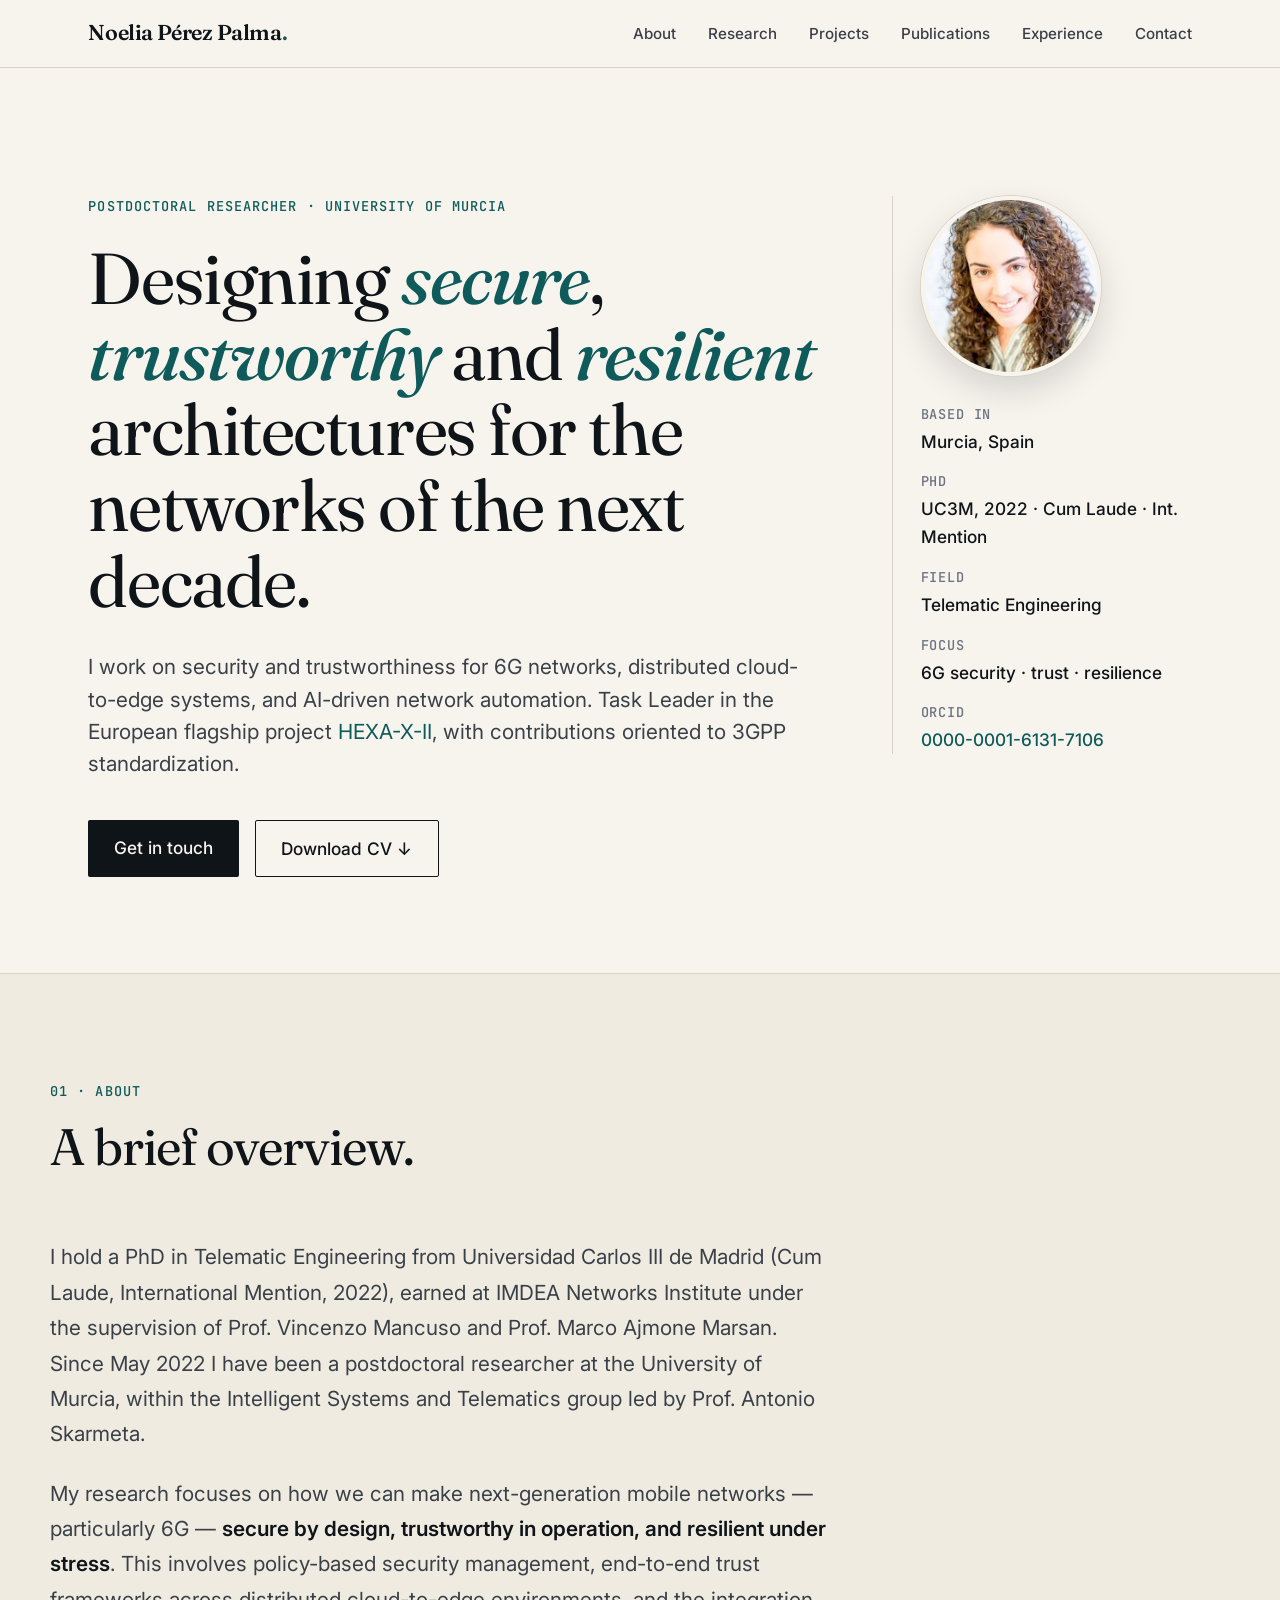
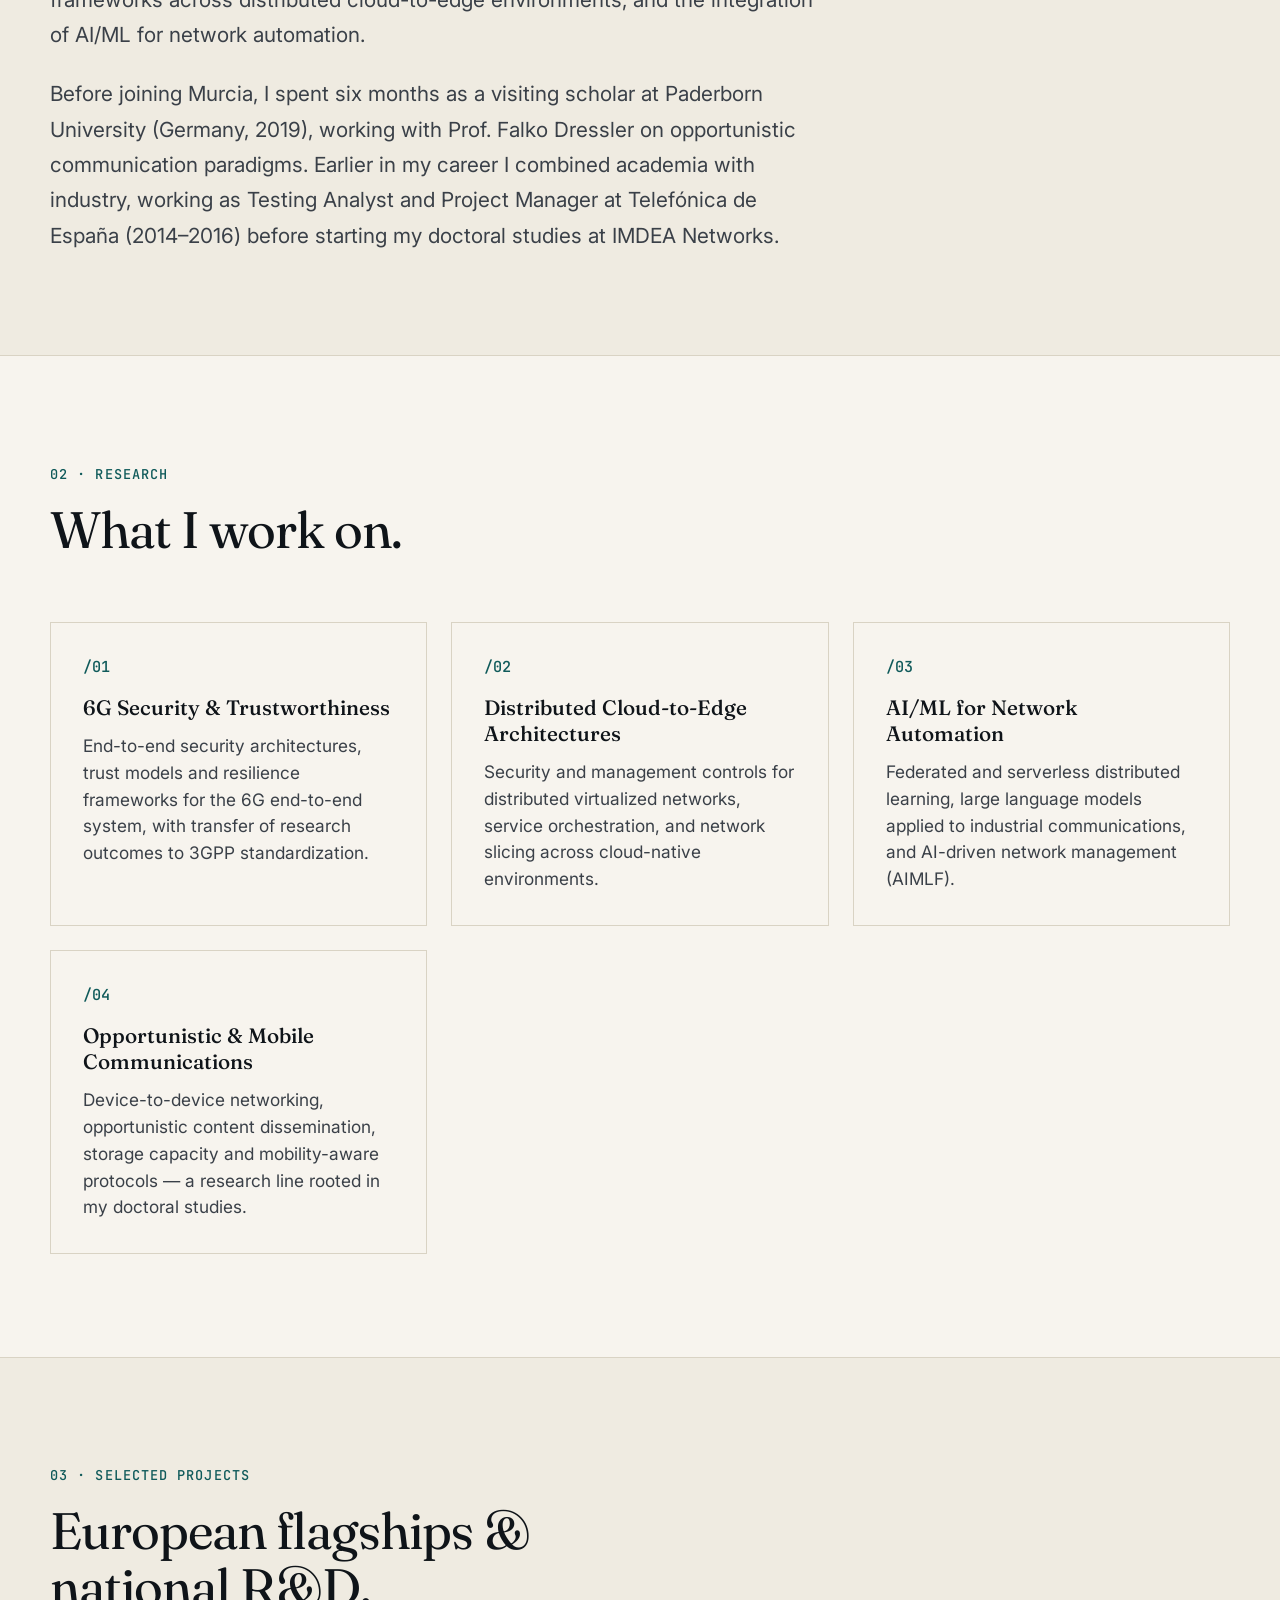
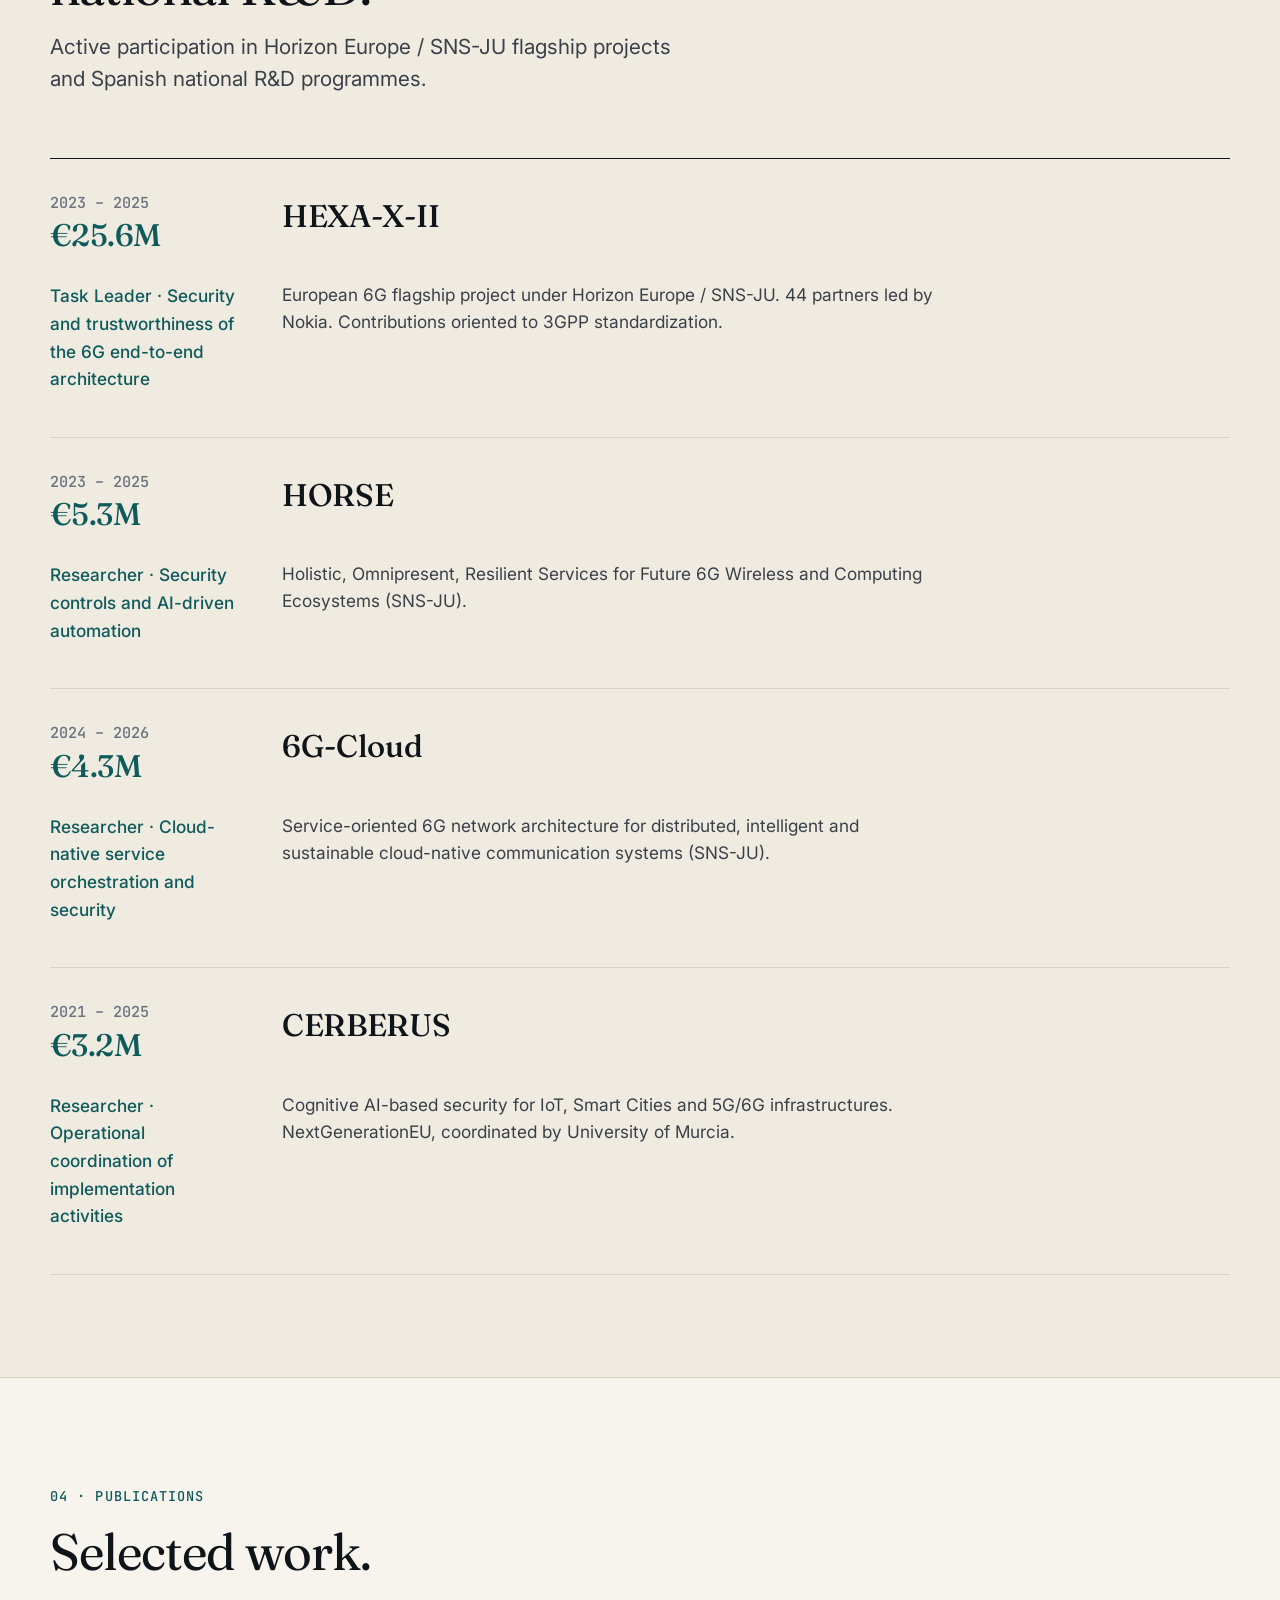
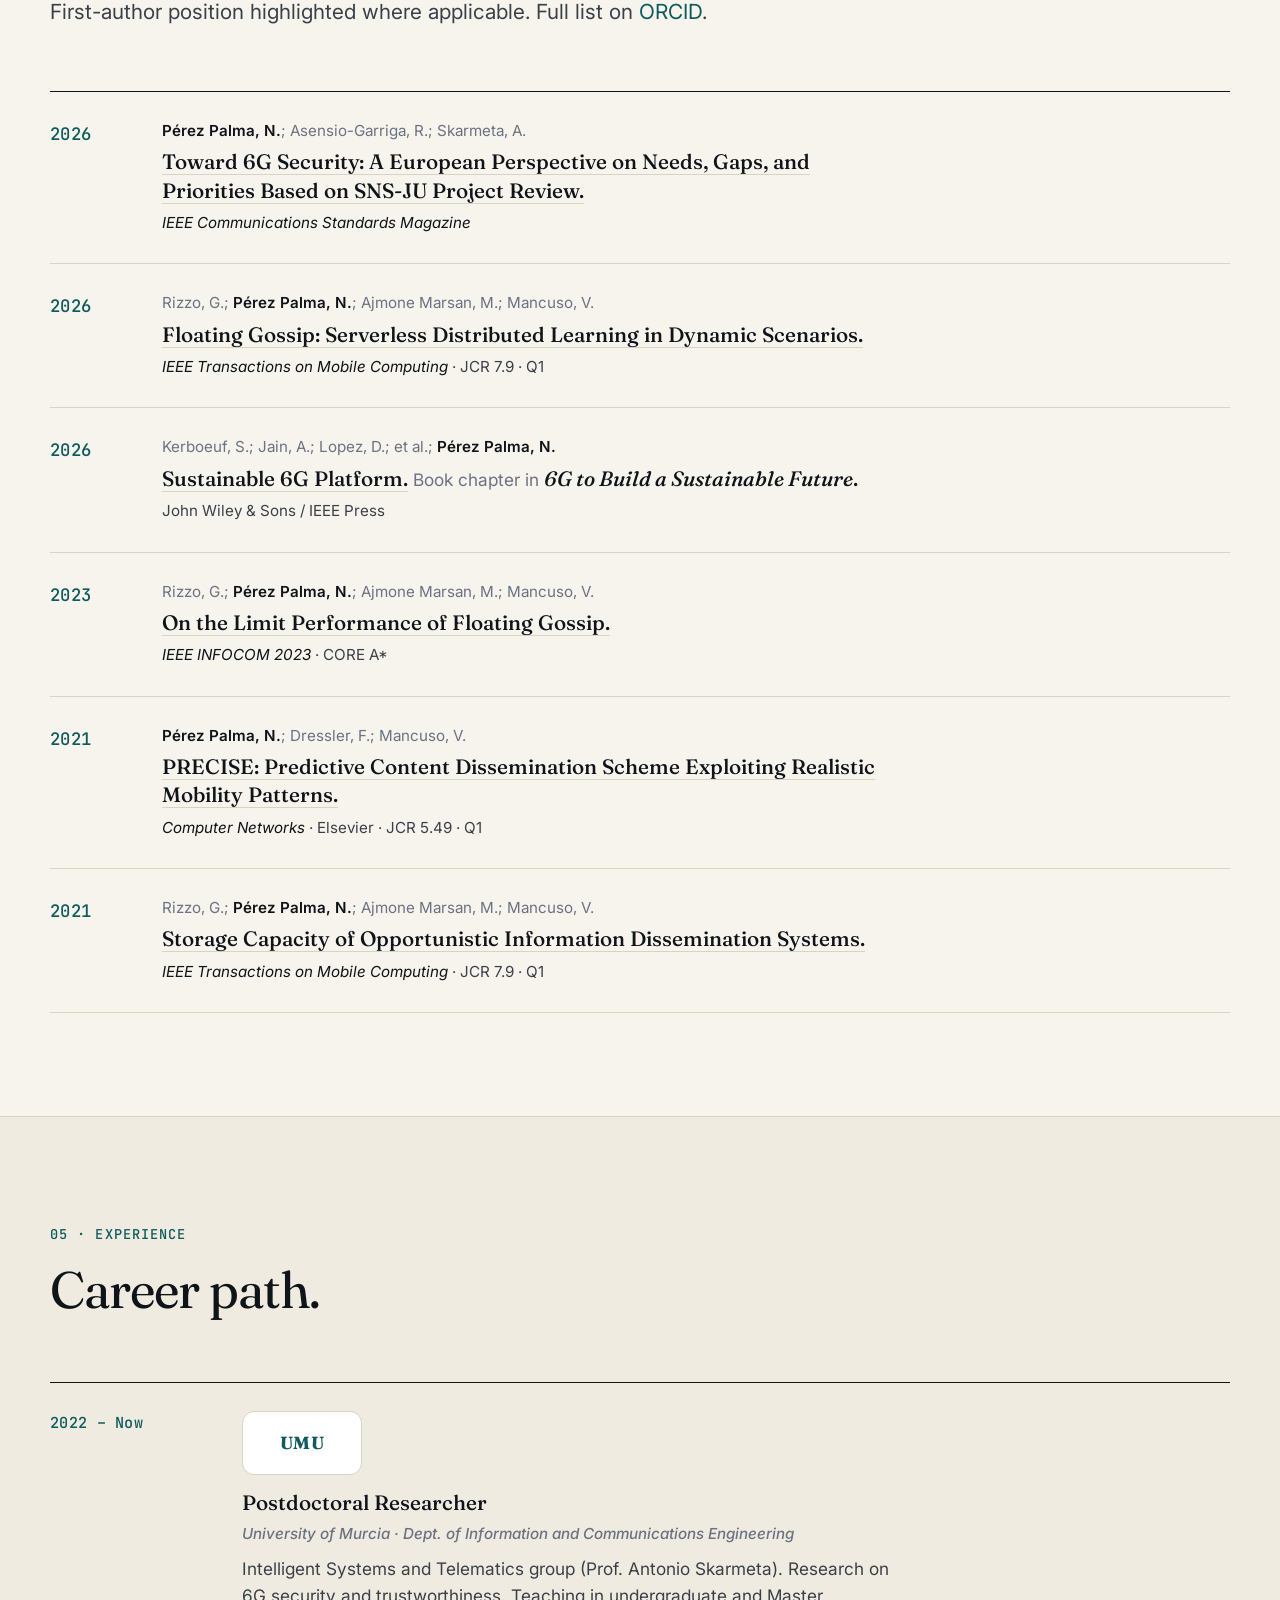
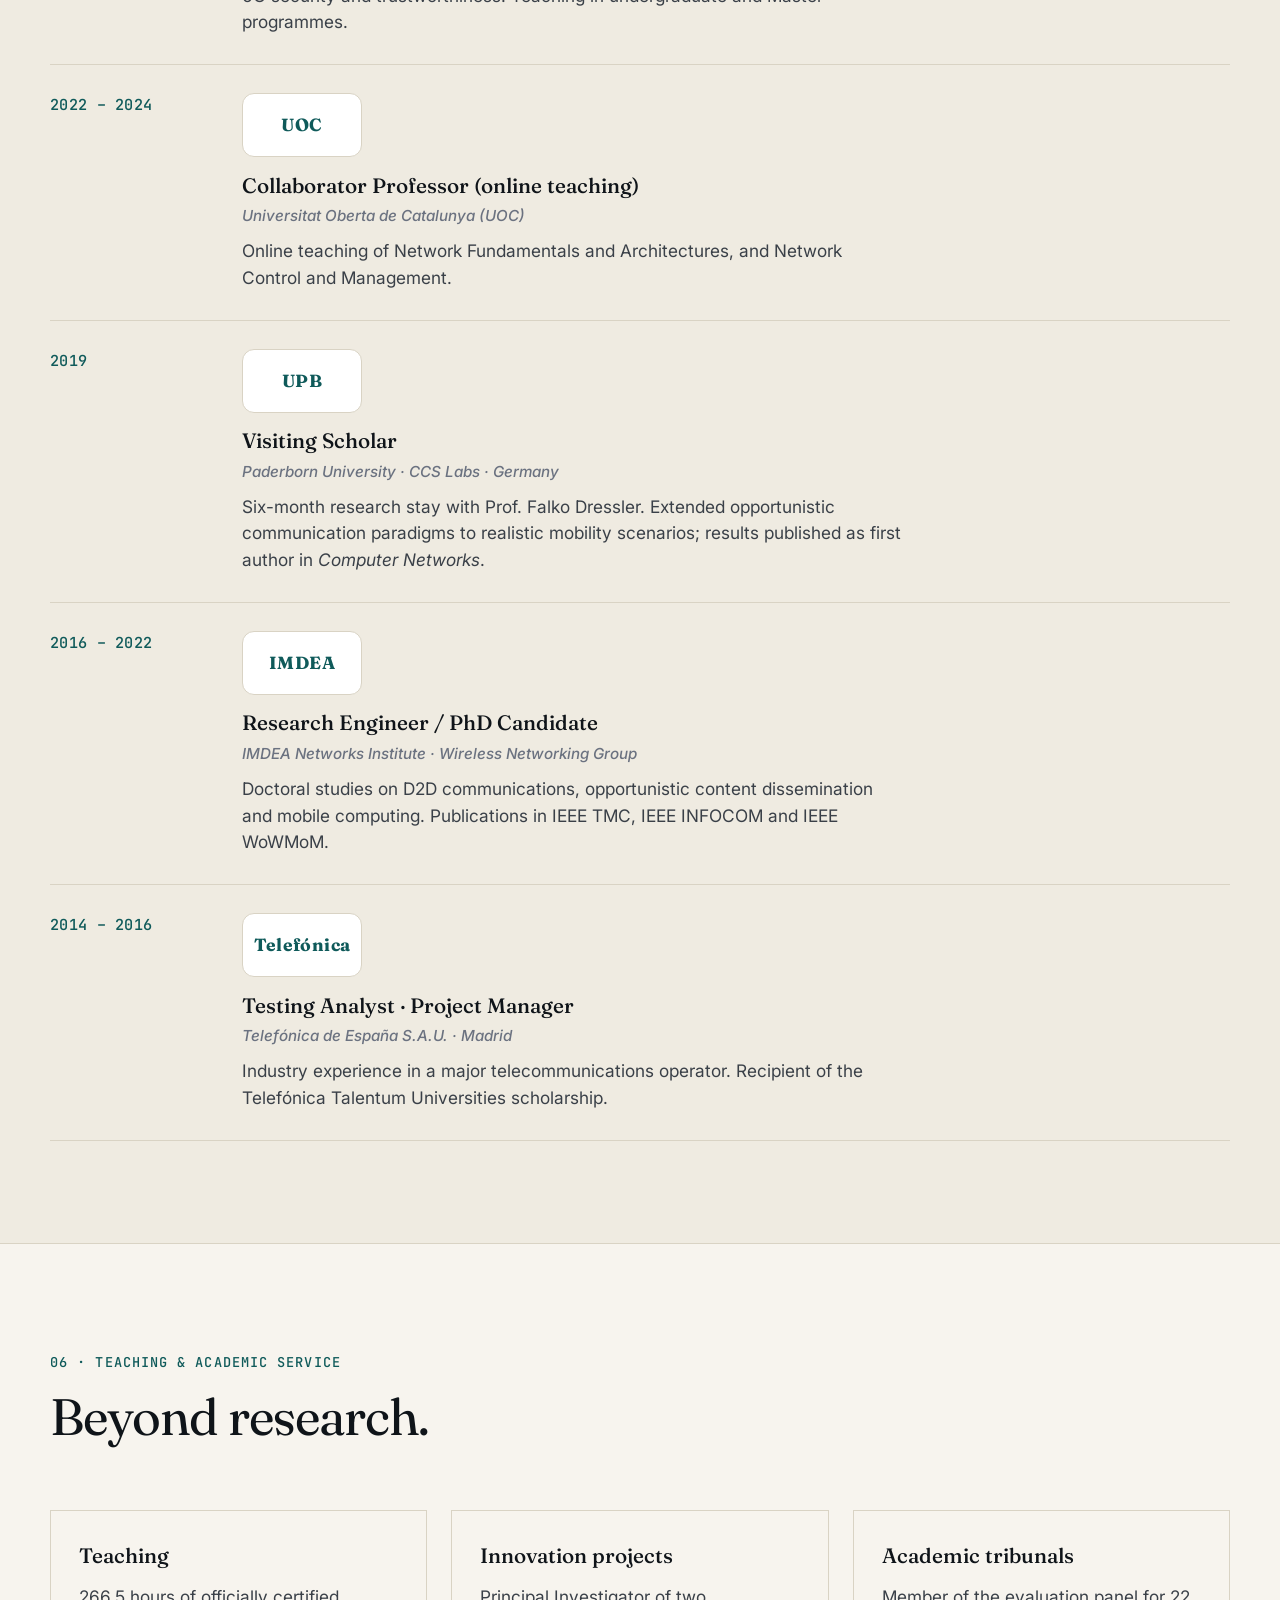
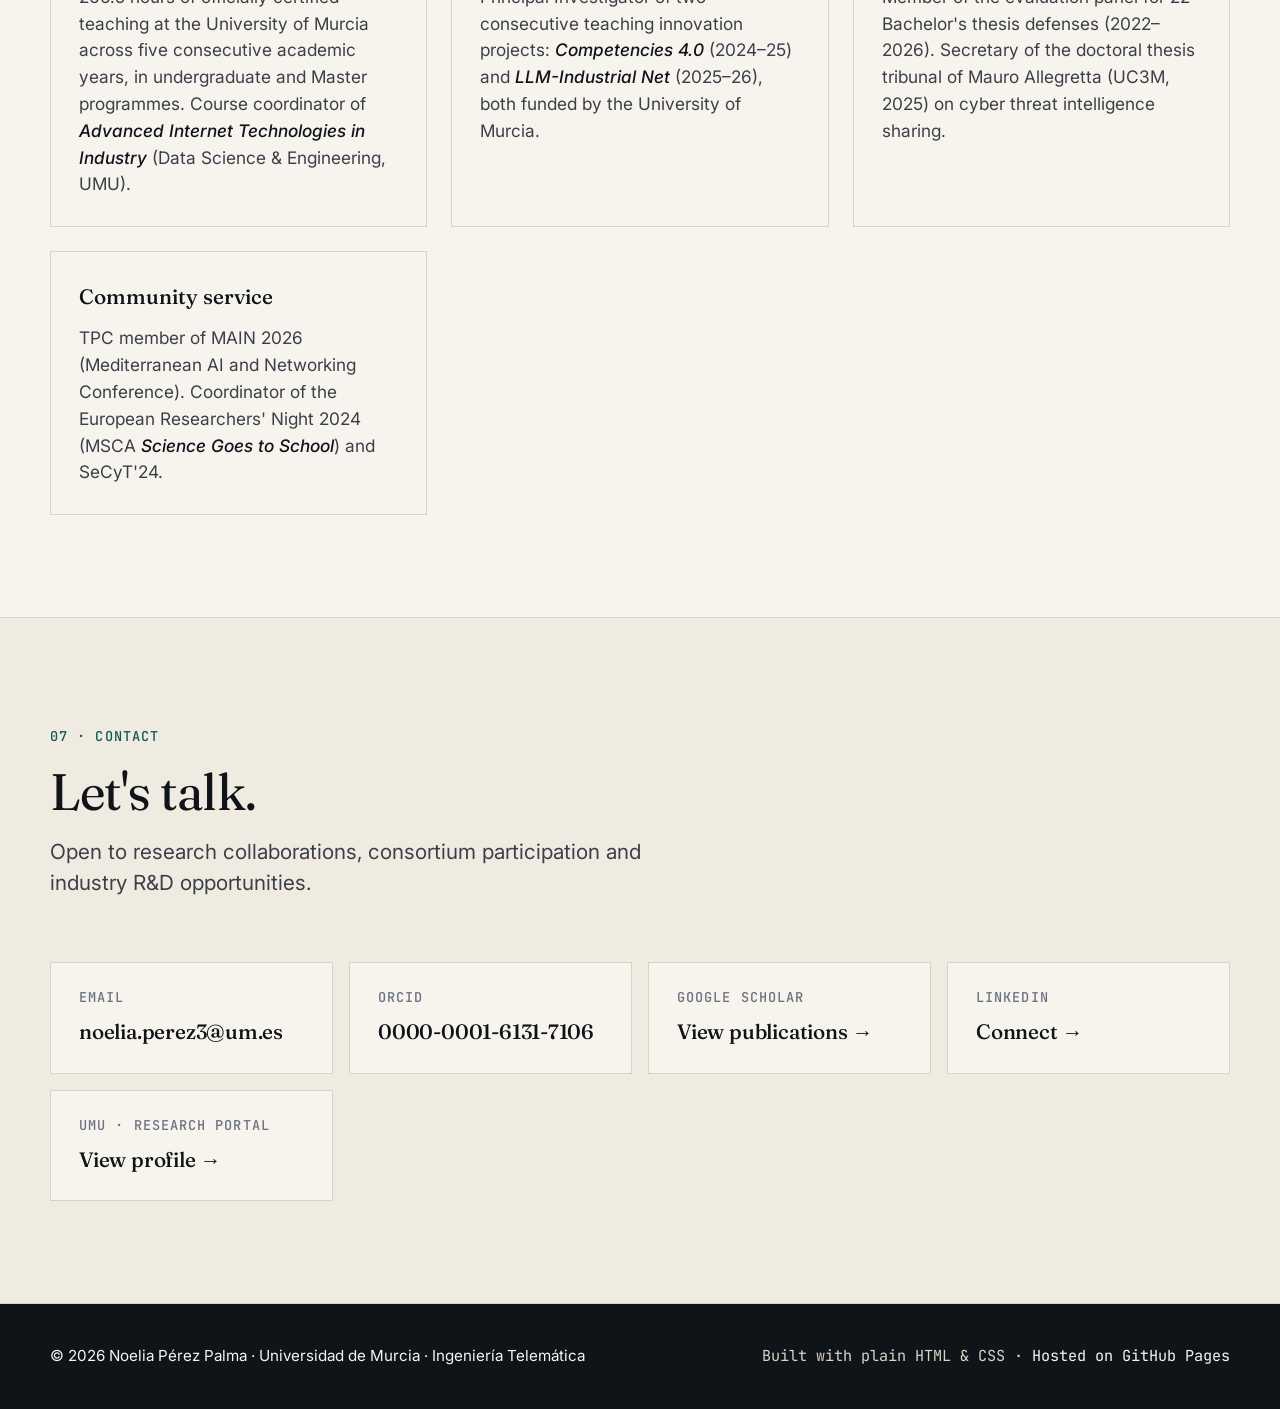
==== index.html @ eee04594 "Add files via upload" ====
<!DOCTYPE html>
<html lang="en">
<head>
<meta charset="UTF-8">
<meta name="viewport" content="width=device-width, initial-scale=1.0">
<title>Noelia Pérez Palma, PhD — 6G Security Researcher</title>
<meta name="description" content="Postdoctoral researcher in 6G security, trustworthiness and distributed architectures. Task Leader in HEXA-X-II. Publications in IEEE TMC, Computer Networks, IEEE Communications Standards Magazine.">
<meta name="author" content="Noelia Pérez Palma">
<link rel="preconnect" href="https://fonts.googleapis.com">
<link rel="preconnect" href="https://fonts.gstatic.com" crossorigin>
<link rel="stylesheet" href="https://fonts.googleapis.com/css2?family=Fraunces:opsz,wght@9..144,300;9..144,400;9..144,500;9..144,600;9..144,700&family=Inter:wght@300;400;500;600;700&family=JetBrains+Mono:wght@400;500&display=swap">
<link rel="stylesheet" href="styles.css">
<style>
  /* --- Foto de perfil en el hero --- */
  .hero-photo {
    width: 180px;
    height: 180px;
    border-radius: 50%;
    object-fit: cover;
    display: block;
    margin: 0 0 1.75rem;
    border: 4px solid var(--paper);
    box-shadow: 0 0 0 1px var(--line), 0 14px 34px rgba(0,0,0,0.14);
  }

  /* --- Logo de institución en la línea temporal (Career path) --- */
  .org-logo-wrap {
    display: flex;
    align-items: center;
    justify-content: center;
    width: 120px;
    height: 64px;
    padding: 8px 10px;
    border: 1px solid var(--line);
    border-radius: 12px;
    background: #fff;
    flex-shrink: 0;
    overflow: hidden;
  }
  .org-logo { max-width: 100%; max-height: 100%; object-fit: contain; display: block; }
  /* Distintivo con iniciales que se muestra si el logo no carga */
  .org-fallback {
    display: none;
    font-family: var(--font-display, inherit);
    font-weight: 700;
    font-size: 1.1rem;
    letter-spacing: 0.02em;
    color: var(--accent, #333);
    text-align: center;
    line-height: 1.05;
  }
  .org-logo-wrap { margin-bottom: 0.9rem; }

  /* --- Enlace en el título de cada publicación --- */
  .pub-title a {
    color: inherit;
    text-decoration: none;
    border-bottom: 1px solid var(--line);
    transition: color 0.2s ease, border-color 0.2s ease;
  }
  .pub-title a:hover {
    color: var(--accent);
    border-color: var(--accent);
  }
  .pub-link {
    display: inline-block;
    margin-top: 0.35rem;
    font-family: var(--font-mono);
    font-size: 0.72rem;
    letter-spacing: 0.06em;
    text-transform: uppercase;
    color: var(--ink-mute);
    text-decoration: none;
    border-bottom: 1px solid transparent;
  }
  .pub-link:hover { color: var(--accent); border-color: var(--accent); }

  @media (max-width: 640px) {
    .hero-photo { width: 140px; height: 140px; margin: 0 auto 1.5rem; }
    .org-logo-wrap { width: 104px; height: 56px; }
  }
</style>
</head>
<body>

<nav class="topnav">
  <div class="topnav-inner">
    <a href="#top" class="brand">Noelia Pérez Palma<span class="brand-dot">.</span></a>
    <ul class="topnav-links">
      <li><a href="#about">About</a></li>
      <li><a href="#research">Research</a></li>
      <li><a href="#projects">Projects</a></li>
      <li><a href="#publications">Publications</a></li>
      <li><a href="#experience">Experience</a></li>
      <li><a href="#contact">Contact</a></li>
    </ul>
  </div>
</nav>

<main>

<!-- ==================== HERO ==================== -->
<section class="hero" id="top">
  <div class="hero-grid">
    <div class="hero-content">
      <p class="eyebrow">Postdoctoral researcher · University of Murcia</p>
      <h1 class="hero-title">
        Designing <em>secure</em>, <em>trustworthy</em> and <em>resilient</em> architectures for the networks of the next decade.
      </h1>
      <p class="hero-sub">
        I work on security and trustworthiness for 6G networks, distributed cloud-to-edge systems, and AI-driven network automation. Task Leader in the European flagship project <a class="inline-link" href="https://hexa-x-ii.eu" target="_blank" rel="noopener">HEXA-X-II</a>, with contributions oriented to 3GPP standardization.
      </p>
      <div class="hero-cta">
        <a class="cta-primary" href="#contact">Get in touch</a>
        <a class="cta-secondary" href="cv.pdf" target="_blank" rel="noopener">Download CV ↓</a>
      </div>
    </div>

    <aside class="hero-meta">
      <img class="hero-photo" src="noelia.jpg" alt="Noelia Pérez Palma" width="180" height="180">
      <dl class="meta-list">
        <div><dt>Based in</dt><dd>Murcia, Spain</dd></div>
        <div><dt>PhD</dt><dd>UC3M, 2022 · Cum Laude · Int. Mention</dd></div>
        <div><dt>Field</dt><dd>Telematic Engineering</dd></div>
        <div><dt>Focus</dt><dd>6G security · trust · resilience</dd></div>
        <div><dt>ORCID</dt><dd><a class="inline-link" href="https://orcid.org/0000-0001-6131-7106" target="_blank" rel="noopener">0000-0001-6131-7106</a></dd></div>
      </dl>
    </aside>
  </div>
</section>

<!-- ==================== ABOUT ==================== -->
<section class="section about" id="about">
  <div class="section-inner">
    <div class="section-head">
      <span class="section-tag">01 · About</span>
      <h2 class="section-title">A brief overview.</h2>
    </div>

    <div class="about-body">
      <p>
        I hold a PhD in Telematic Engineering from Universidad Carlos III de Madrid (Cum Laude, International Mention, 2022), earned at IMDEA Networks Institute under the supervision of Prof. Vincenzo Mancuso and Prof. Marco Ajmone Marsan. Since May 2022 I have been a postdoctoral researcher at the University of Murcia, within the Intelligent Systems and Telematics group led by Prof. Antonio Skarmeta.
      </p>

      <p>
        My research focuses on how we can make next-generation mobile networks — particularly 6G — <strong>secure by design, trustworthy in operation, and resilient under stress</strong>. This involves policy-based security management, end-to-end trust frameworks across distributed cloud-to-edge environments, and the integration of AI/ML for network automation.
      </p>

      <p>
        Before joining Murcia, I spent six months as a visiting scholar at Paderborn University (Germany, 2019), working with Prof. Falko Dressler on opportunistic communication paradigms. Earlier in my career I combined academia with industry, working as Testing Analyst and Project Manager at Telefónica de España (2014–2016) before starting my doctoral studies at IMDEA Networks.
      </p>
    </div>
  </div>
</section>

<!-- ==================== RESEARCH ==================== -->
<section class="section research" id="research">
  <div class="section-inner">
    <div class="section-head">
      <span class="section-tag">02 · Research</span>
      <h2 class="section-title">What I work on.</h2>
    </div>

    <div class="research-grid">
      <article class="research-card">
        <div class="card-marker">/01</div>
        <h3>6G Security & Trustworthiness</h3>
        <p>End-to-end security architectures, trust models and resilience frameworks for the 6G end-to-end system, with transfer of research outcomes to 3GPP standardization.</p>
      </article>

      <article class="research-card">
        <div class="card-marker">/02</div>
        <h3>Distributed Cloud-to-Edge Architectures</h3>
        <p>Security and management controls for distributed virtualized networks, service orchestration, and network slicing across cloud-native environments.</p>
      </article>

      <article class="research-card">
        <div class="card-marker">/03</div>
        <h3>AI/ML for Network Automation</h3>
        <p>Federated and serverless distributed learning, large language models applied to industrial communications, and AI-driven network management (AIMLF).</p>
      </article>

      <article class="research-card">
        <div class="card-marker">/04</div>
        <h3>Opportunistic & Mobile Communications</h3>
        <p>Device-to-device networking, opportunistic content dissemination, storage capacity and mobility-aware protocols — a research line rooted in my doctoral studies.</p>
      </article>
    </div>
  </div>
</section>

<!-- ==================== PROJECTS ==================== -->
<section class="section projects" id="projects">
  <div class="section-inner">
    <div class="section-head">
      <span class="section-tag">03 · Selected projects</span>
      <h2 class="section-title">European flagships & national R&amp;D.</h2>
      <p class="section-lede">Active participation in Horizon Europe / SNS-JU flagship projects and Spanish national R&amp;D programmes.</p>
    </div>

    <ul class="projects-list">
      <li class="project-item">
        <div class="project-meta">
          <span class="project-years">2023 – 2025</span>
          <span class="project-budget">€25.6M</span>
        </div>
        <h3 class="project-title">HEXA-X-II</h3>
        <p class="project-role">Task Leader · Security and trustworthiness of the 6G end-to-end architecture</p>
        <p class="project-desc">European 6G flagship project under Horizon Europe / SNS-JU. 44 partners led by Nokia. Contributions oriented to 3GPP standardization.</p>
      </li>

      <li class="project-item">
        <div class="project-meta">
          <span class="project-years">2023 – 2025</span>
          <span class="project-budget">€5.3M</span>
        </div>
        <h3 class="project-title">HORSE</h3>
        <p class="project-role">Researcher · Security controls and AI-driven automation</p>
        <p class="project-desc">Holistic, Omnipresent, Resilient Services for Future 6G Wireless and Computing Ecosystems (SNS-JU).</p>
      </li>

      <li class="project-item">
        <div class="project-meta">
          <span class="project-years">2024 – 2026</span>
          <span class="project-budget">€4.3M</span>
        </div>
        <h3 class="project-title">6G-Cloud</h3>
        <p class="project-role">Researcher · Cloud-native service orchestration and security</p>
        <p class="project-desc">Service-oriented 6G network architecture for distributed, intelligent and sustainable cloud-native communication systems (SNS-JU).</p>
      </li>

      <li class="project-item">
        <div class="project-meta">
          <span class="project-years">2021 – 2025</span>
          <span class="project-budget">€3.2M</span>
        </div>
        <h3 class="project-title">CERBERUS</h3>
        <p class="project-role">Researcher · Operational coordination of implementation activities</p>
        <p class="project-desc">Cognitive AI-based security for IoT, Smart Cities and 5G/6G infrastructures. NextGenerationEU, coordinated by University of Murcia.</p>
      </li>
    </ul>
  </div>
</section>

<!-- ==================== PUBLICATIONS ==================== -->
<section class="section publications" id="publications">
  <div class="section-inner">
    <div class="section-head">
      <span class="section-tag">04 · Publications</span>
      <h2 class="section-title">Selected work.</h2>
      <p class="section-lede">First-author position highlighted where applicable. Full list on <a class="inline-link" href="https://orcid.org/0000-0001-6131-7106" target="_blank" rel="noopener">ORCID</a>.</p>
    </div>

    <ol class="pubs-list">
      <li class="pub-item">
        <div class="pub-year">2026</div>
        <div class="pub-body">
          <p class="pub-authors"><strong>Pérez Palma, N.</strong>; Asensio-Garriga, R.; Skarmeta, A.</p>
          <p class="pub-title"><a href="https://doi.org/10.1109/MCOMSTD.2026.3671362" target="_blank" rel="noopener">Toward 6G Security: A European Perspective on Needs, Gaps, and Priorities Based on SNS-JU Project Review.</a></p>
          <p class="pub-venue"><em>IEEE Communications Standards Magazine</em></p>
        </div>
      </li>

      <li class="pub-item">
        <div class="pub-year">2026</div>
        <div class="pub-body">
          <p class="pub-authors">Rizzo, G.; <strong>Pérez Palma, N.</strong>; Ajmone Marsan, M.; Mancuso, V.</p>
          <p class="pub-title"><a href="https://scholar.google.com/citations?user=sKx3AEAAAAAJ&amp;hl=es" target="_blank" rel="noopener">Floating Gossip: Serverless Distributed Learning in Dynamic Scenarios.</a></p>
          <p class="pub-venue"><em>IEEE Transactions on Mobile Computing</em> · JCR 7.9 · Q1</p>
        </div>
      </li>

      <li class="pub-item">
        <div class="pub-year">2026</div>
        <div class="pub-body">
          <p class="pub-authors">Kerboeuf, S.; Jain, A.; Lopez, D.; et al.; <strong>Pérez Palma, N.</strong></p>
          <p class="pub-title"><a href="https://doi.org/10.1002/9781394363605.ch3" target="_blank" rel="noopener">Sustainable 6G Platform.</a> <span class="pub-context">Book chapter in</span> <em>6G to Build a Sustainable Future</em>.</p>
          <p class="pub-venue">John Wiley &amp; Sons / IEEE Press</p>
        </div>
      </li>

      <li class="pub-item">
        <div class="pub-year">2023</div>
        <div class="pub-body">
          <p class="pub-authors">Rizzo, G.; <strong>Pérez Palma, N.</strong>; Ajmone Marsan, M.; Mancuso, V.</p>
          <p class="pub-title"><a href="https://arxiv.org/abs/2302.08413" target="_blank" rel="noopener">On the Limit Performance of Floating Gossip.</a></p>
          <p class="pub-venue"><em>IEEE INFOCOM 2023</em> · CORE A*</p>
        </div>
      </li>

      <li class="pub-item">
        <div class="pub-year">2021</div>
        <div class="pub-body">
          <p class="pub-authors"><strong>Pérez Palma, N.</strong>; Dressler, F.; Mancuso, V.</p>
          <p class="pub-title"><a href="https://dspace.networks.imdea.org/bitstream/handle/20.500.12761/1519/Predictive%20content%20dissemination%20scheme%20exploiting%20realistic%20mobility%20patterns.pdf?sequence=3" target="_blank" rel="noopener">PRECISE: Predictive Content Dissemination Scheme Exploiting Realistic Mobility Patterns.</a></p>
          <p class="pub-venue"><em>Computer Networks</em> · Elsevier · JCR 5.49 · Q1</p>
        </div>
      </li>

      <li class="pub-item">
        <div class="pub-year">2021</div>
        <div class="pub-body">
          <p class="pub-authors">Rizzo, G.; <strong>Pérez Palma, N.</strong>; Ajmone Marsan, M.; Mancuso, V.</p>
          <p class="pub-title"><a href="https://dspace.networks.imdea.org/bitstream/handle/20.500.12761/930/TMC_REVISION.pdf" target="_blank" rel="noopener">Storage Capacity of Opportunistic Information Dissemination Systems.</a></p>
          <p class="pub-venue"><em>IEEE Transactions on Mobile Computing</em> · JCR 7.9 · Q1</p>
        </div>
      </li>
    </ol>
  </div>
</section>

<!-- ==================== EXPERIENCE ==================== -->
<section class="section experience" id="experience">
  <div class="section-inner">
    <div class="section-head">
      <span class="section-tag">05 · Experience</span>
      <h2 class="section-title">Career path.</h2>
    </div>

    <ol class="timeline">
      <li class="timeline-item">
        <div class="timeline-dates">2022 – Now</div>
        <div class="timeline-content">
          <div class="org-logo-wrap">
            <img class="org-logo" src="https://commons.wikimedia.org/wiki/Special:FilePath/Logo_UMU.jpg?width=300" alt="University of Murcia logo" onerror="this.style.display='none';this.nextElementSibling.style.display='block'">
            <span class="org-fallback">UMU</span>
          </div>
          <h3>Postdoctoral Researcher</h3>
          <p class="timeline-org">University of Murcia · Dept. of Information and Communications Engineering</p>
          <p class="timeline-desc">Intelligent Systems and Telematics group (Prof. Antonio Skarmeta). Research on 6G security and trustworthiness. Teaching in undergraduate and Master programmes.</p>
        </div>
      </li>

      <li class="timeline-item">
        <div class="timeline-dates">2022 – 2024</div>
        <div class="timeline-content">
          <div class="org-logo-wrap">
            <img class="org-logo" src="https://commons.wikimedia.org/wiki/Special:FilePath/Logotipo_UOC.svg?width=300" alt="Universitat Oberta de Catalunya logo" onerror="this.style.display='none';this.nextElementSibling.style.display='block'">
            <span class="org-fallback">UOC</span>
          </div>
          <h3>Collaborator Professor (online teaching)</h3>
          <p class="timeline-org">Universitat Oberta de Catalunya (UOC)</p>
          <p class="timeline-desc">Online teaching of Network Fundamentals and Architectures, and Network Control and Management.</p>
        </div>
      </li>

      <li class="timeline-item">
        <div class="timeline-dates">2019</div>
        <div class="timeline-content">
          <div class="org-logo-wrap">
            <img class="org-logo" src="https://commons.wikimedia.org/wiki/Special:FilePath/University_of_Paderborn_Logo.jpg?width=300" alt="Paderborn University logo" onerror="this.style.display='none';this.nextElementSibling.style.display='block'">
            <span class="org-fallback">UPB</span>
          </div>
          <h3>Visiting Scholar</h3>
          <p class="timeline-org">Paderborn University · CCS Labs · Germany</p>
          <p class="timeline-desc">Six-month research stay with Prof. Falko Dressler. Extended opportunistic communication paradigms to realistic mobility scenarios; results published as first author in <em>Computer Networks</em>.</p>
        </div>
      </li>

      <li class="timeline-item">
        <div class="timeline-dates">2016 – 2022</div>
        <div class="timeline-content">
          <div class="org-logo-wrap">
            <span class="org-fallback" style="display:block">IMDEA</span>
          </div>
          <h3>Research Engineer / PhD Candidate</h3>
          <p class="timeline-org">IMDEA Networks Institute · Wireless Networking Group</p>
          <p class="timeline-desc">Doctoral studies on D2D communications, opportunistic content dissemination and mobile computing. Publications in IEEE TMC, IEEE INFOCOM and IEEE WoWMoM.</p>
        </div>
      </li>

      <li class="timeline-item">
        <div class="timeline-dates">2014 – 2016</div>
        <div class="timeline-content">
          <div class="org-logo-wrap">
            <img class="org-logo" src="https://commons.wikimedia.org/wiki/Special:FilePath/Telef%C3%B3nica_2021_logo.svg?width=300" alt="Telefónica logo" onerror="this.style.display='none';this.nextElementSibling.style.display='block'">
            <span class="org-fallback">Telefónica</span>
          </div>
          <h3>Testing Analyst · Project Manager</h3>
          <p class="timeline-org">Telefónica de España S.A.U. · Madrid</p>
          <p class="timeline-desc">Industry experience in a major telecommunications operator. Recipient of the Telefónica Talentum Universities scholarship.</p>
        </div>
      </li>
    </ol>
  </div>
</section>

<!-- ==================== TEACHING & SERVICE ==================== -->
<section class="section service" id="service">
  <div class="section-inner">
    <div class="section-head">
      <span class="section-tag">06 · Teaching &amp; academic service</span>
      <h2 class="section-title">Beyond research.</h2>
    </div>

    <div class="service-grid">
      <div class="service-card">
        <h3>Teaching</h3>
        <p>266.5 hours of officially certified teaching at the University of Murcia across five consecutive academic years, in undergraduate and Master programmes. Course coordinator of <em>Advanced Internet Technologies in Industry</em> (Data Science &amp; Engineering, UMU).</p>
      </div>

      <div class="service-card">
        <h3>Innovation projects</h3>
        <p>Principal Investigator of two consecutive teaching innovation projects: <em>Competencies 4.0</em> (2024–25) and <em>LLM-Industrial Net</em> (2025–26), both funded by the University of Murcia.</p>
      </div>

      <div class="service-card">
        <h3>Academic tribunals</h3>
        <p>Member of the evaluation panel for 22 Bachelor's thesis defenses (2022–2026). Secretary of the doctoral thesis tribunal of Mauro Allegretta (UC3M, 2025) on cyber threat intelligence sharing.</p>
      </div>

      <div class="service-card">
        <h3>Community service</h3>
        <p>TPC member of MAIN 2026 (Mediterranean AI and Networking Conference). Coordinator of the European Researchers' Night 2024 (MSCA <em>Science Goes to School</em>) and SeCyT'24.</p>
      </div>
    </div>
  </div>
</section>

<!-- ==================== CONTACT ==================== -->
<section class="section contact" id="contact">
  <div class="section-inner">
    <div class="section-head">
      <span class="section-tag">07 · Contact</span>
      <h2 class="section-title">Let's talk.</h2>
      <p class="section-lede">Open to research collaborations, consortium participation and industry R&amp;D opportunities.</p>
    </div>

    <div class="contact-grid">
      <a class="contact-card" href="mailto:noelia.perez3@um.es">
        <span class="contact-label">Email</span>
        <span class="contact-value">noelia.perez3@um.es</span>
      </a>

      <a class="contact-card" href="https://orcid.org/0000-0001-6131-7106" target="_blank" rel="noopener">
        <span class="contact-label">ORCID</span>
        <span class="contact-value">0000-0001-6131-7106</span>
      </a>

      <a class="contact-card" href="https://scholar.google.com/citations?user=sKx3AEAAAAAJ&amp;hl=es" target="_blank" rel="noopener">
        <span class="contact-label">Google Scholar</span>
        <span class="contact-value">View publications →</span>
      </a>

      <a class="contact-card" href="https://www.linkedin.com/in/noelia-perez-palma/" target="_blank" rel="noopener">
        <span class="contact-label">LinkedIn</span>
        <span class="contact-value">Connect →</span>
      </a>

      <a class="contact-card" href="https://portalinvestigacion.um.es/investigadores/378258/detalle" target="_blank" rel="noopener">
        <span class="contact-label">UMU · Research Portal</span>
        <span class="contact-value">View profile →</span>
      </a>
    </div>
  </div>
</section>

</main>

<footer class="footer">
  <div class="footer-inner">
    <p>© 2026 Noelia Pérez Palma · Universidad de Murcia · Ingeniería Telemática</p>
    <p class="footer-tech">Built with plain HTML &amp; CSS · <a class="inline-link" href="https://pages.github.com" target="_blank" rel="noopener">Hosted on GitHub Pages</a></p>
  </div>
</footer>

</body>
</html>
---- styles.css ----
/* ============================================
   NOELIA MARÍA PÉREZ PALMA — PERSONAL WEBSITE
   Design tokens & reset
   ============================================ */

:root {
  /* Palette — inspired by fiber-optic wavelengths & academic paper */
  --ink: #0f1419;              /* near-black for text */
  --ink-soft: #3a4048;         /* softer body text */
  --ink-mute: #6b7280;         /* captions, meta */
  --paper: #f7f4ee;            /* warm paper background */
  --paper-alt: #efebe1;        /* alt section background */
  --line: #d9d3c4;             /* dividers */
  --accent: #0f5a5a;           /* deep teal — signal fiber accent */
  --accent-soft: #2a8a80;      /* hover state */
  --highlight: #f4e4bc;        /* subtle highlight (used sparingly) */

  /* Typography */
  --font-display: 'Fraunces', 'Times New Roman', serif;
  --font-body: 'Inter', system-ui, -apple-system, sans-serif;
  --font-mono: 'JetBrains Mono', 'Menlo', monospace;

  /* Scale */
  --step--2: clamp(0.78rem, 0.75rem + 0.15vw, 0.85rem);
  --step--1: clamp(0.88rem, 0.85rem + 0.2vw, 0.95rem);
  --step-0: clamp(1rem, 0.95rem + 0.25vw, 1.08rem);
  --step-1: clamp(1.15rem, 1.08rem + 0.35vw, 1.3rem);
  --step-2: clamp(1.5rem, 1.35rem + 0.75vw, 2rem);
  --step-3: clamp(2rem, 1.6rem + 2vw, 3.25rem);
  --step-4: clamp(2.5rem, 1.8rem + 3.5vw, 4.5rem);
  --step-5: clamp(3rem, 2rem + 5vw, 6rem);

  /* Layout */
  --max-w: 1180px;
  --content-w: 780px;
  --gutter: clamp(1.25rem, 3vw, 2.5rem);
}

* { box-sizing: border-box; margin: 0; padding: 0; }

html { scroll-behavior: smooth; }

body {
  background: var(--paper);
  color: var(--ink);
  font-family: var(--font-body);
  font-size: var(--step-0);
  line-height: 1.6;
  font-weight: 400;
  -webkit-font-smoothing: antialiased;
  -moz-osx-font-smoothing: grayscale;
}

@media (prefers-reduced-motion: reduce) {
  html { scroll-behavior: auto; }
  *, *::before, *::after {
    animation-duration: 0.01ms !important;
    transition-duration: 0.01ms !important;
  }
}

a { color: inherit; text-decoration: none; }

.inline-link {
  color: var(--accent);
  border-bottom: 1px solid transparent;
  transition: border-color 0.2s ease, color 0.2s ease;
}
.inline-link:hover {
  color: var(--accent-soft);
  border-bottom-color: currentColor;
}

/* ============================================
   NAVIGATION
   ============================================ */

.topnav {
  position: sticky;
  top: 0;
  z-index: 100;
  background: rgba(247, 244, 238, 0.85);
  backdrop-filter: blur(10px);
  -webkit-backdrop-filter: blur(10px);
  border-bottom: 1px solid var(--line);
}

.topnav-inner {
  max-width: var(--max-w);
  margin: 0 auto;
  padding: 1rem var(--gutter);
  display: flex;
  justify-content: space-between;
  align-items: center;
}

.brand {
  font-family: var(--font-display);
  font-size: 1.35rem;
  font-weight: 600;
  letter-spacing: -0.02em;
  color: var(--ink);
}
.brand-dot { color: var(--accent); }

.topnav-links {
  list-style: none;
  display: flex;
  gap: clamp(1rem, 2.5vw, 2rem);
}
.topnav-links a {
  font-size: var(--step--1);
  font-weight: 500;
  color: var(--ink-soft);
  transition: color 0.2s ease;
}
.topnav-links a:hover { color: var(--accent); }

@media (max-width: 640px) {
  .topnav-links { display: none; }
}

/* ============================================
   HERO
   ============================================ */

.hero {
  padding: clamp(4rem, 10vw, 8rem) var(--gutter) clamp(3rem, 8vw, 6rem);
  max-width: var(--max-w);
  margin: 0 auto;
}

.hero-grid {
  display: grid;
  grid-template-columns: 1fr 300px;
  gap: clamp(2rem, 5vw, 5rem);
  align-items: start;
}

@media (max-width: 900px) {
  .hero-grid {
    grid-template-columns: 1fr;
    gap: 3rem;
  }
}

.eyebrow {
  font-family: var(--font-mono);
  font-size: var(--step--2);
  font-weight: 500;
  letter-spacing: 0.08em;
  text-transform: uppercase;
  color: var(--accent);
  margin-bottom: 1.5rem;
}

.hero-title {
  font-family: var(--font-display);
  font-size: var(--step-4);
  font-weight: 400;
  line-height: 1.05;
  letter-spacing: -0.02em;
  color: var(--ink);
  margin-bottom: 2rem;
  max-width: 22ch;
}
.hero-title em {
  font-style: italic;
  color: var(--accent);
  font-weight: 500;
}

.hero-sub {
  font-size: var(--step-1);
  line-height: 1.55;
  color: var(--ink-soft);
  max-width: 55ch;
  margin-bottom: 2.5rem;
}

.hero-cta {
  display: flex;
  gap: 1rem;
  flex-wrap: wrap;
}

.cta-primary, .cta-secondary {
  display: inline-block;
  padding: 0.85rem 1.6rem;
  font-size: var(--step-0);
  font-weight: 500;
  border-radius: 2px;
  transition: transform 0.2s ease, background 0.2s ease, color 0.2s ease;
}
.cta-primary {
  background: var(--ink);
  color: var(--paper);
}
.cta-primary:hover {
  background: var(--accent);
  transform: translateY(-1px);
}
.cta-secondary {
  border: 1px solid var(--ink);
  color: var(--ink);
}
.cta-secondary:hover {
  background: var(--ink);
  color: var(--paper);
  transform: translateY(-1px);
}

.hero-meta {
  border-left: 1px solid var(--line);
  padding-left: 1.75rem;
}

@media (max-width: 900px) {
  .hero-meta {
    border-left: none;
    border-top: 1px solid var(--line);
    padding-left: 0;
    padding-top: 2rem;
  }
}

.meta-list {
  display: flex;
  flex-direction: column;
  gap: 1rem;
}
.meta-list div {
  display: flex;
  flex-direction: column;
  gap: 0.15rem;
}
.meta-list dt {
  font-family: var(--font-mono);
  font-size: var(--step--2);
  font-weight: 500;
  text-transform: uppercase;
  letter-spacing: 0.06em;
  color: var(--ink-mute);
}
.meta-list dd {
  font-size: var(--step-0);
  color: var(--ink);
  font-weight: 500;
}

/* ============================================
   SECTION BASE
   ============================================ */

.section {
  padding: clamp(4rem, 8vw, 7rem) var(--gutter);
  border-top: 1px solid var(--line);
}
.section:nth-child(even) {
  background: var(--paper-alt);
}

.section-inner {
  max-width: var(--max-w);
  margin: 0 auto;
}

.section-head {
  margin-bottom: clamp(2.5rem, 5vw, 4rem);
  max-width: 60ch;
}

.section-tag {
  display: inline-block;
  font-family: var(--font-mono);
  font-size: var(--step--2);
  font-weight: 500;
  letter-spacing: 0.08em;
  text-transform: uppercase;
  color: var(--accent);
  margin-bottom: 1rem;
}

.section-title {
  font-family: var(--font-display);
  font-size: var(--step-3);
  font-weight: 400;
  line-height: 1.1;
  letter-spacing: -0.02em;
  color: var(--ink);
}

.section-lede {
  margin-top: 1rem;
  font-size: var(--step-1);
  color: var(--ink-soft);
  line-height: 1.5;
}

/* ============================================
   ABOUT
   ============================================ */

.about-body {
  max-width: var(--content-w);
  font-size: var(--step-1);
  line-height: 1.7;
  color: var(--ink-soft);
}
.about-body p + p { margin-top: 1.5rem; }
.about-body strong { color: var(--ink); font-weight: 600; }

/* ============================================
   RESEARCH
   ============================================ */

.research-grid {
  display: grid;
  grid-template-columns: repeat(auto-fit, minmax(280px, 1fr));
  gap: 1.5rem;
}

.research-card {
  background: var(--paper);
  border: 1px solid var(--line);
  padding: 2rem;
  transition: transform 0.3s ease, border-color 0.3s ease;
  position: relative;
}
.research-card:hover {
  transform: translateY(-3px);
  border-color: var(--accent);
}

.card-marker {
  font-family: var(--font-mono);
  font-size: var(--step--1);
  color: var(--accent);
  margin-bottom: 1rem;
  font-weight: 500;
}

.research-card h3 {
  font-family: var(--font-display);
  font-size: var(--step-1);
  font-weight: 500;
  line-height: 1.25;
  color: var(--ink);
  margin-bottom: 0.75rem;
}
.research-card p {
  font-size: var(--step-0);
  color: var(--ink-soft);
  line-height: 1.55;
}

/* ============================================
   PROJECTS
   ============================================ */

.projects-list {
  list-style: none;
  display: flex;
  flex-direction: column;
}

.project-item {
  padding: 2rem 0;
  border-top: 1px solid var(--line);
  display: grid;
  grid-template-columns: 200px 1fr;
  gap: 2rem;
  align-items: start;
}
.project-item:first-child { border-top: 1px solid var(--ink); }
.project-item:last-child { border-bottom: 1px solid var(--line); }

@media (max-width: 700px) {
  .project-item {
    grid-template-columns: 1fr;
    gap: 0.75rem;
  }
}

.project-meta {
  display: flex;
  flex-direction: column;
  gap: 0.25rem;
}
.project-years {
  font-family: var(--font-mono);
  font-size: var(--step--1);
  color: var(--ink-mute);
  font-weight: 500;
}
.project-budget {
  font-family: var(--font-display);
  font-size: var(--step-2);
  font-weight: 500;
  color: var(--accent);
  letter-spacing: -0.02em;
  line-height: 1;
}

.project-title {
  font-family: var(--font-display);
  font-size: var(--step-2);
  font-weight: 500;
  color: var(--ink);
  letter-spacing: -0.01em;
  margin-bottom: 0.5rem;
}
.project-role {
  font-size: var(--step-0);
  color: var(--accent);
  font-weight: 500;
  margin-bottom: 0.75rem;
}
.project-desc {
  font-size: var(--step-0);
  color: var(--ink-soft);
  line-height: 1.55;
  max-width: 60ch;
}

/* ============================================
   PUBLICATIONS
   ============================================ */

.pubs-list {
  list-style: none;
  counter-reset: pub;
}

.pub-item {
  padding: 1.75rem 0;
  border-top: 1px solid var(--line);
  display: grid;
  grid-template-columns: 80px 1fr;
  gap: 2rem;
}
.pub-item:first-child { border-top: 1px solid var(--ink); }
.pub-item:last-child { border-bottom: 1px solid var(--line); }

@media (max-width: 700px) {
  .pub-item {
    grid-template-columns: 1fr;
    gap: 0.5rem;
  }
}

.pub-year {
  font-family: var(--font-mono);
  font-size: var(--step-0);
  color: var(--accent);
  font-weight: 500;
  letter-spacing: 0.02em;
}

.pub-body {
  max-width: 65ch;
}
.pub-authors {
  font-size: var(--step--1);
  color: var(--ink-mute);
  margin-bottom: 0.35rem;
  line-height: 1.5;
}
.pub-authors strong { color: var(--ink); font-weight: 600; }

.pub-title {
  font-family: var(--font-display);
  font-size: var(--step-1);
  font-weight: 500;
  color: var(--ink);
  line-height: 1.35;
  margin-bottom: 0.4rem;
}
.pub-context {
  font-family: var(--font-body);
  font-weight: 400;
  color: var(--ink-mute);
  font-size: var(--step-0);
}

.pub-venue {
  font-size: var(--step--1);
  color: var(--ink-soft);
  font-style: normal;
}
.pub-venue em { color: var(--ink); }

/* ============================================
   EXPERIENCE / TIMELINE
   ============================================ */

.timeline {
  list-style: none;
  position: relative;
  padding-left: 0;
}

.timeline-item {
  display: grid;
  grid-template-columns: 160px 1fr;
  gap: 2rem;
  padding: 1.75rem 0;
  border-top: 1px solid var(--line);
  align-items: start;
}
.timeline-item:first-child { border-top: 1px solid var(--ink); }
.timeline-item:last-child { border-bottom: 1px solid var(--line); }

@media (max-width: 700px) {
  .timeline-item {
    grid-template-columns: 1fr;
    gap: 0.5rem;
  }
}

.timeline-dates {
  font-family: var(--font-mono);
  font-size: var(--step--1);
  color: var(--accent);
  font-weight: 500;
  letter-spacing: 0.02em;
}

.timeline-content { max-width: 60ch; }
.timeline-content h3 {
  font-family: var(--font-display);
  font-size: var(--step-1);
  font-weight: 500;
  color: var(--ink);
  line-height: 1.3;
  margin-bottom: 0.35rem;
}
.timeline-org {
  font-size: var(--step--1);
  color: var(--ink-mute);
  font-weight: 500;
  margin-bottom: 0.6rem;
  font-style: italic;
}
.timeline-desc {
  font-size: var(--step-0);
  color: var(--ink-soft);
  line-height: 1.55;
}

/* ============================================
   SERVICE
   ============================================ */

.service-grid {
  display: grid;
  grid-template-columns: repeat(auto-fit, minmax(280px, 1fr));
  gap: 1.5rem;
}

.service-card {
  background: var(--paper);
  border: 1px solid var(--line);
  padding: 1.75rem;
}
.service-card h3 {
  font-family: var(--font-display);
  font-size: var(--step-1);
  font-weight: 500;
  color: var(--ink);
  margin-bottom: 0.75rem;
}
.service-card p {
  font-size: var(--step-0);
  color: var(--ink-soft);
  line-height: 1.55;
}
.service-card em { color: var(--ink); font-style: italic; font-weight: 500; }

/* ============================================
   CONTACT
   ============================================ */

.contact-grid {
  display: grid;
  grid-template-columns: repeat(auto-fit, minmax(240px, 1fr));
  gap: 1rem;
}

.contact-card {
  display: flex;
  flex-direction: column;
  gap: 0.4rem;
  padding: 1.5rem 1.75rem;
  background: var(--paper);
  border: 1px solid var(--line);
  transition: all 0.2s ease;
}
.contact-card:hover {
  border-color: var(--accent);
  background: var(--paper);
  transform: translateY(-2px);
}

.contact-label {
  font-family: var(--font-mono);
  font-size: var(--step--2);
  font-weight: 500;
  letter-spacing: 0.08em;
  text-transform: uppercase;
  color: var(--ink-mute);
}
.contact-value {
  font-family: var(--font-display);
  font-size: var(--step-1);
  color: var(--ink);
  font-weight: 500;
  letter-spacing: -0.01em;
  word-break: break-word;
}
.contact-card:hover .contact-value { color: var(--accent); }

/* ============================================
   FOOTER
   ============================================ */

.footer {
  padding: 2.5rem var(--gutter);
  background: var(--ink);
  color: var(--paper);
  border-top: 1px solid var(--line);
}

.footer-inner {
  max-width: var(--max-w);
  margin: 0 auto;
  display: flex;
  justify-content: space-between;
  align-items: center;
  gap: 1rem;
  flex-wrap: wrap;
  font-size: var(--step--1);
}

.footer-tech {
  font-family: var(--font-mono);
  color: var(--line);
}
.footer-tech .inline-link { color: var(--paper); }
.footer-tech .inline-link:hover { color: var(--accent-soft); border-bottom-color: currentColor; }

/* ============================================
   FOCUS STATES (accessibility)
   ============================================ */

a:focus-visible,
button:focus-visible {
  outline: 2px solid var(--accent);
  outline-offset: 3px;
  border-radius: 2px;
}
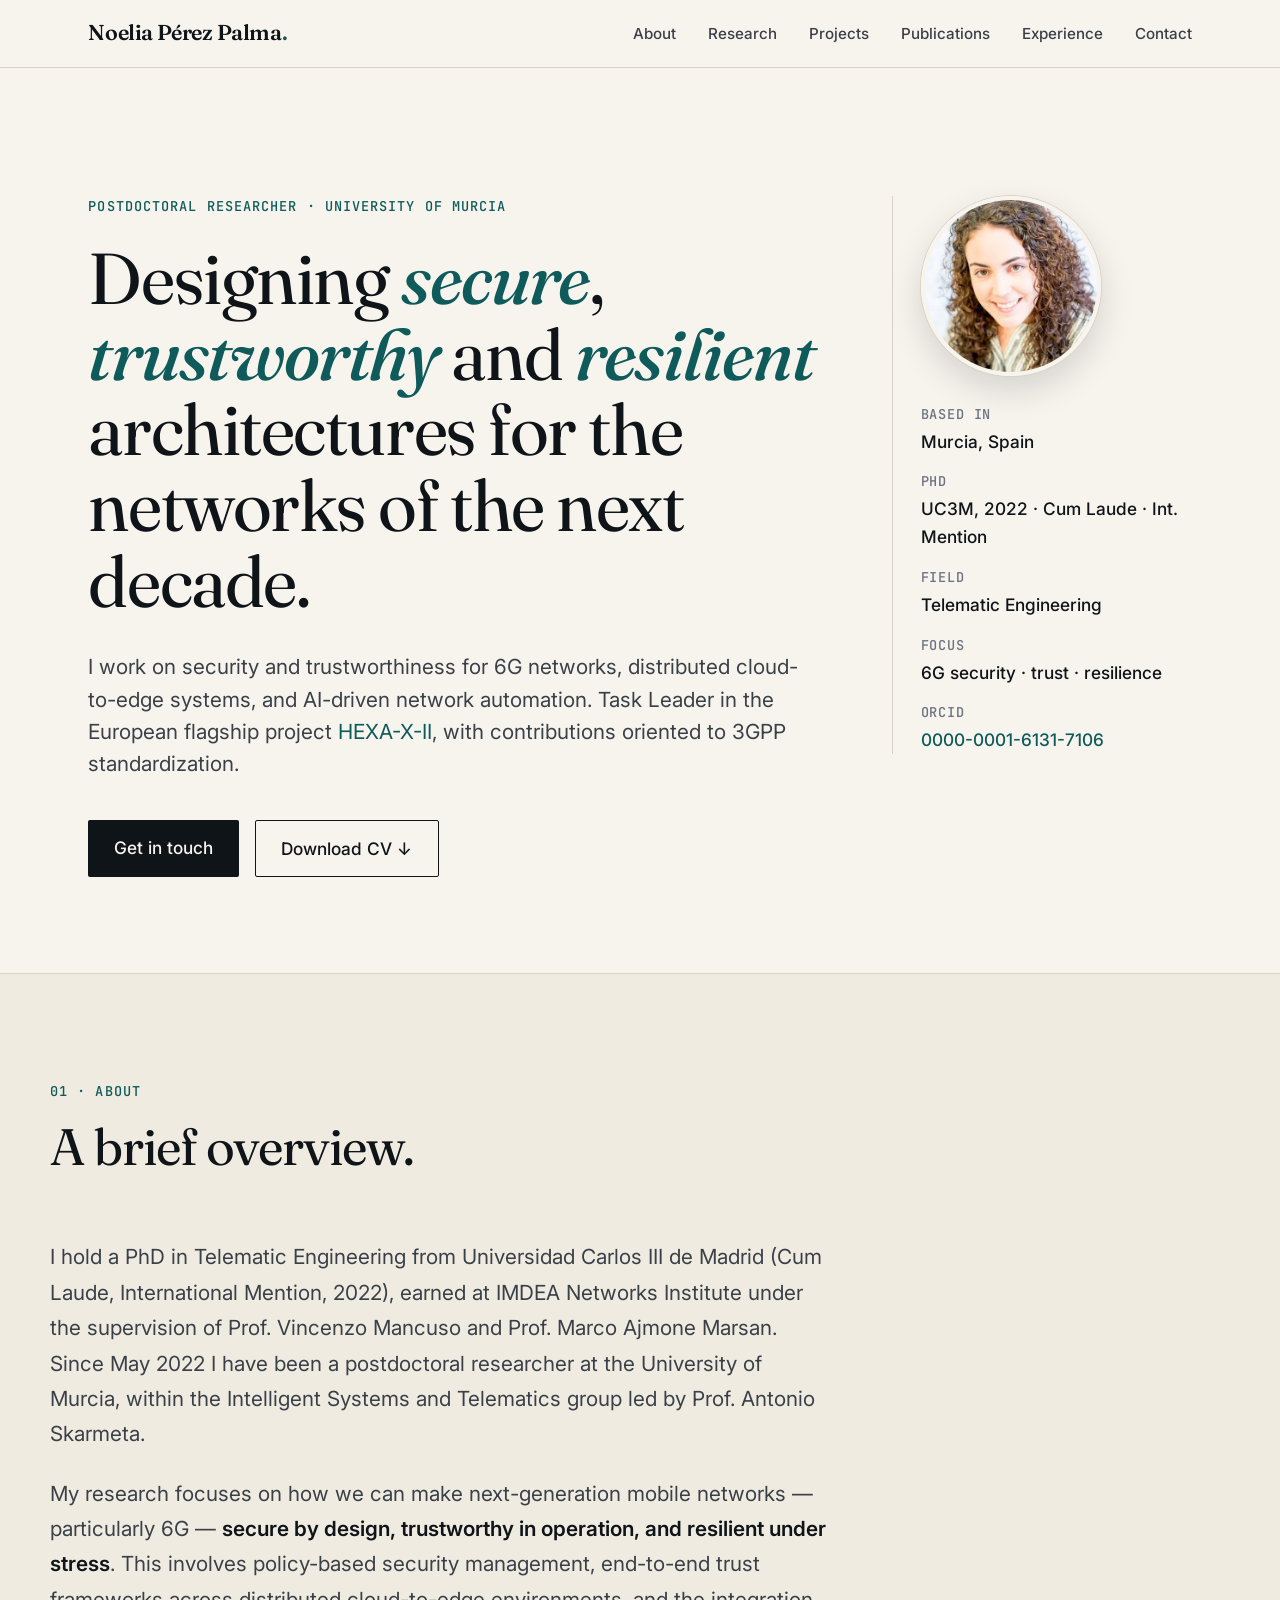
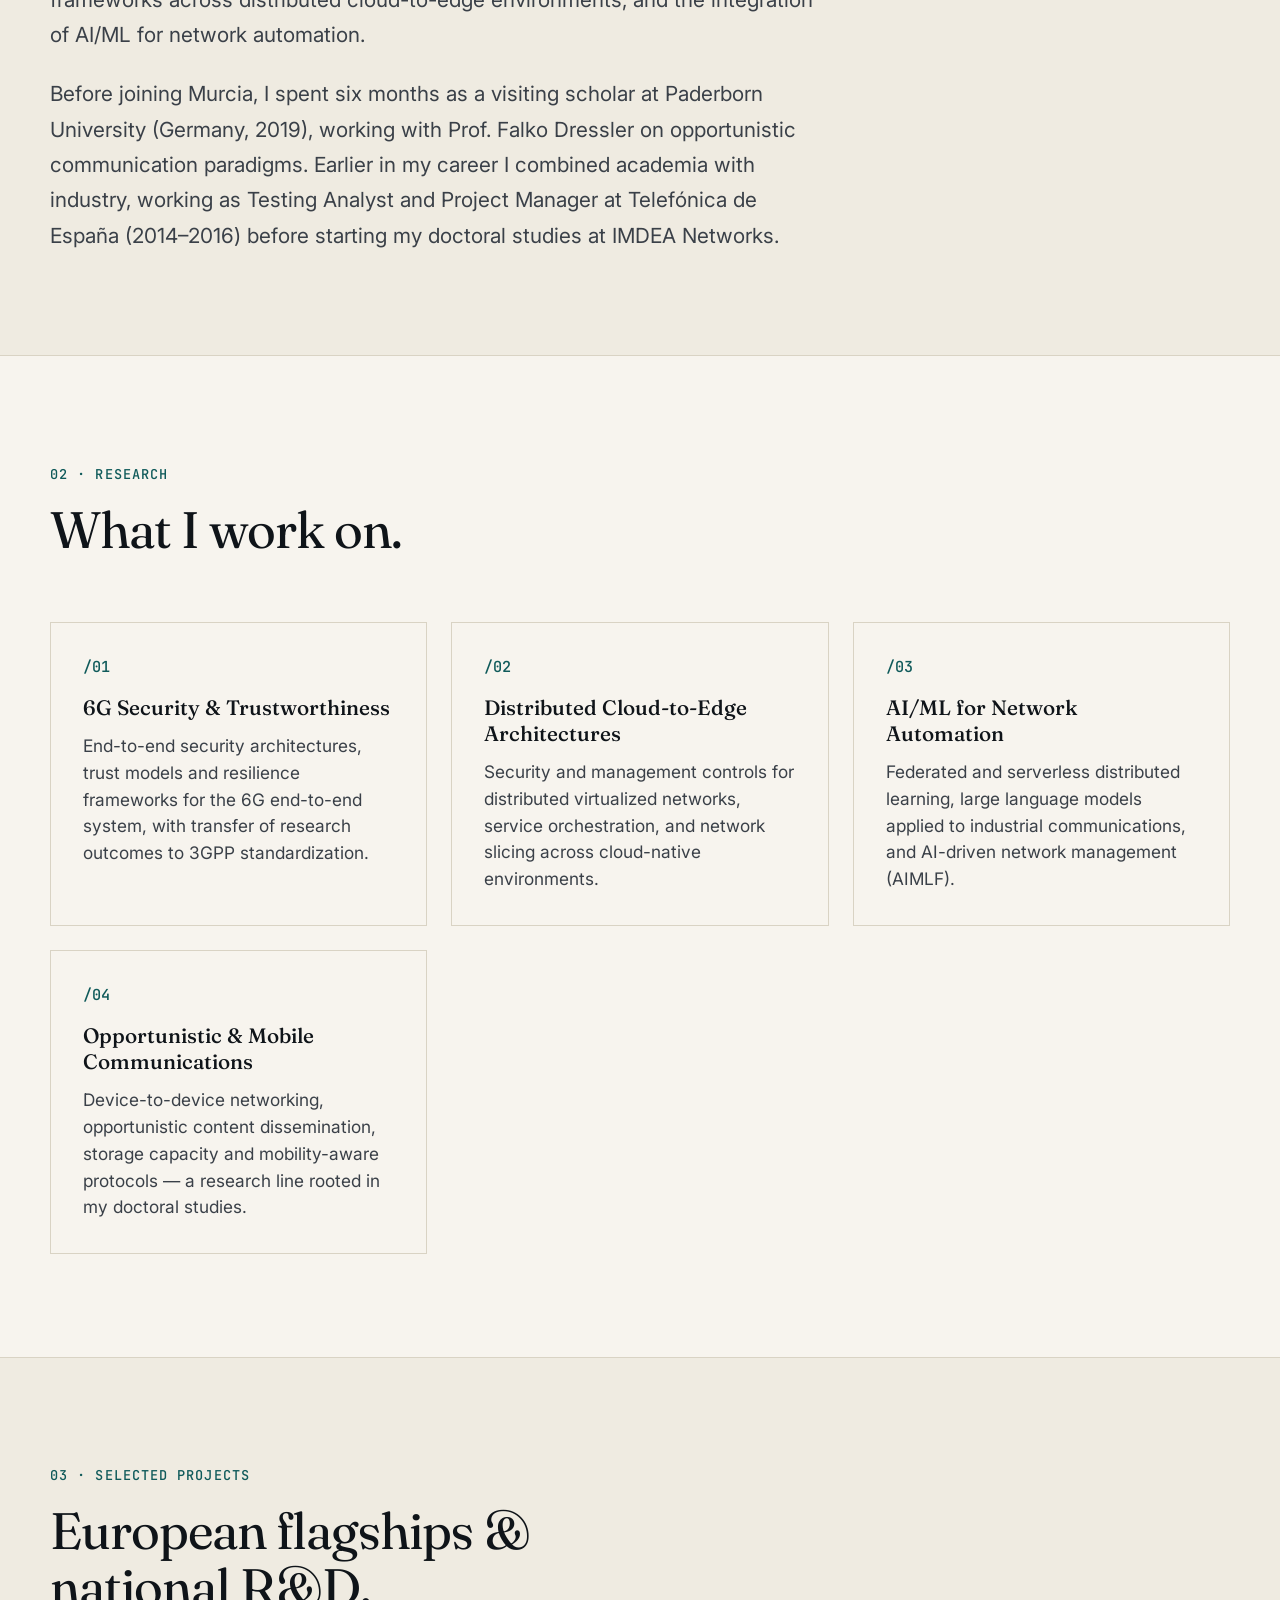
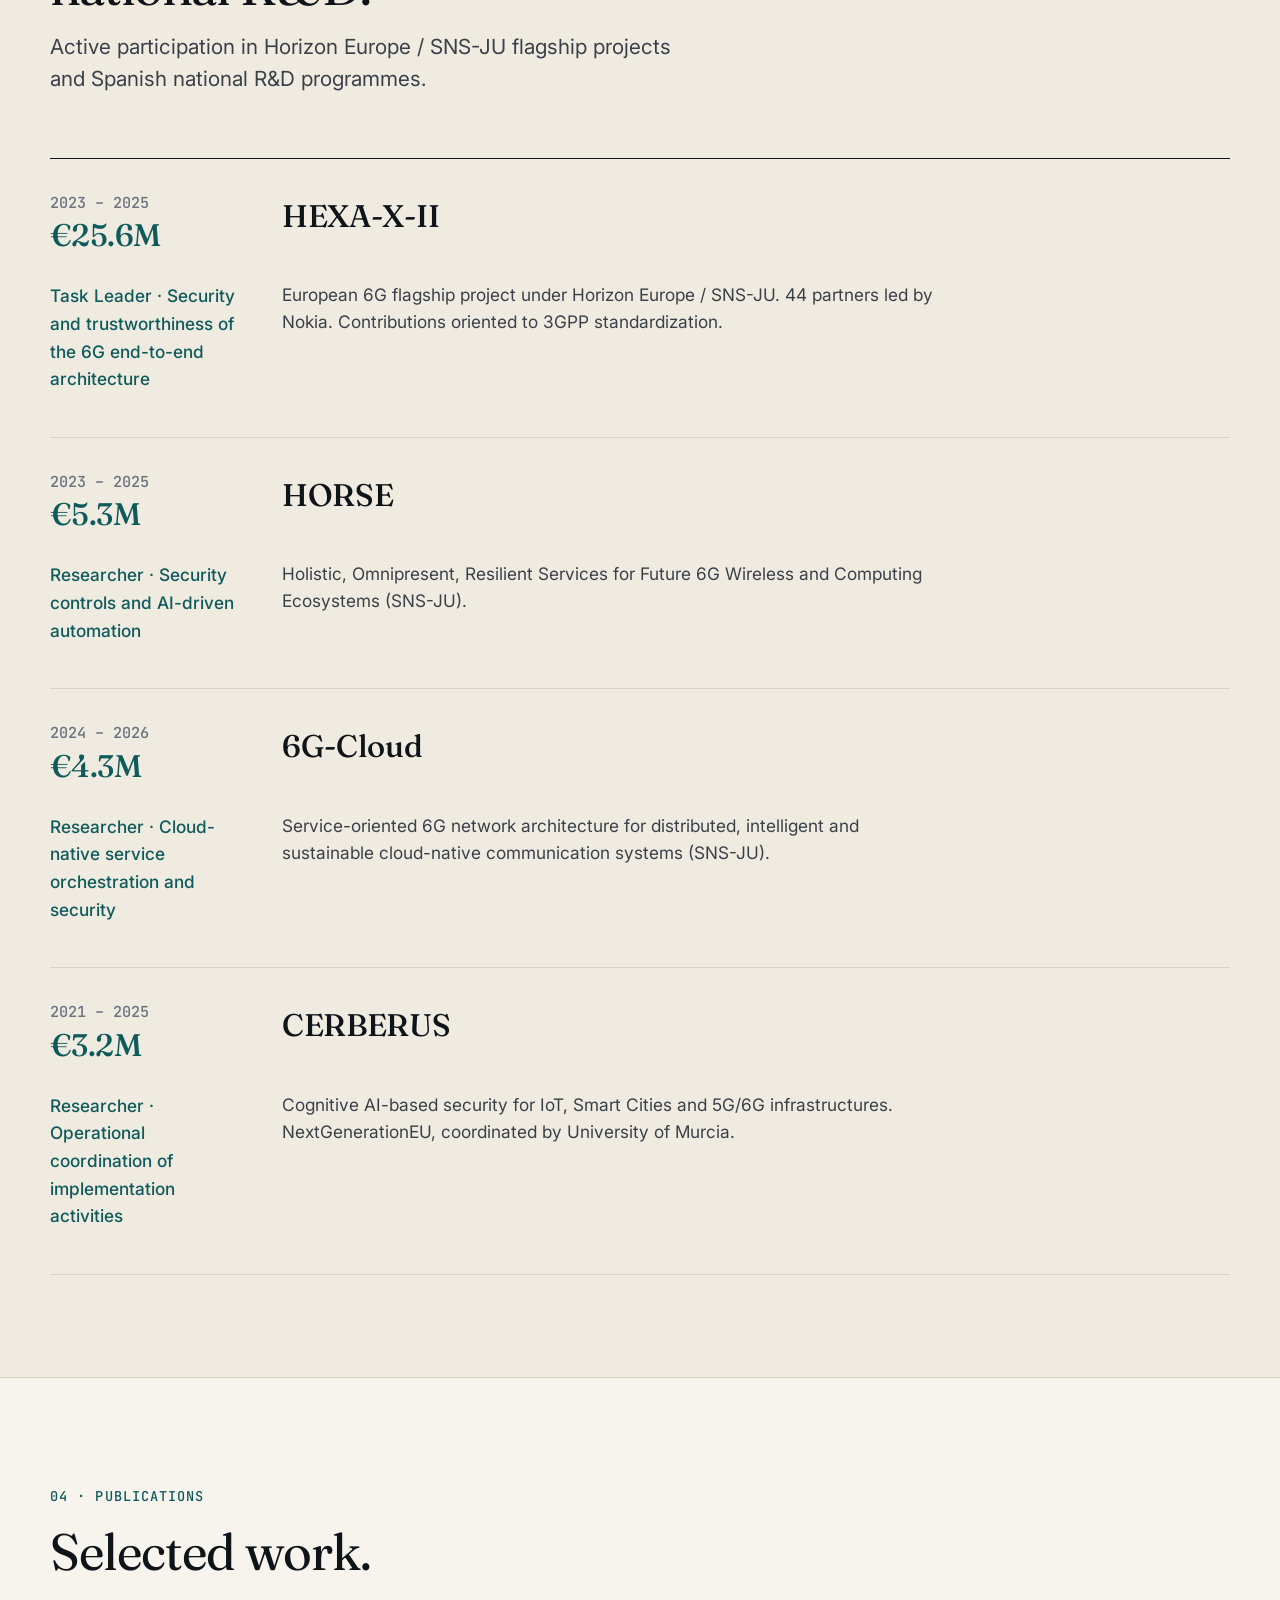
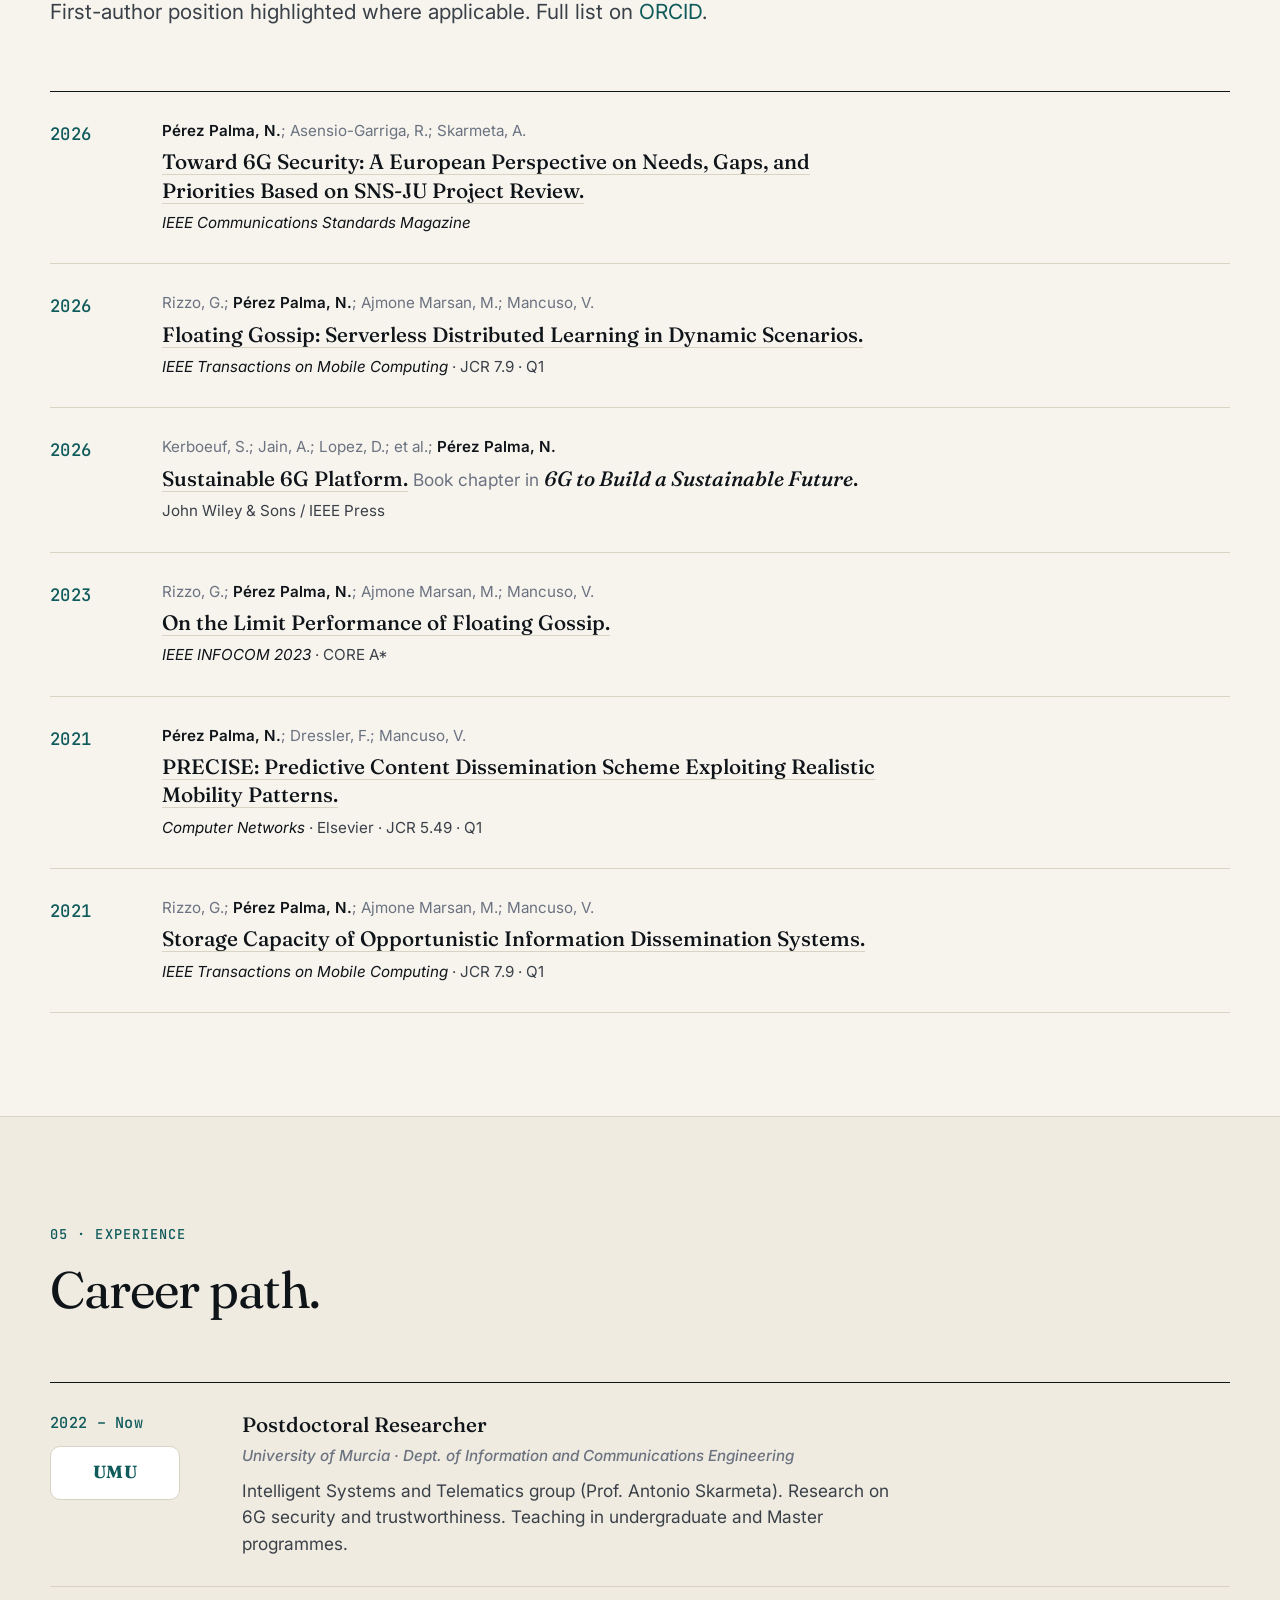
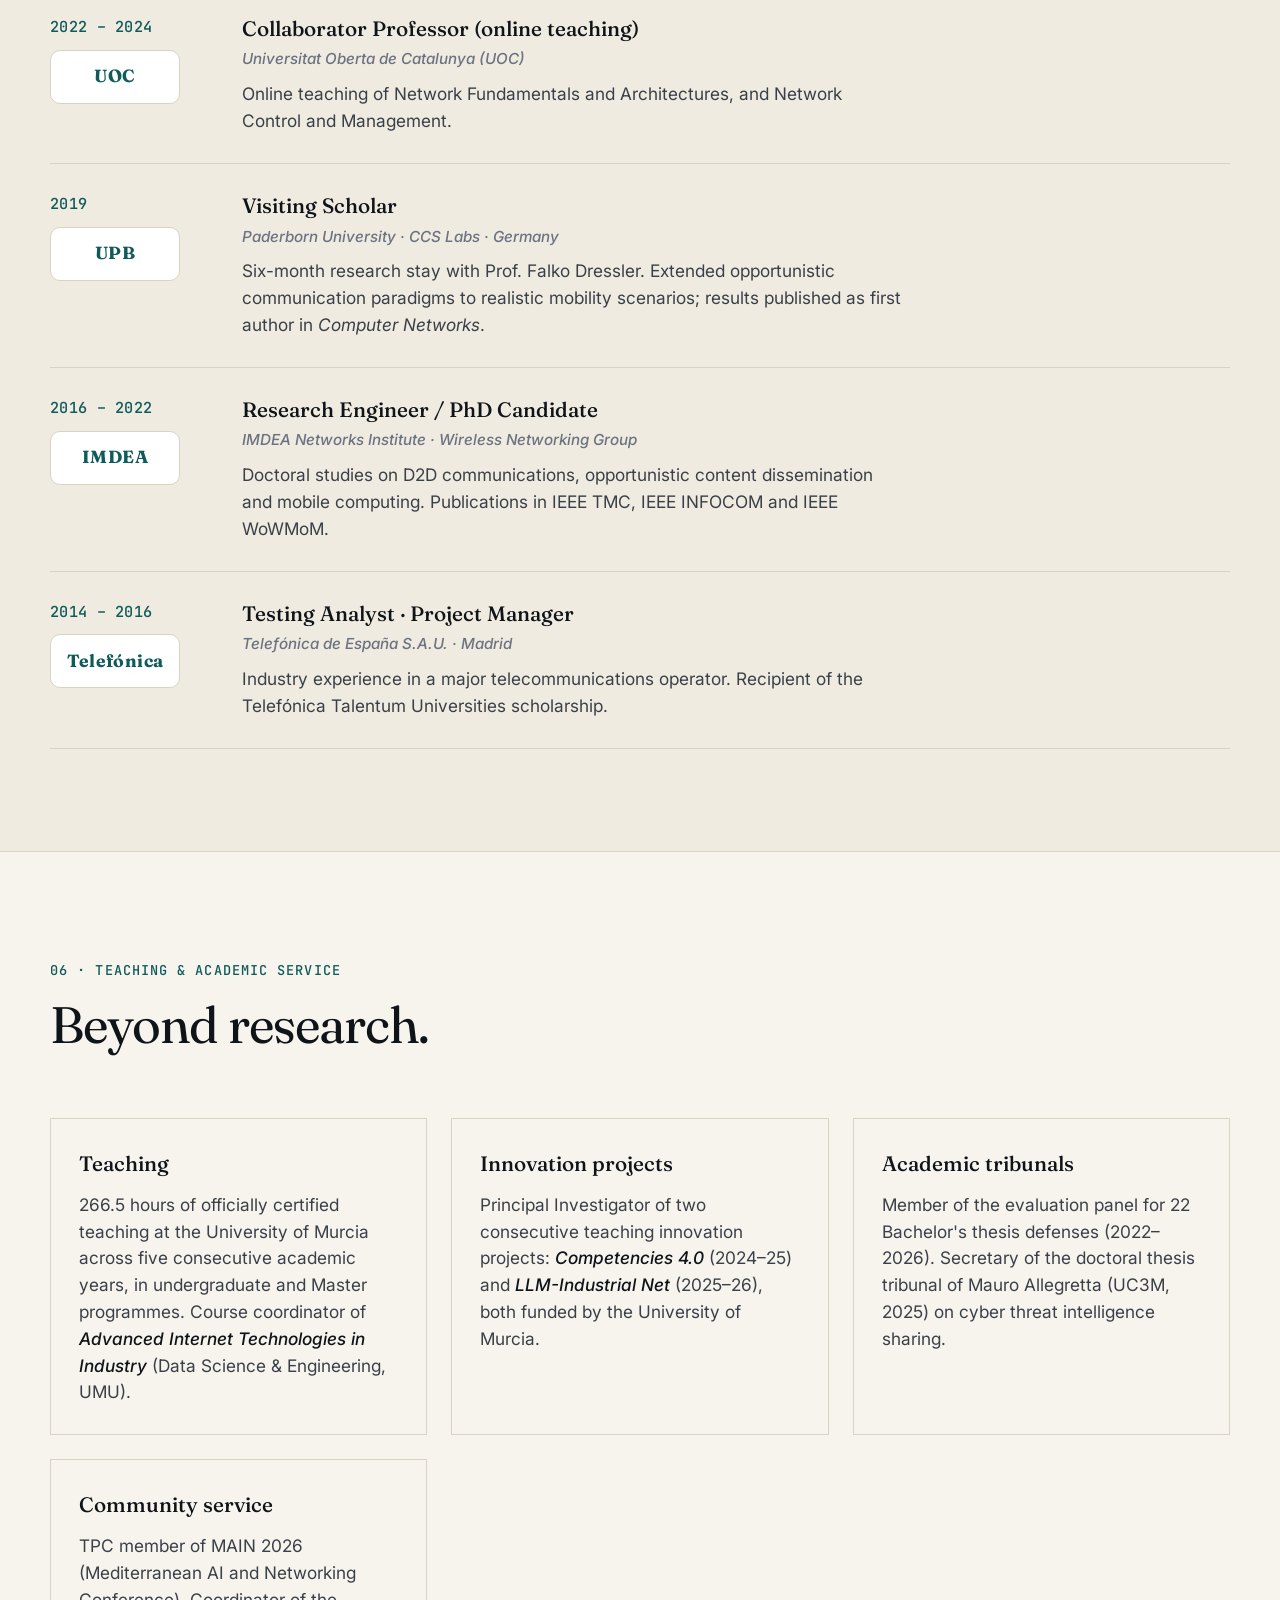
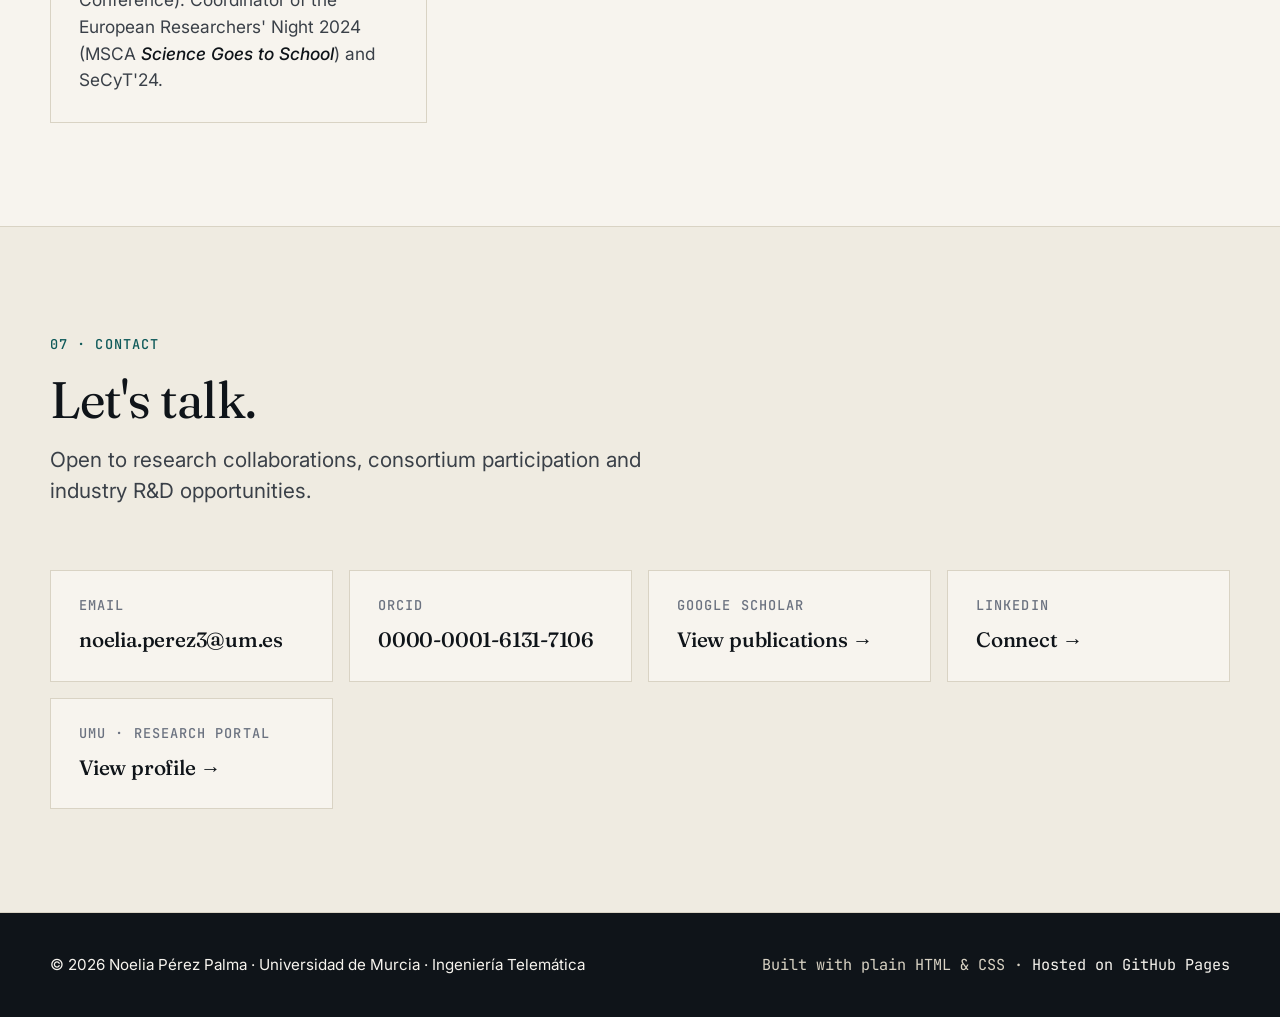
==== commit cd20d8dc: "Add files via upload" ====
--- a/index.html
+++ b/index.html
@@ -28,17 +28,17 @@
     display: flex;
     align-items: center;
     justify-content: center;
-    width: 120px;
-    height: 64px;
-    padding: 8px 10px;
+    width: 100%;
+    max-width: 130px;
+    height: 54px;
+    padding: 7px 9px;
+    margin-top: 0.65rem;
     border: 1px solid var(--line);
-    border-radius: 12px;
+    border-radius: 10px;
     background: #fff;
-    flex-shrink: 0;
     overflow: hidden;
   }
   .org-logo { max-width: 100%; max-height: 100%; object-fit: contain; display: block; }
-  /* Distintivo con iniciales que se muestra si el logo no carga */
   .org-fallback {
     display: none;
     font-family: var(--font-display, inherit);
@@ -49,7 +49,6 @@
     text-align: center;
     line-height: 1.05;
   }
-  .org-logo-wrap { margin-bottom: 0.9rem; }
 
   /* --- Enlace en el título de cada publicación --- */
   .pub-title a {
@@ -77,7 +76,7 @@
 
   @media (max-width: 640px) {
     .hero-photo { width: 140px; height: 140px; margin: 0 auto 1.5rem; }
-    .org-logo-wrap { width: 104px; height: 56px; }
+    .org-logo-wrap { max-width: 110px; height: 48px; }
   }
 </style>
 </head>
@@ -265,7 +264,7 @@
         <div class="pub-year">2026</div>
         <div class="pub-body">
           <p class="pub-authors">Rizzo, G.; <strong>Pérez Palma, N.</strong>; Ajmone Marsan, M.; Mancuso, V.</p>
-          <p class="pub-title"><a href="https://scholar.google.com/citations?user=sKx3AEAAAAAJ&amp;hl=es" target="_blank" rel="noopener">Floating Gossip: Serverless Distributed Learning in Dynamic Scenarios.</a></p>
+          <p class="pub-title"><a href="https://ieeexplore.ieee.org/author/37088527083" target="_blank" rel="noopener">Floating Gossip: Serverless Distributed Learning in Dynamic Scenarios.</a></p>
           <p class="pub-venue"><em>IEEE Transactions on Mobile Computing</em> · JCR 7.9 · Q1</p>
         </div>
       </li>
@@ -283,7 +282,7 @@
         <div class="pub-year">2023</div>
         <div class="pub-body">
           <p class="pub-authors">Rizzo, G.; <strong>Pérez Palma, N.</strong>; Ajmone Marsan, M.; Mancuso, V.</p>
-          <p class="pub-title"><a href="https://arxiv.org/abs/2302.08413" target="_blank" rel="noopener">On the Limit Performance of Floating Gossip.</a></p>
+          <p class="pub-title"><a href="https://ieeexplore.ieee.org/author/37088527083" target="_blank" rel="noopener">On the Limit Performance of Floating Gossip.</a></p>
           <p class="pub-venue"><em>IEEE INFOCOM 2023</em> · CORE A*</p>
         </div>
       </li>
@@ -292,7 +291,7 @@
         <div class="pub-year">2021</div>
         <div class="pub-body">
           <p class="pub-authors"><strong>Pérez Palma, N.</strong>; Dressler, F.; Mancuso, V.</p>
-          <p class="pub-title"><a href="https://dspace.networks.imdea.org/bitstream/handle/20.500.12761/1519/Predictive%20content%20dissemination%20scheme%20exploiting%20realistic%20mobility%20patterns.pdf?sequence=3" target="_blank" rel="noopener">PRECISE: Predictive Content Dissemination Scheme Exploiting Realistic Mobility Patterns.</a></p>
+          <p class="pub-title"><a href="https://www.sciencedirect.com/science/article/abs/pii/S1389128621004746" target="_blank" rel="noopener">PRECISE: Predictive Content Dissemination Scheme Exploiting Realistic Mobility Patterns.</a></p>
           <p class="pub-venue"><em>Computer Networks</em> · Elsevier · JCR 5.49 · Q1</p>
         </div>
       </li>
@@ -301,7 +300,7 @@
         <div class="pub-year">2021</div>
         <div class="pub-body">
           <p class="pub-authors">Rizzo, G.; <strong>Pérez Palma, N.</strong>; Ajmone Marsan, M.; Mancuso, V.</p>
-          <p class="pub-title"><a href="https://dspace.networks.imdea.org/bitstream/handle/20.500.12761/930/TMC_REVISION.pdf" target="_blank" rel="noopener">Storage Capacity of Opportunistic Information Dissemination Systems.</a></p>
+          <p class="pub-title"><a href="https://ieeexplore.ieee.org/document/9347799/" target="_blank" rel="noopener">Storage Capacity of Opportunistic Information Dissemination Systems.</a></p>
           <p class="pub-venue"><em>IEEE Transactions on Mobile Computing</em> · JCR 7.9 · Q1</p>
         </div>
       </li>
@@ -319,12 +318,13 @@
 
     <ol class="timeline">
       <li class="timeline-item">
-        <div class="timeline-dates">2022 – Now</div>
-        <div class="timeline-content">
+        <div class="timeline-dates">2022 – Now
           <div class="org-logo-wrap">
             <img class="org-logo" src="https://commons.wikimedia.org/wiki/Special:FilePath/Logo_UMU.jpg?width=300" alt="University of Murcia logo" onerror="this.style.display='none';this.nextElementSibling.style.display='block'">
             <span class="org-fallback">UMU</span>
           </div>
+        </div>
+        <div class="timeline-content">
           <h3>Postdoctoral Researcher</h3>
           <p class="timeline-org">University of Murcia · Dept. of Information and Communications Engineering</p>
           <p class="timeline-desc">Intelligent Systems and Telematics group (Prof. Antonio Skarmeta). Research on 6G security and trustworthiness. Teaching in undergraduate and Master programmes.</p>
@@ -332,12 +332,13 @@
       </li>
 
       <li class="timeline-item">
-        <div class="timeline-dates">2022 – 2024</div>
-        <div class="timeline-content">
+        <div class="timeline-dates">2022 – 2024
           <div class="org-logo-wrap">
             <img class="org-logo" src="https://commons.wikimedia.org/wiki/Special:FilePath/Logotipo_UOC.svg?width=300" alt="Universitat Oberta de Catalunya logo" onerror="this.style.display='none';this.nextElementSibling.style.display='block'">
             <span class="org-fallback">UOC</span>
           </div>
+        </div>
+        <div class="timeline-content">
           <h3>Collaborator Professor (online teaching)</h3>
           <p class="timeline-org">Universitat Oberta de Catalunya (UOC)</p>
           <p class="timeline-desc">Online teaching of Network Fundamentals and Architectures, and Network Control and Management.</p>
@@ -345,12 +346,13 @@
       </li>
 
       <li class="timeline-item">
-        <div class="timeline-dates">2019</div>
-        <div class="timeline-content">
+        <div class="timeline-dates">2019
           <div class="org-logo-wrap">
             <img class="org-logo" src="https://commons.wikimedia.org/wiki/Special:FilePath/University_of_Paderborn_Logo.jpg?width=300" alt="Paderborn University logo" onerror="this.style.display='none';this.nextElementSibling.style.display='block'">
             <span class="org-fallback">UPB</span>
           </div>
+        </div>
+        <div class="timeline-content">
           <h3>Visiting Scholar</h3>
           <p class="timeline-org">Paderborn University · CCS Labs · Germany</p>
           <p class="timeline-desc">Six-month research stay with Prof. Falko Dressler. Extended opportunistic communication paradigms to realistic mobility scenarios; results published as first author in <em>Computer Networks</em>.</p>
@@ -358,11 +360,12 @@
       </li>
 
       <li class="timeline-item">
-        <div class="timeline-dates">2016 – 2022</div>
-        <div class="timeline-content">
+        <div class="timeline-dates">2016 – 2022
           <div class="org-logo-wrap">
             <span class="org-fallback" style="display:block">IMDEA</span>
           </div>
+        </div>
+        <div class="timeline-content">
           <h3>Research Engineer / PhD Candidate</h3>
           <p class="timeline-org">IMDEA Networks Institute · Wireless Networking Group</p>
           <p class="timeline-desc">Doctoral studies on D2D communications, opportunistic content dissemination and mobile computing. Publications in IEEE TMC, IEEE INFOCOM and IEEE WoWMoM.</p>
@@ -370,12 +373,13 @@
       </li>
 
       <li class="timeline-item">
-        <div class="timeline-dates">2014 – 2016</div>
-        <div class="timeline-content">
+        <div class="timeline-dates">2014 – 2016
           <div class="org-logo-wrap">
             <img class="org-logo" src="https://commons.wikimedia.org/wiki/Special:FilePath/Telef%C3%B3nica_2021_logo.svg?width=300" alt="Telefónica logo" onerror="this.style.display='none';this.nextElementSibling.style.display='block'">
             <span class="org-fallback">Telefónica</span>
           </div>
+        </div>
+        <div class="timeline-content">
           <h3>Testing Analyst · Project Manager</h3>
           <p class="timeline-org">Telefónica de España S.A.U. · Madrid</p>
           <p class="timeline-desc">Industry experience in a major telecommunications operator. Recipient of the Telefónica Talentum Universities scholarship.</p>
--- a/styles.css
+++ b/styles.css
@@ -1,5 +1,5 @@
 /* ============================================
-   NOELIA MARÍA PÉREZ PALMA — PERSONAL WEBSITE
+   NOELIA PÉREZ PALMA — PERSONAL WEBSITE
    Design tokens & reset
    ============================================ */
 
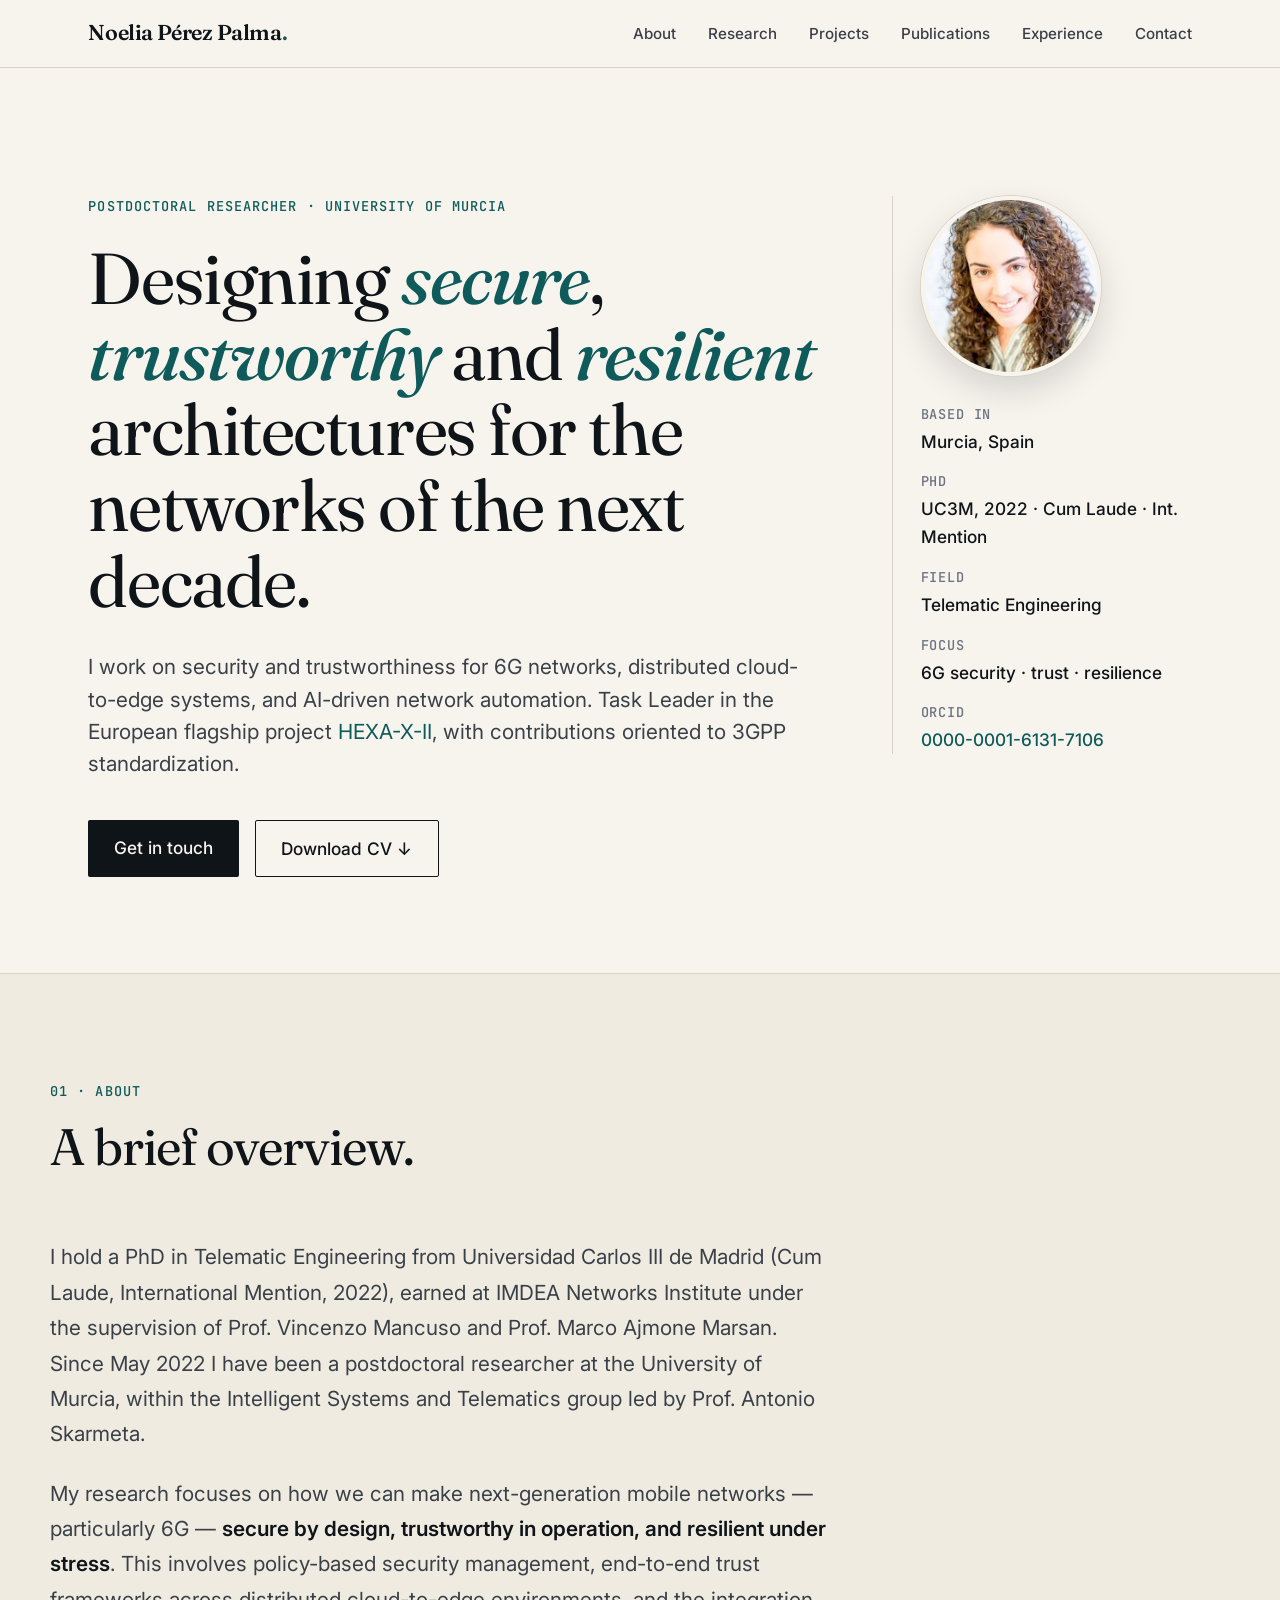
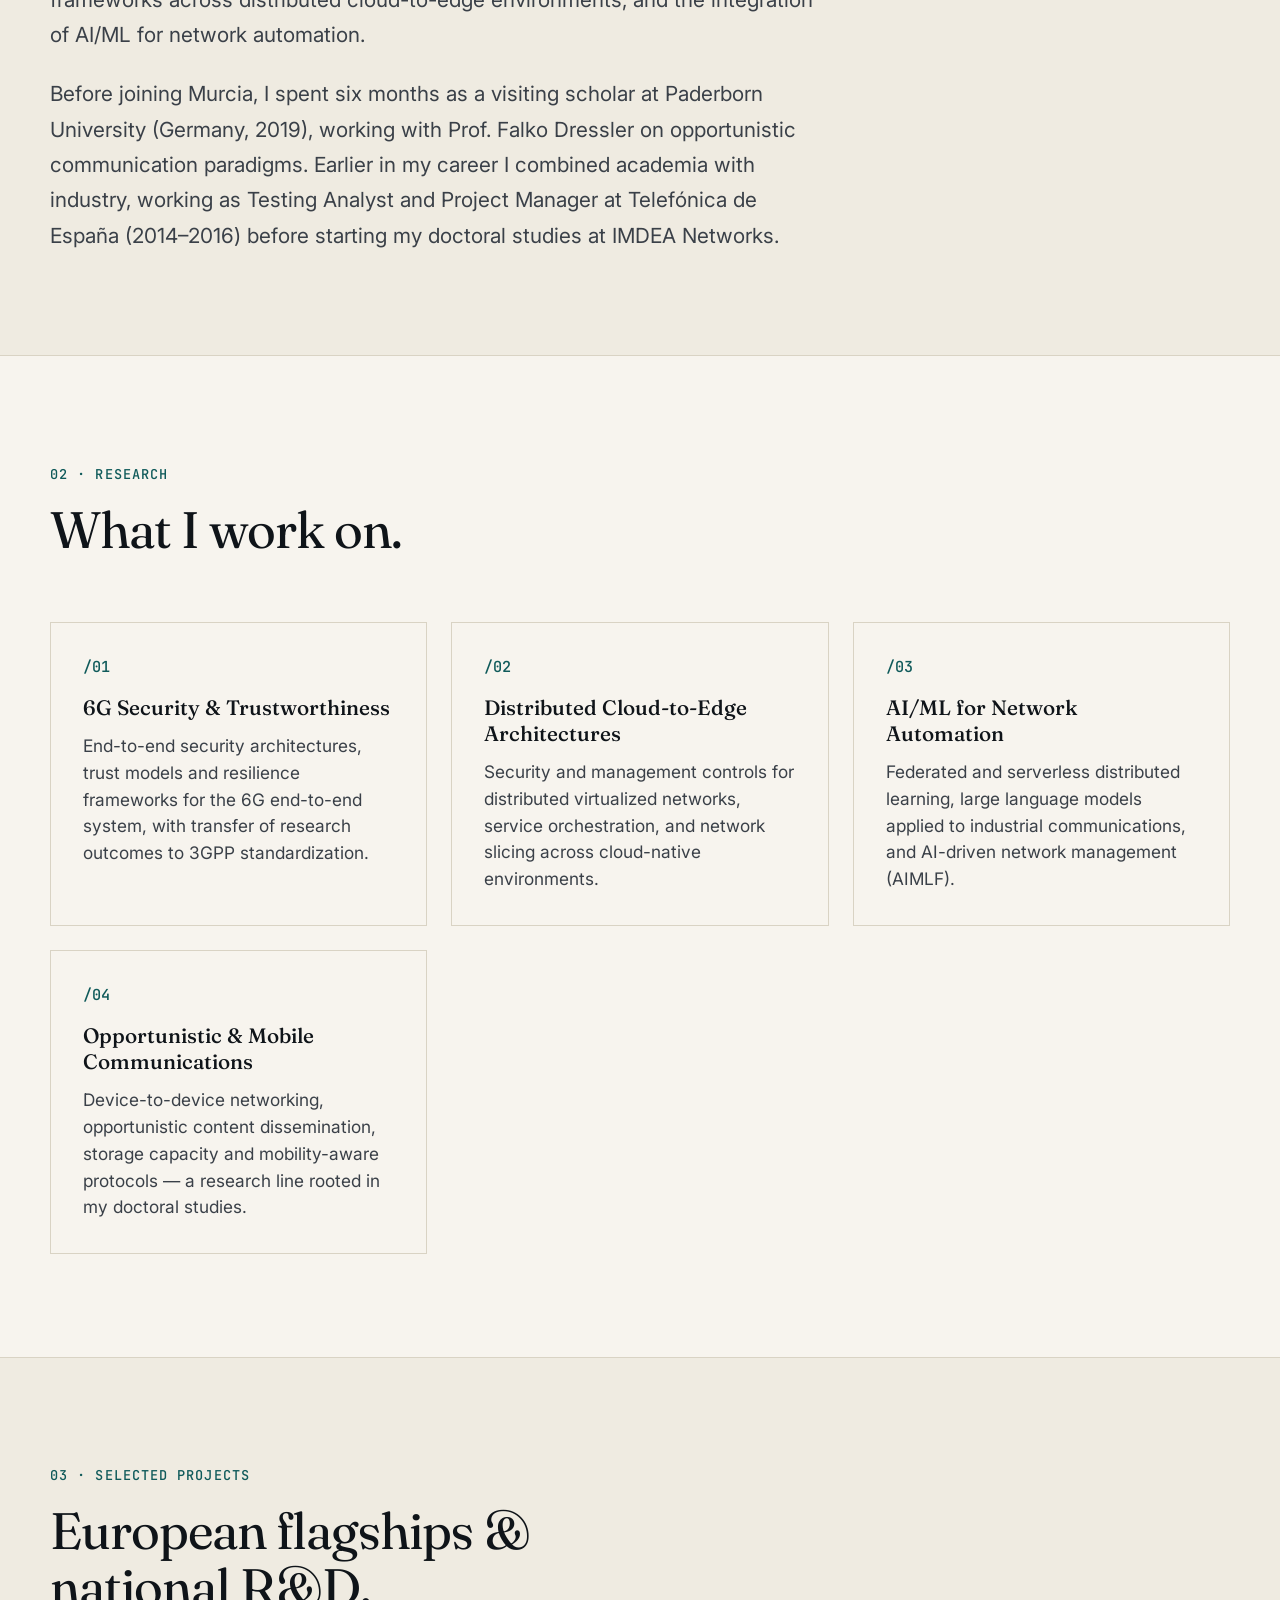
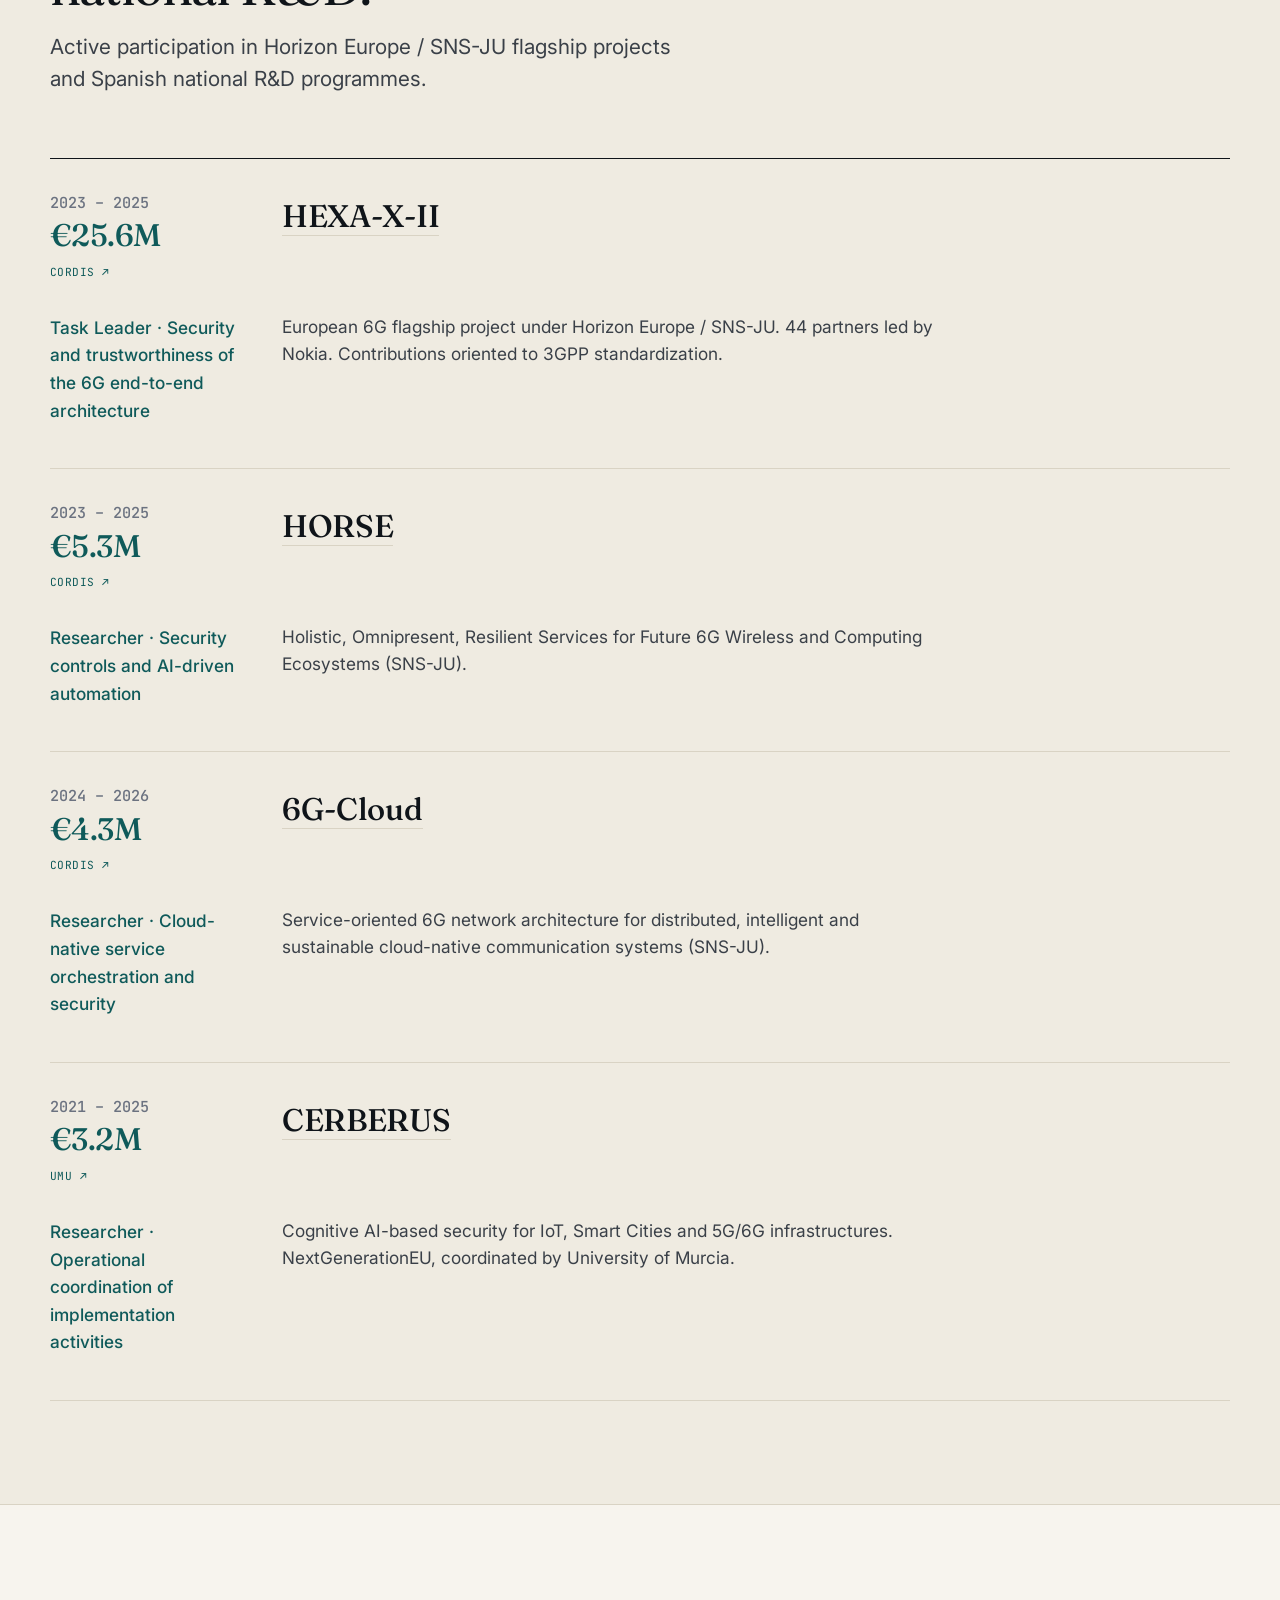
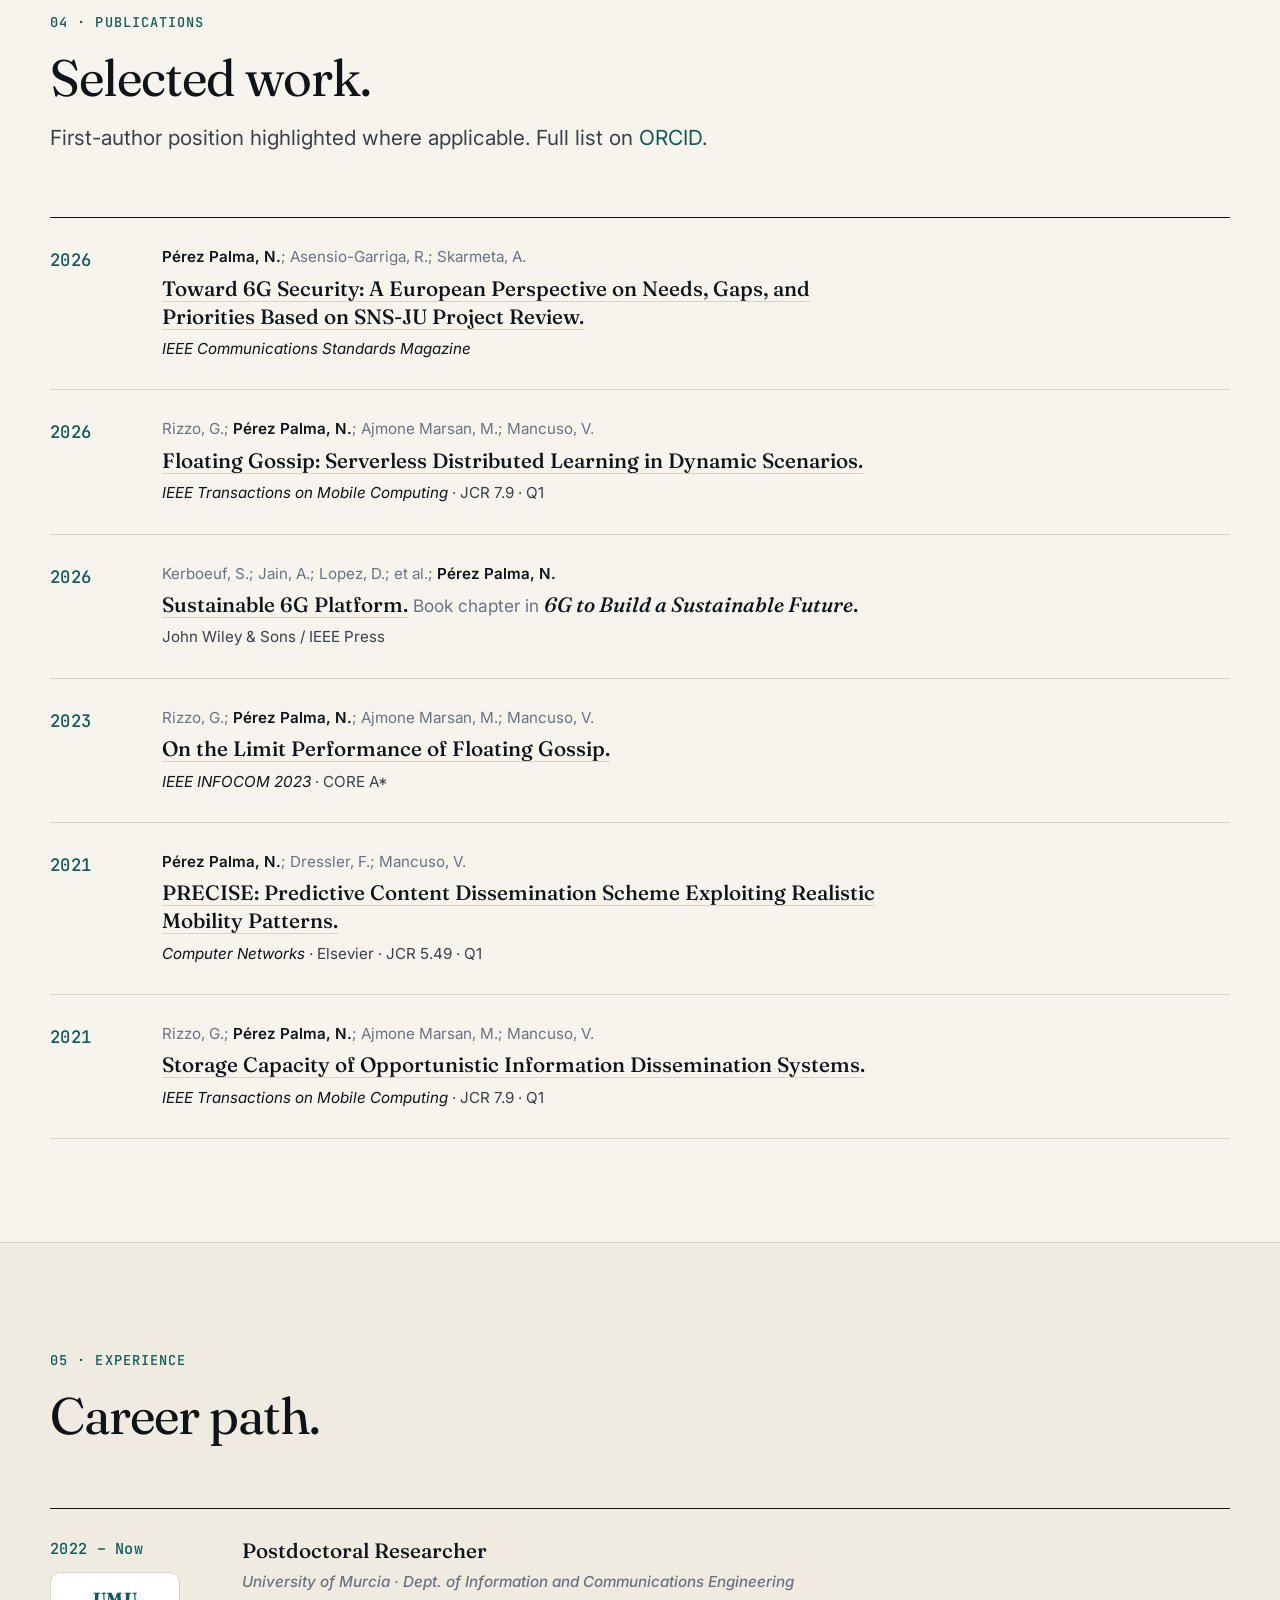
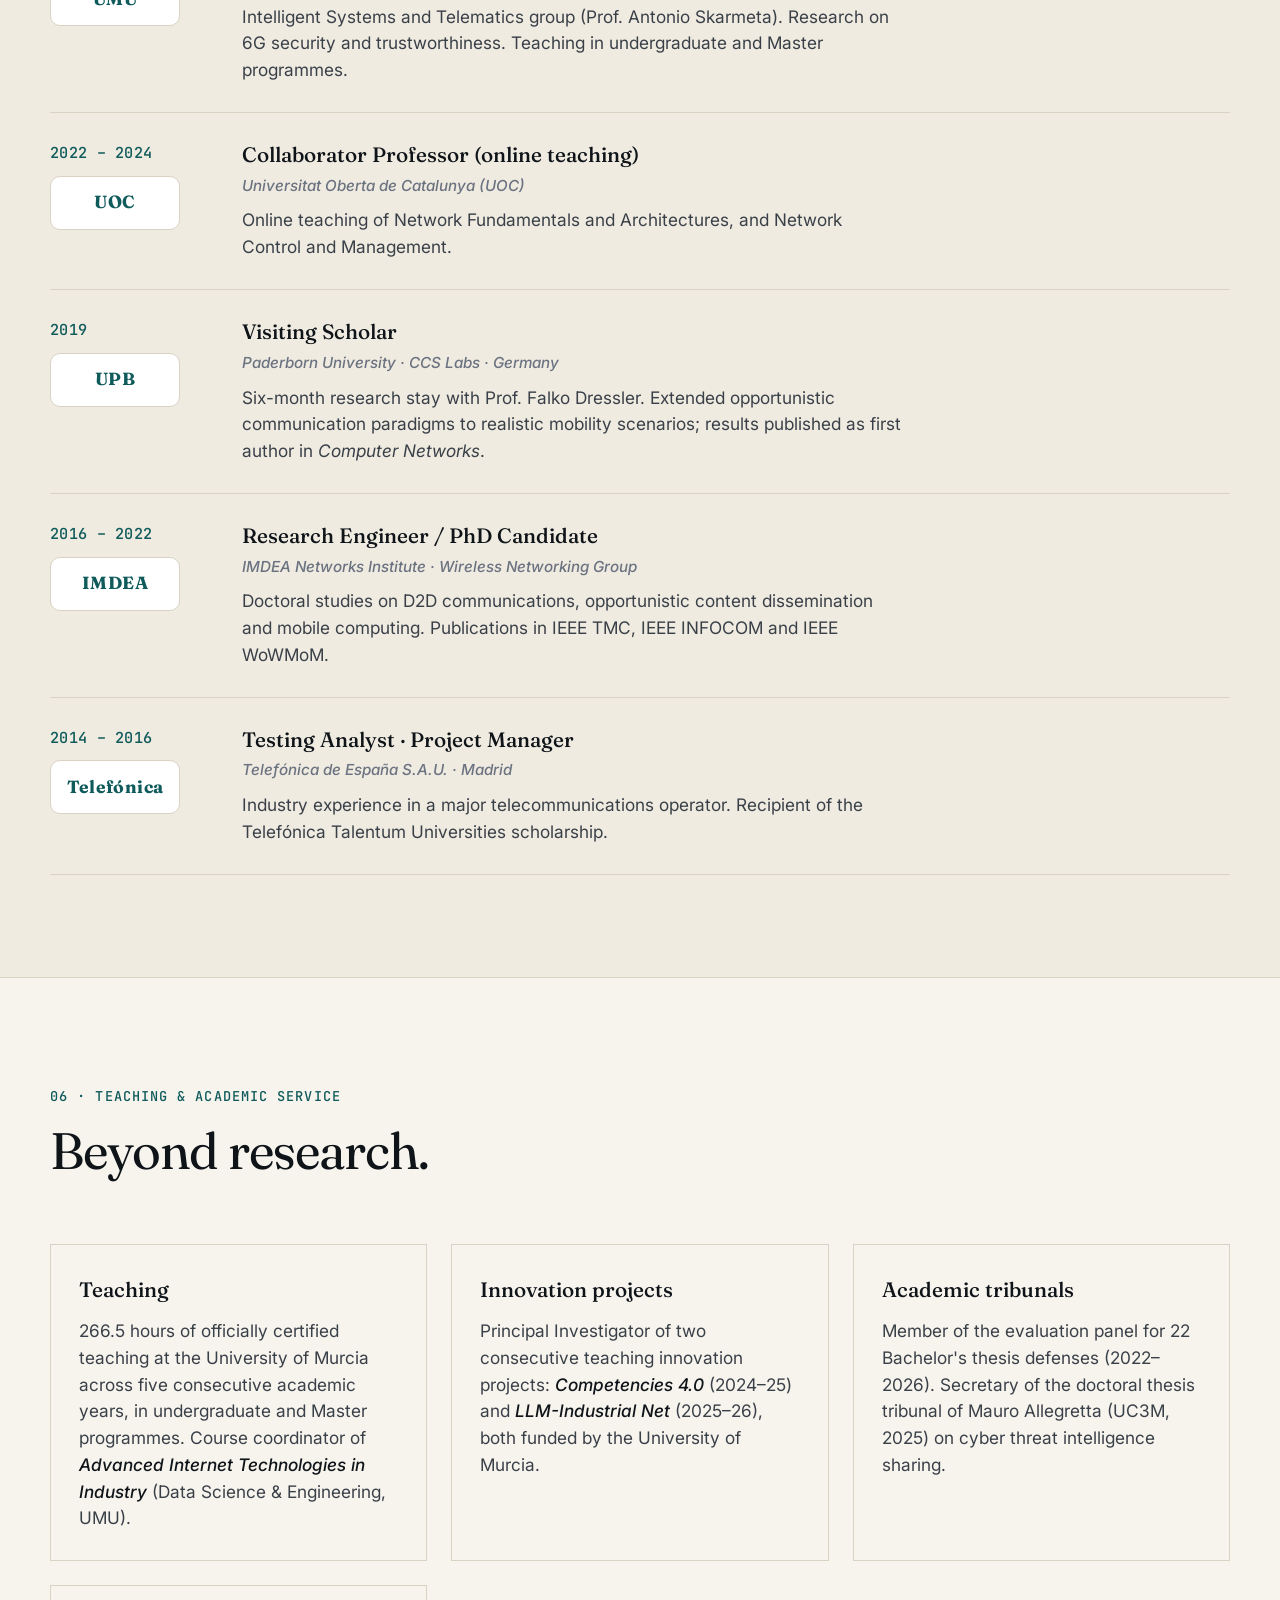
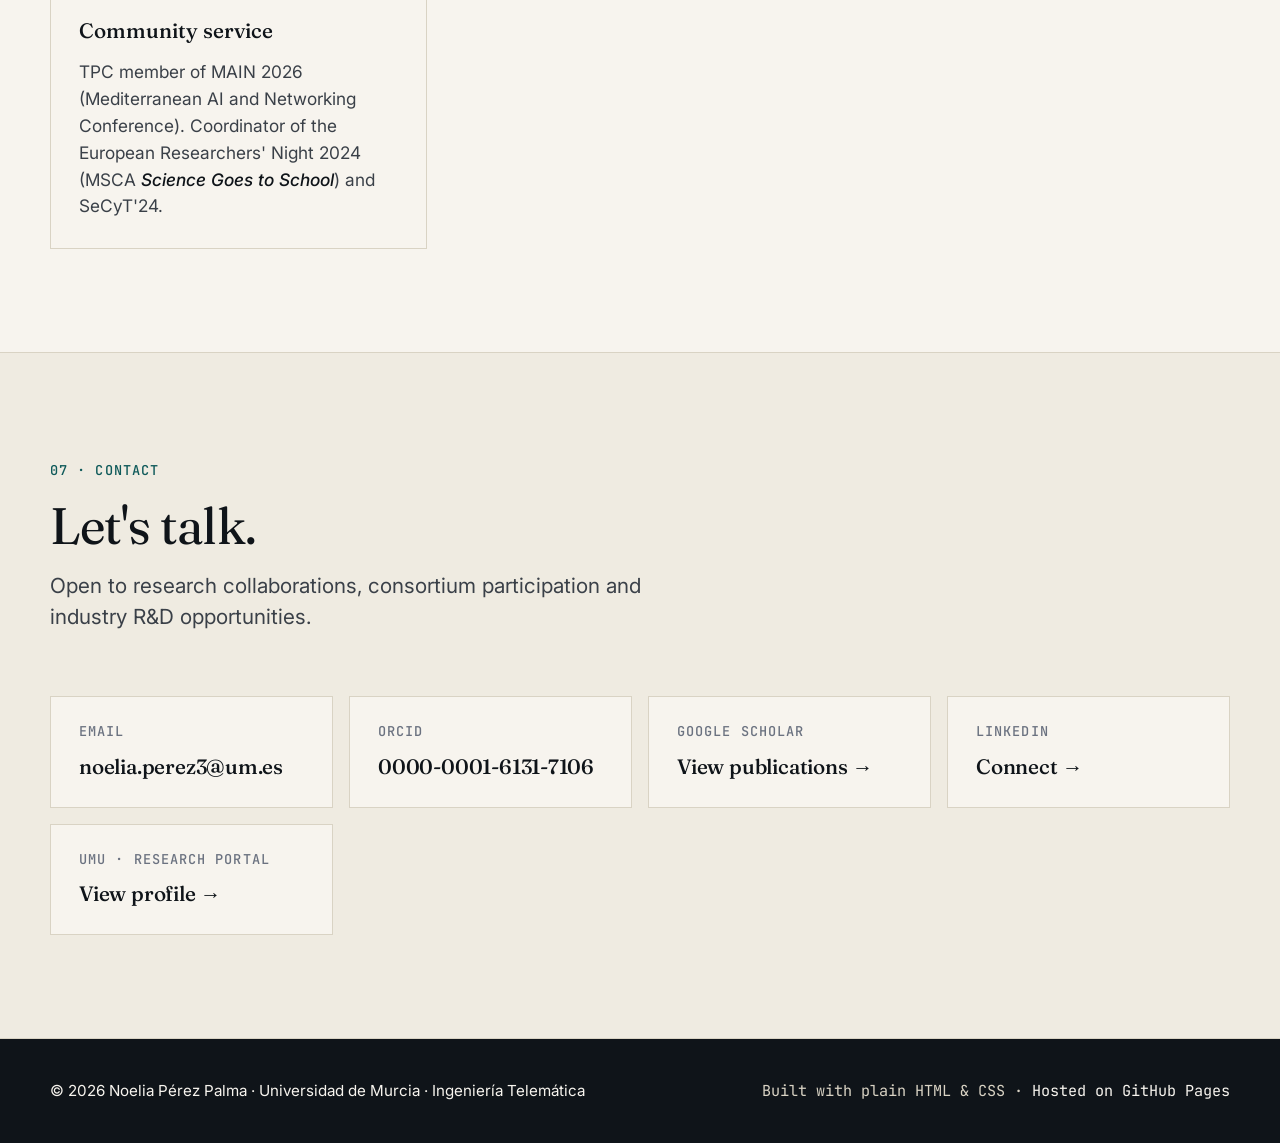
==== commit 2e85174c: "Add files via upload" ====
--- a/index.html
+++ b/index.html
@@ -50,6 +50,46 @@
     line-height: 1.05;
   }
 
+  /* --- Logo de proyecto (columna izquierda de cada proyecto) --- */
+  .proj-logo-wrap {
+    margin-top: 0.85rem;
+    width: 100%;
+    max-width: 150px;
+    height: 46px;
+    display: flex;
+    align-items: center;
+    justify-content: flex-start;
+    background: #fff;
+    border: 1px solid var(--line);
+    border-radius: 8px;
+    padding: 6px 9px;
+    overflow: hidden;
+  }
+  .proj-logo { max-width: 100%; max-height: 100%; object-fit: contain; display: block; }
+
+  /* --- Enlaces de proyecto (título -> web; enlace CORDIS en la meta) --- */
+  .project-title a {
+    color: inherit;
+    text-decoration: none;
+    border-bottom: 1px solid var(--line);
+    transition: border-color .15s, color .15s;
+  }
+  .project-title a:hover { color: var(--accent); border-color: var(--accent); }
+  .proj-cordis {
+    margin-top: 0.6rem;
+    font-family: var(--font-mono, monospace);
+    font-size: 0.7rem;
+    letter-spacing: 0.04em;
+    text-transform: uppercase;
+  }
+  .proj-cordis a {
+    color: var(--accent, #0f5a5a);
+    text-decoration: none;
+    border-bottom: 1px solid transparent;
+    transition: border-color .15s;
+  }
+  .proj-cordis a:hover { border-bottom-color: var(--accent, #0f5a5a); }
+
   /* --- Enlace en el título de cada publicación --- */
   .pub-title a {
     color: inherit;
@@ -202,8 +242,12 @@
         <div class="project-meta">
           <span class="project-years">2023 – 2025</span>
           <span class="project-budget">€25.6M</span>
-        </div>
-        <h3 class="project-title">HEXA-X-II</h3>
+          <div class="proj-logo-wrap" style="background:#0f1419;border-color:#0f1419">
+            <img class="proj-logo" src="https://hexa-x-ii.eu/wp-content/uploads/2022/12/Hexa-X-II-logo-negatext-RGB.png" alt="HEXA-X-II logo" onerror="this.closest('.proj-logo-wrap').style.display='none'">
+          </div>
+          <div class="proj-cordis"><a href="https://cordis.europa.eu/project/id/101095759" target="_blank" rel="noopener">CORDIS ↗</a></div>
+        </div>
+        <h3 class="project-title"><a href="https://hexa-x-ii.eu/" target="_blank" rel="noopener">HEXA-X-II</a></h3>
         <p class="project-role">Task Leader · Security and trustworthiness of the 6G end-to-end architecture</p>
         <p class="project-desc">European 6G flagship project under Horizon Europe / SNS-JU. 44 partners led by Nokia. Contributions oriented to 3GPP standardization.</p>
       </li>
@@ -212,8 +256,12 @@
         <div class="project-meta">
           <span class="project-years">2023 – 2025</span>
           <span class="project-budget">€5.3M</span>
-        </div>
-        <h3 class="project-title">HORSE</h3>
+          <div class="proj-logo-wrap" style="background:#0f1419;border-color:#0f1419">
+            <img class="proj-logo" src="https://horse-6g.eu/wp-content/uploads/2023/02/HORSE_logo_white.png" alt="HORSE logo" onerror="this.closest('.proj-logo-wrap').style.display='none'">
+          </div>
+          <div class="proj-cordis"><a href="https://cordis.europa.eu/project/id/101096342" target="_blank" rel="noopener">CORDIS ↗</a></div>
+        </div>
+        <h3 class="project-title"><a href="https://horse-6g.eu/" target="_blank" rel="noopener">HORSE</a></h3>
         <p class="project-role">Researcher · Security controls and AI-driven automation</p>
         <p class="project-desc">Holistic, Omnipresent, Resilient Services for Future 6G Wireless and Computing Ecosystems (SNS-JU).</p>
       </li>
@@ -222,8 +270,12 @@
         <div class="project-meta">
           <span class="project-years">2024 – 2026</span>
           <span class="project-budget">€4.3M</span>
-        </div>
-        <h3 class="project-title">6G-Cloud</h3>
+          <div class="proj-logo-wrap">
+            <img class="proj-logo" src="logos/6g-cloud.png" alt="6G-Cloud logo" onerror="this.closest('.proj-logo-wrap').style.display='none'">
+          </div>
+          <div class="proj-cordis"><a href="https://cordis.europa.eu/project/id/101139073" target="_blank" rel="noopener">CORDIS ↗</a></div>
+        </div>
+        <h3 class="project-title"><a href="https://www.6g-cloud.eu/" target="_blank" rel="noopener">6G-Cloud</a></h3>
         <p class="project-role">Researcher · Cloud-native service orchestration and security</p>
         <p class="project-desc">Service-oriented 6G network architecture for distributed, intelligent and sustainable cloud-native communication systems (SNS-JU).</p>
       </li>
@@ -232,8 +284,12 @@
         <div class="project-meta">
           <span class="project-years">2021 – 2025</span>
           <span class="project-budget">€3.2M</span>
-        </div>
-        <h3 class="project-title">CERBERUS</h3>
+          <div class="proj-logo-wrap">
+            <img class="proj-logo" src="logos/cerberus.png" alt="CERBERUS logo" onerror="this.closest('.proj-logo-wrap').style.display='none'">
+          </div>
+          <div class="proj-cordis"><a href="https://www.um.es/web/atica/noticias/proyecto-cerberus" target="_blank" rel="noopener">UMU ↗</a></div>
+        </div>
+        <h3 class="project-title"><a href="https://www.um.es/web/atica/noticias/proyecto-cerberus" target="_blank" rel="noopener">CERBERUS</a></h3>
         <p class="project-role">Researcher · Operational coordination of implementation activities</p>
         <p class="project-desc">Cognitive AI-based security for IoT, Smart Cities and 5G/6G infrastructures. NextGenerationEU, coordinated by University of Murcia.</p>
       </li>
@@ -362,7 +418,8 @@
       <li class="timeline-item">
         <div class="timeline-dates">2016 – 2022
           <div class="org-logo-wrap">
-            <span class="org-fallback" style="display:block">IMDEA</span>
+            <img class="org-logo" src="https://commons.wikimedia.org/wiki/Special:FilePath/Logo-IMDEA-esp.png?width=300" alt="IMDEA logo" onerror="this.style.display='none';this.nextElementSibling.style.display='block'">
+            <span class="org-fallback">IMDEA</span>
           </div>
         </div>
         <div class="timeline-content">
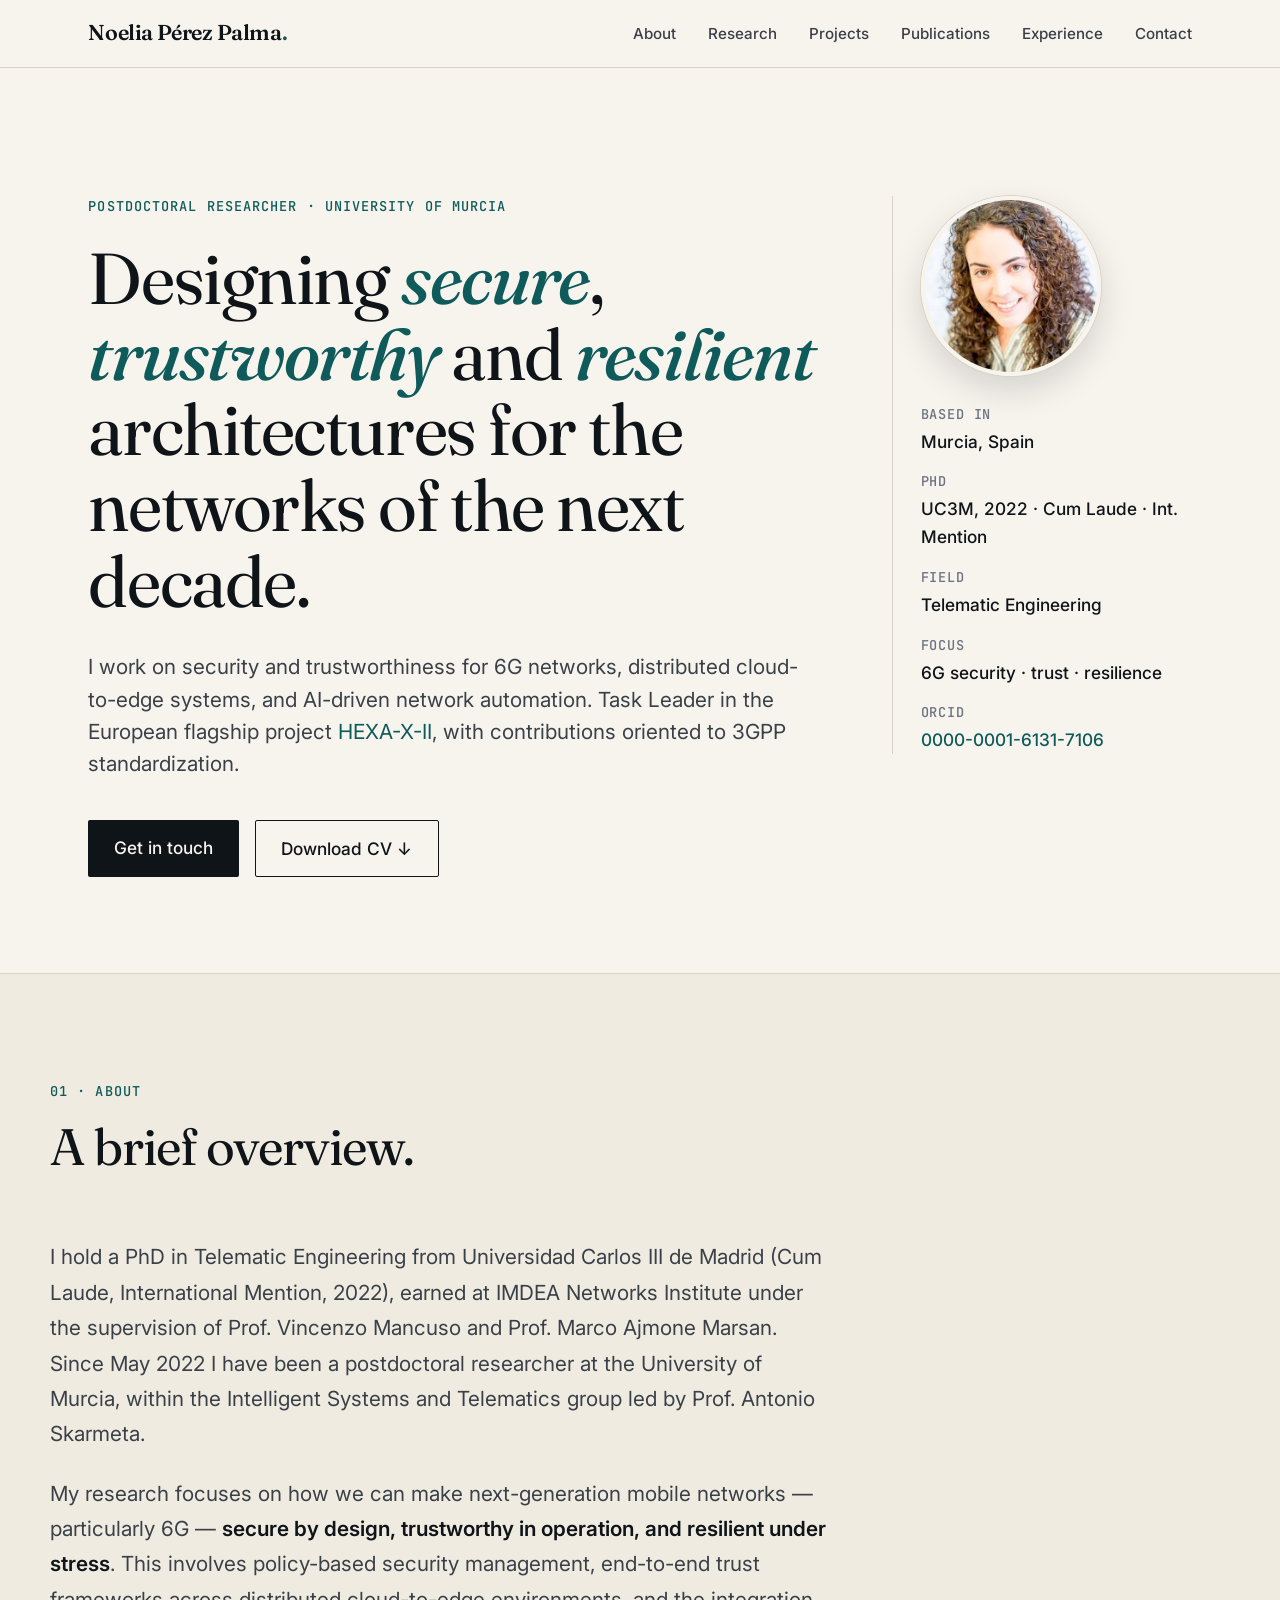
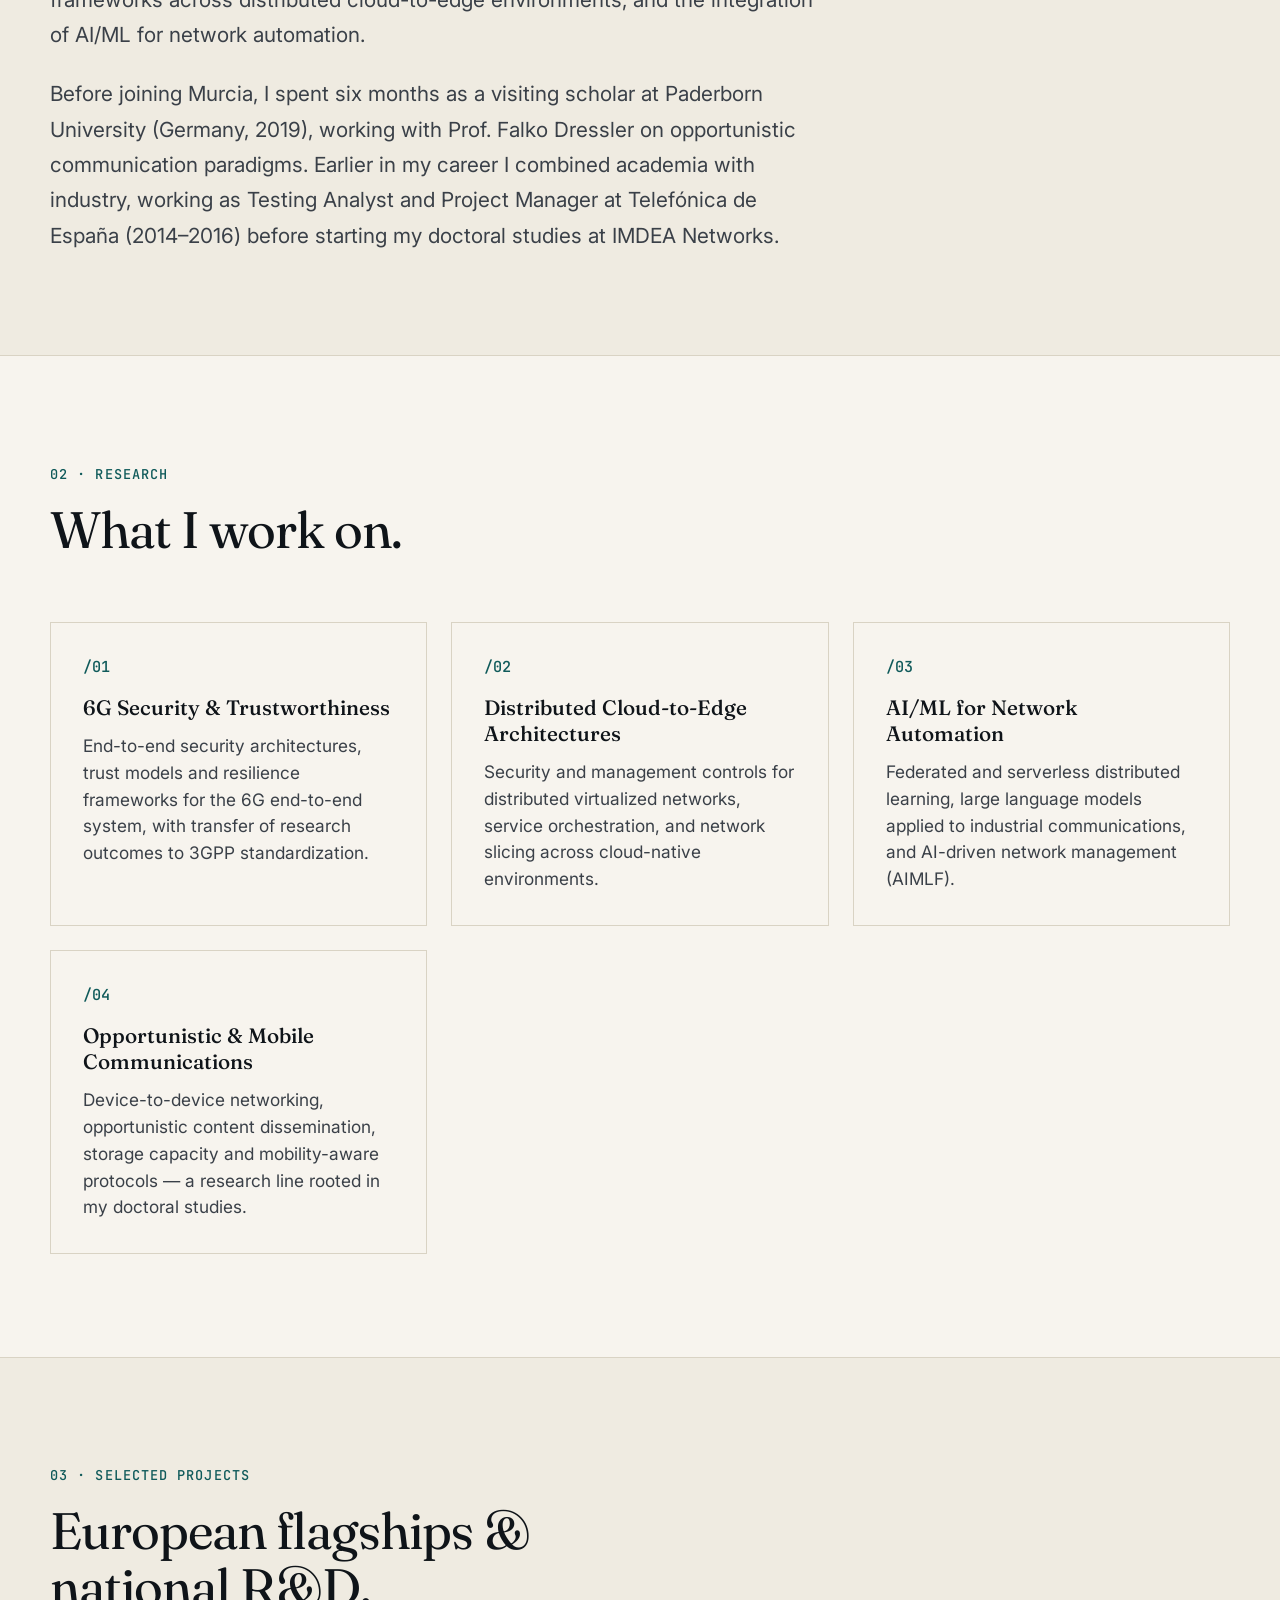
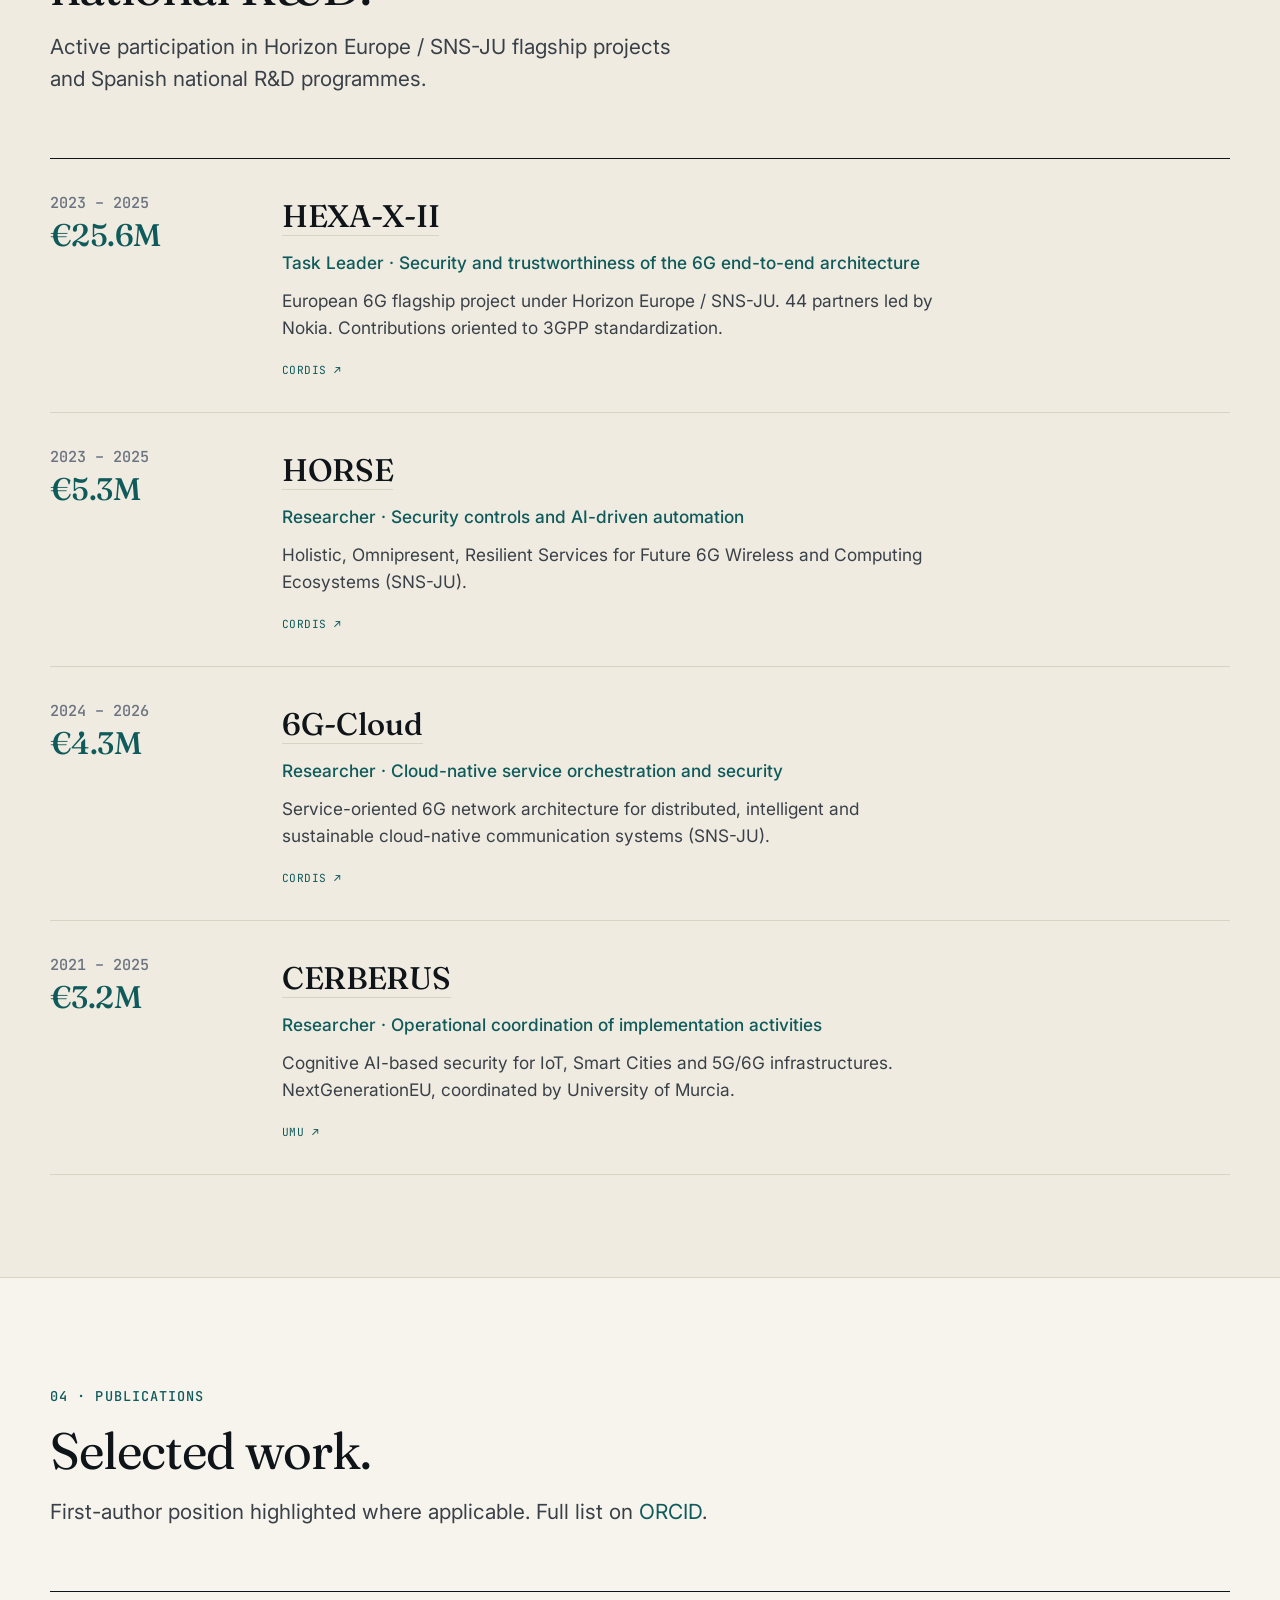
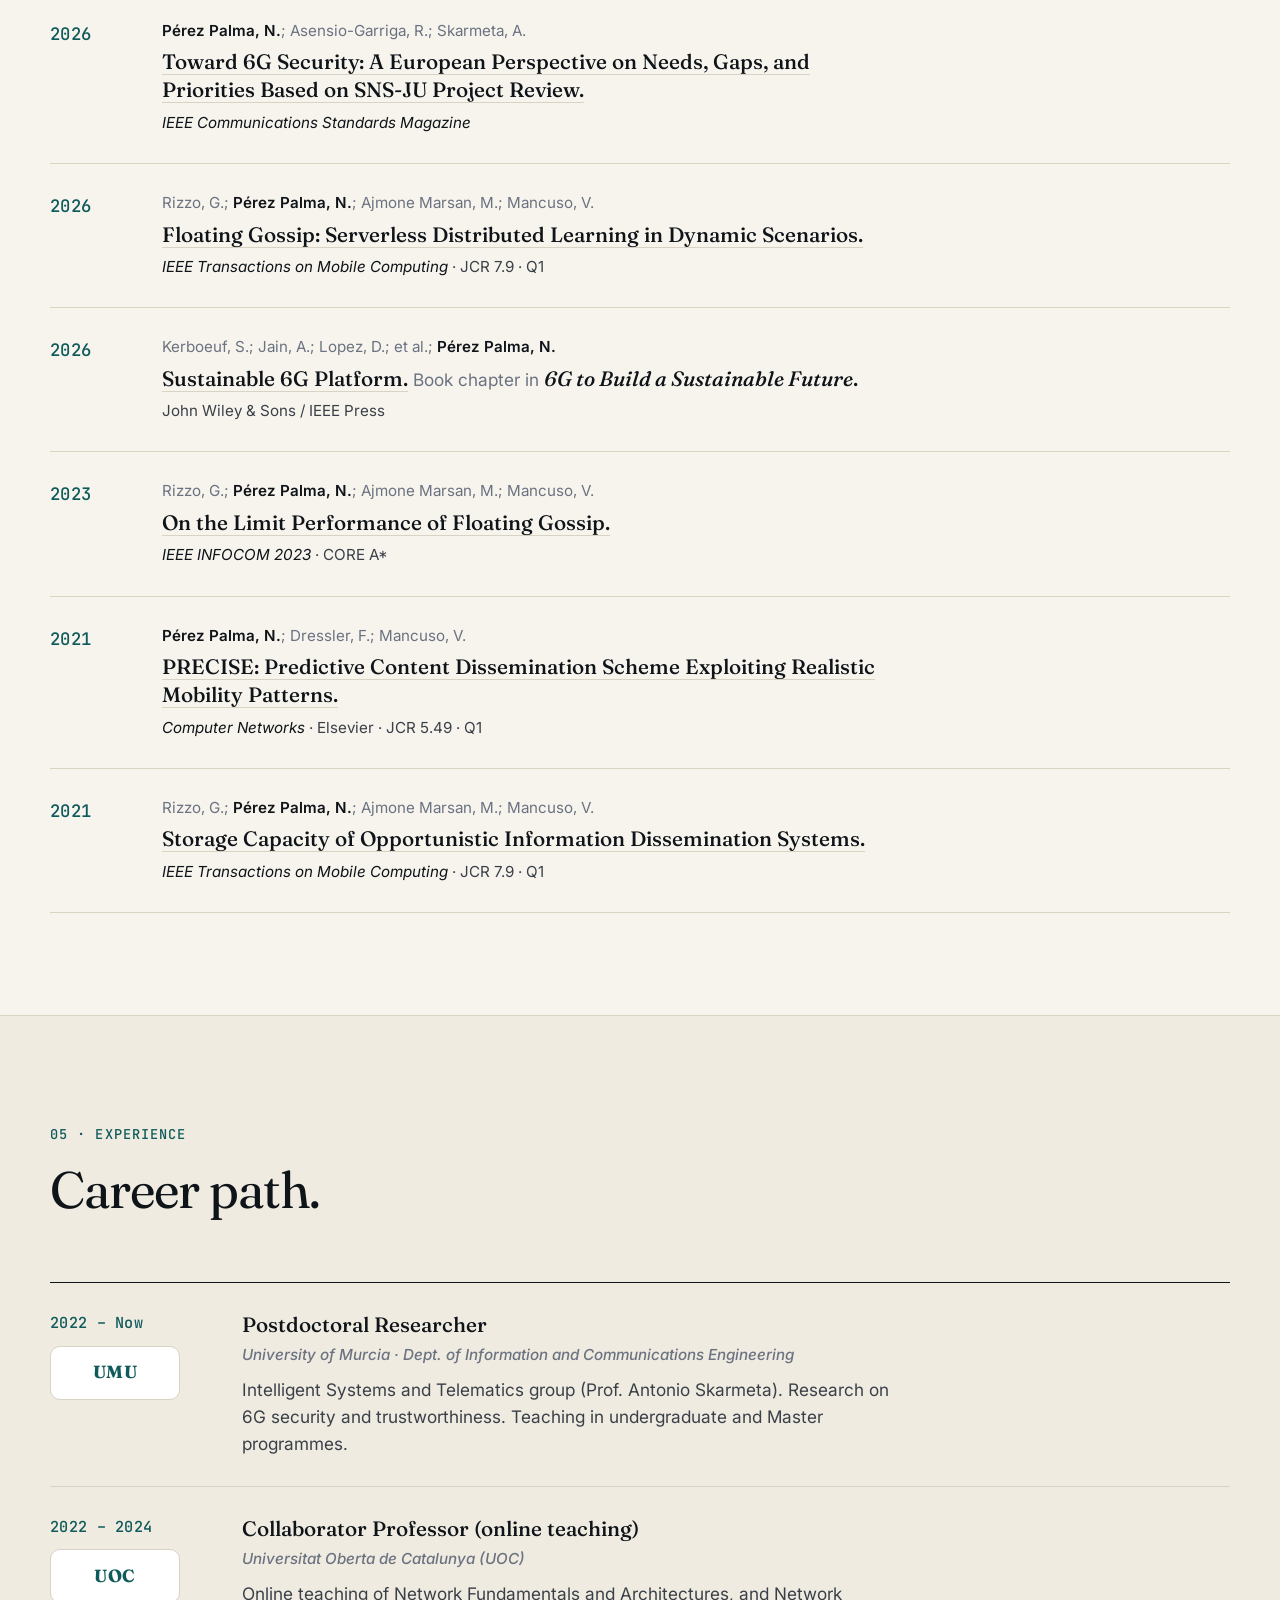
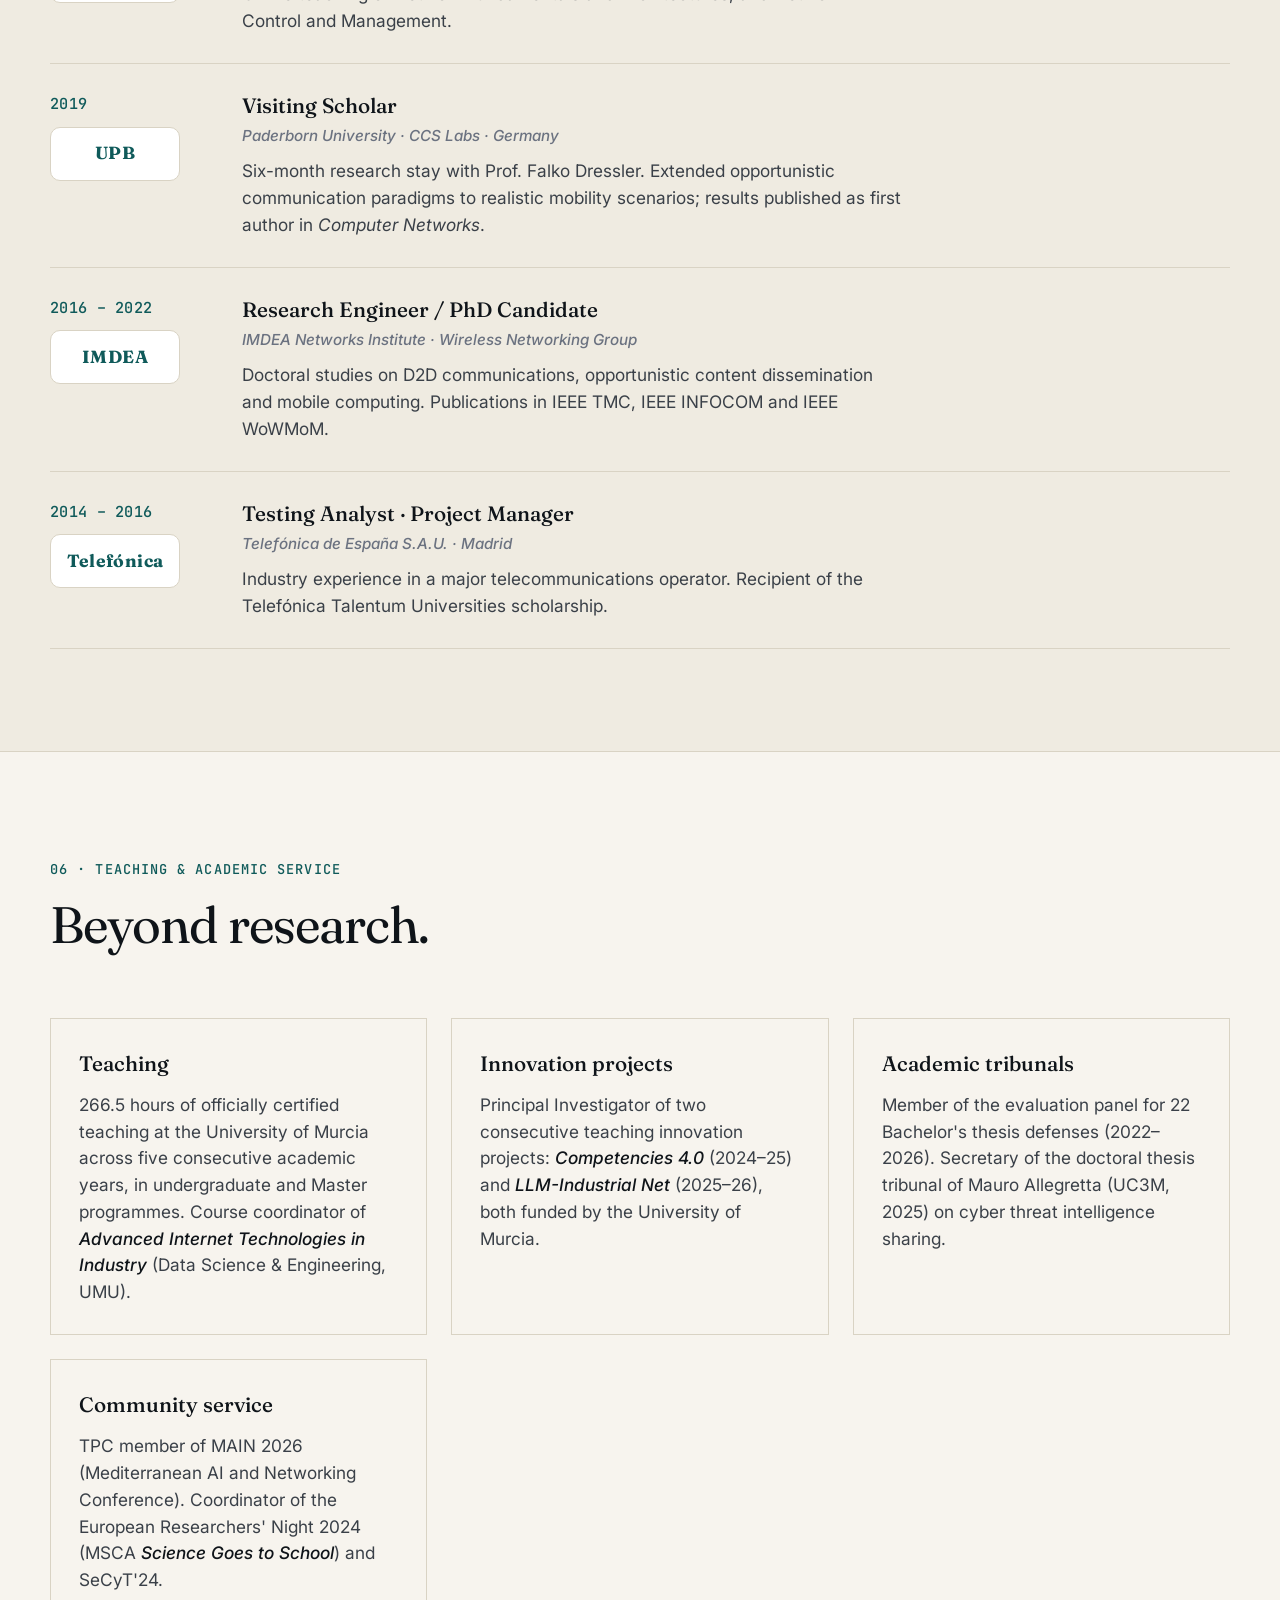
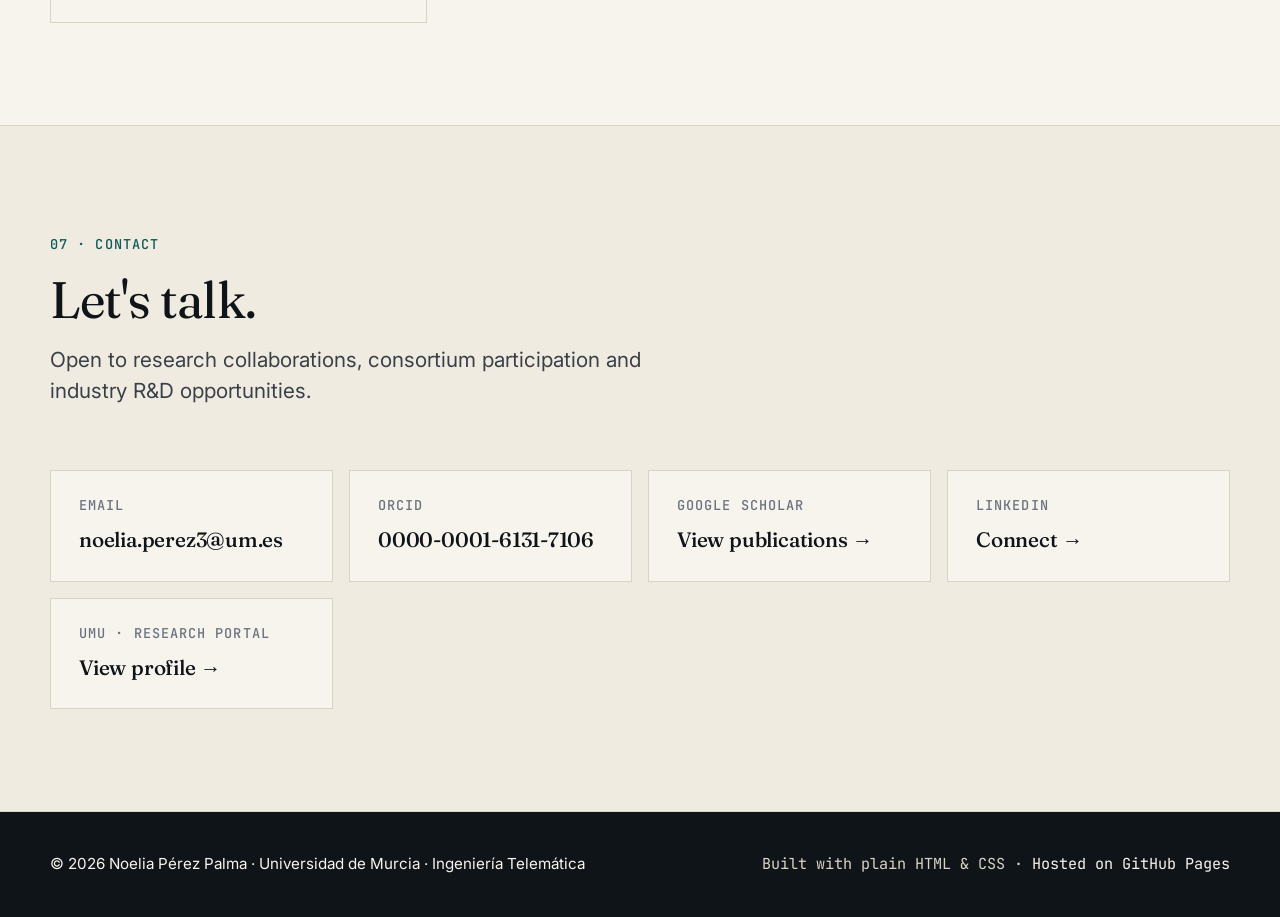
==== commit b15393b0: "Add files via upload" ====
--- a/index.html
+++ b/index.html
@@ -90,6 +90,17 @@
   }
   .proj-cordis a:hover { border-bottom-color: var(--accent, #0f5a5a); }
 
+  /* --- Fila derecha: logo + enlace CORDIS bajo la descripción --- */
+  .project-extra {
+    display: flex;
+    align-items: center;
+    gap: 1.1rem;
+    margin-top: 1.25rem;
+    flex-wrap: wrap;
+  }
+  .project-extra .proj-logo-wrap { margin-top: 0; }
+  .project-extra .proj-cordis { margin-top: 0; }
+
   /* --- Enlace en el título de cada publicación --- */
   .pub-title a {
     color: inherit;
@@ -242,56 +253,72 @@
         <div class="project-meta">
           <span class="project-years">2023 – 2025</span>
           <span class="project-budget">€25.6M</span>
-          <div class="proj-logo-wrap" style="background:#0f1419;border-color:#0f1419">
-            <img class="proj-logo" src="https://hexa-x-ii.eu/wp-content/uploads/2022/12/Hexa-X-II-logo-negatext-RGB.png" alt="HEXA-X-II logo" onerror="this.closest('.proj-logo-wrap').style.display='none'">
-          </div>
-          <div class="proj-cordis"><a href="https://cordis.europa.eu/project/id/101095759" target="_blank" rel="noopener">CORDIS ↗</a></div>
-        </div>
-        <h3 class="project-title"><a href="https://hexa-x-ii.eu/" target="_blank" rel="noopener">HEXA-X-II</a></h3>
-        <p class="project-role">Task Leader · Security and trustworthiness of the 6G end-to-end architecture</p>
-        <p class="project-desc">European 6G flagship project under Horizon Europe / SNS-JU. 44 partners led by Nokia. Contributions oriented to 3GPP standardization.</p>
+        </div>
+        <div class="project-body">
+          <h3 class="project-title"><a href="https://hexa-x-ii.eu/" target="_blank" rel="noopener">HEXA-X-II</a></h3>
+          <p class="project-role">Task Leader · Security and trustworthiness of the 6G end-to-end architecture</p>
+          <p class="project-desc">European 6G flagship project under Horizon Europe / SNS-JU. 44 partners led by Nokia. Contributions oriented to 3GPP standardization.</p>
+          <div class="project-extra">
+            <div class="proj-logo-wrap" style="background:#0f1419;border-color:#0f1419">
+              <img class="proj-logo" src="https://hexa-x-ii.eu/wp-content/uploads/2022/12/Hexa-X-II-logo-negatext-RGB.png" alt="HEXA-X-II logo" onerror="this.closest('.proj-logo-wrap').style.display='none'">
+            </div>
+            <div class="proj-cordis"><a href="https://cordis.europa.eu/project/id/101095759" target="_blank" rel="noopener">CORDIS ↗</a></div>
+          </div>
+        </div>
       </li>
 
       <li class="project-item">
         <div class="project-meta">
           <span class="project-years">2023 – 2025</span>
           <span class="project-budget">€5.3M</span>
-          <div class="proj-logo-wrap" style="background:#0f1419;border-color:#0f1419">
-            <img class="proj-logo" src="https://horse-6g.eu/wp-content/uploads/2023/02/HORSE_logo_white.png" alt="HORSE logo" onerror="this.closest('.proj-logo-wrap').style.display='none'">
-          </div>
-          <div class="proj-cordis"><a href="https://cordis.europa.eu/project/id/101096342" target="_blank" rel="noopener">CORDIS ↗</a></div>
-        </div>
-        <h3 class="project-title"><a href="https://horse-6g.eu/" target="_blank" rel="noopener">HORSE</a></h3>
-        <p class="project-role">Researcher · Security controls and AI-driven automation</p>
-        <p class="project-desc">Holistic, Omnipresent, Resilient Services for Future 6G Wireless and Computing Ecosystems (SNS-JU).</p>
+        </div>
+        <div class="project-body">
+          <h3 class="project-title"><a href="https://horse-6g.eu/" target="_blank" rel="noopener">HORSE</a></h3>
+          <p class="project-role">Researcher · Security controls and AI-driven automation</p>
+          <p class="project-desc">Holistic, Omnipresent, Resilient Services for Future 6G Wireless and Computing Ecosystems (SNS-JU).</p>
+          <div class="project-extra">
+            <div class="proj-logo-wrap" style="background:#0f1419;border-color:#0f1419">
+              <img class="proj-logo" src="https://horse-6g.eu/wp-content/uploads/2023/02/HORSE_logo_white.png" alt="HORSE logo" onerror="this.closest('.proj-logo-wrap').style.display='none'">
+            </div>
+            <div class="proj-cordis"><a href="https://cordis.europa.eu/project/id/101096342" target="_blank" rel="noopener">CORDIS ↗</a></div>
+          </div>
+        </div>
       </li>
 
       <li class="project-item">
         <div class="project-meta">
           <span class="project-years">2024 – 2026</span>
           <span class="project-budget">€4.3M</span>
-          <div class="proj-logo-wrap">
-            <img class="proj-logo" src="logos/6g-cloud.png" alt="6G-Cloud logo" onerror="this.closest('.proj-logo-wrap').style.display='none'">
-          </div>
-          <div class="proj-cordis"><a href="https://cordis.europa.eu/project/id/101139073" target="_blank" rel="noopener">CORDIS ↗</a></div>
-        </div>
-        <h3 class="project-title"><a href="https://www.6g-cloud.eu/" target="_blank" rel="noopener">6G-Cloud</a></h3>
-        <p class="project-role">Researcher · Cloud-native service orchestration and security</p>
-        <p class="project-desc">Service-oriented 6G network architecture for distributed, intelligent and sustainable cloud-native communication systems (SNS-JU).</p>
+        </div>
+        <div class="project-body">
+          <h3 class="project-title"><a href="https://www.6g-cloud.eu/" target="_blank" rel="noopener">6G-Cloud</a></h3>
+          <p class="project-role">Researcher · Cloud-native service orchestration and security</p>
+          <p class="project-desc">Service-oriented 6G network architecture for distributed, intelligent and sustainable cloud-native communication systems (SNS-JU).</p>
+          <div class="project-extra">
+            <div class="proj-logo-wrap">
+              <img class="proj-logo" src="logos/6g-cloud.png" alt="6G-Cloud logo" onerror="this.closest('.proj-logo-wrap').style.display='none'">
+            </div>
+            <div class="proj-cordis"><a href="https://cordis.europa.eu/project/id/101139073" target="_blank" rel="noopener">CORDIS ↗</a></div>
+          </div>
+        </div>
       </li>
 
       <li class="project-item">
         <div class="project-meta">
           <span class="project-years">2021 – 2025</span>
           <span class="project-budget">€3.2M</span>
-          <div class="proj-logo-wrap">
-            <img class="proj-logo" src="logos/cerberus.png" alt="CERBERUS logo" onerror="this.closest('.proj-logo-wrap').style.display='none'">
-          </div>
-          <div class="proj-cordis"><a href="https://www.um.es/web/atica/noticias/proyecto-cerberus" target="_blank" rel="noopener">UMU ↗</a></div>
-        </div>
-        <h3 class="project-title"><a href="https://www.um.es/web/atica/noticias/proyecto-cerberus" target="_blank" rel="noopener">CERBERUS</a></h3>
-        <p class="project-role">Researcher · Operational coordination of implementation activities</p>
-        <p class="project-desc">Cognitive AI-based security for IoT, Smart Cities and 5G/6G infrastructures. NextGenerationEU, coordinated by University of Murcia.</p>
+        </div>
+        <div class="project-body">
+          <h3 class="project-title"><a href="https://cerberus.inf.um.es/" target="_blank" rel="noopener">CERBERUS</a></h3>
+          <p class="project-role">Researcher · Operational coordination of implementation activities</p>
+          <p class="project-desc">Cognitive AI-based security for IoT, Smart Cities and 5G/6G infrastructures. NextGenerationEU, coordinated by University of Murcia.</p>
+          <div class="project-extra">
+            <div class="proj-logo-wrap" style="background:#0f1419;border-color:#0f1419">
+              <img class="proj-logo" src="https://cerberus.inf.um.es/images/LogoCerberus_Horizontal_Positivo_5GBlanco.png" alt="CERBERUS logo" onerror="this.closest('.proj-logo-wrap').style.display='none'">
+            </div>
+            <div class="proj-cordis"><a href="https://www.um.es/web/atica/noticias/proyecto-cerberus" target="_blank" rel="noopener">UMU ↗</a></div>
+          </div>
+        </div>
       </li>
     </ul>
   </div>
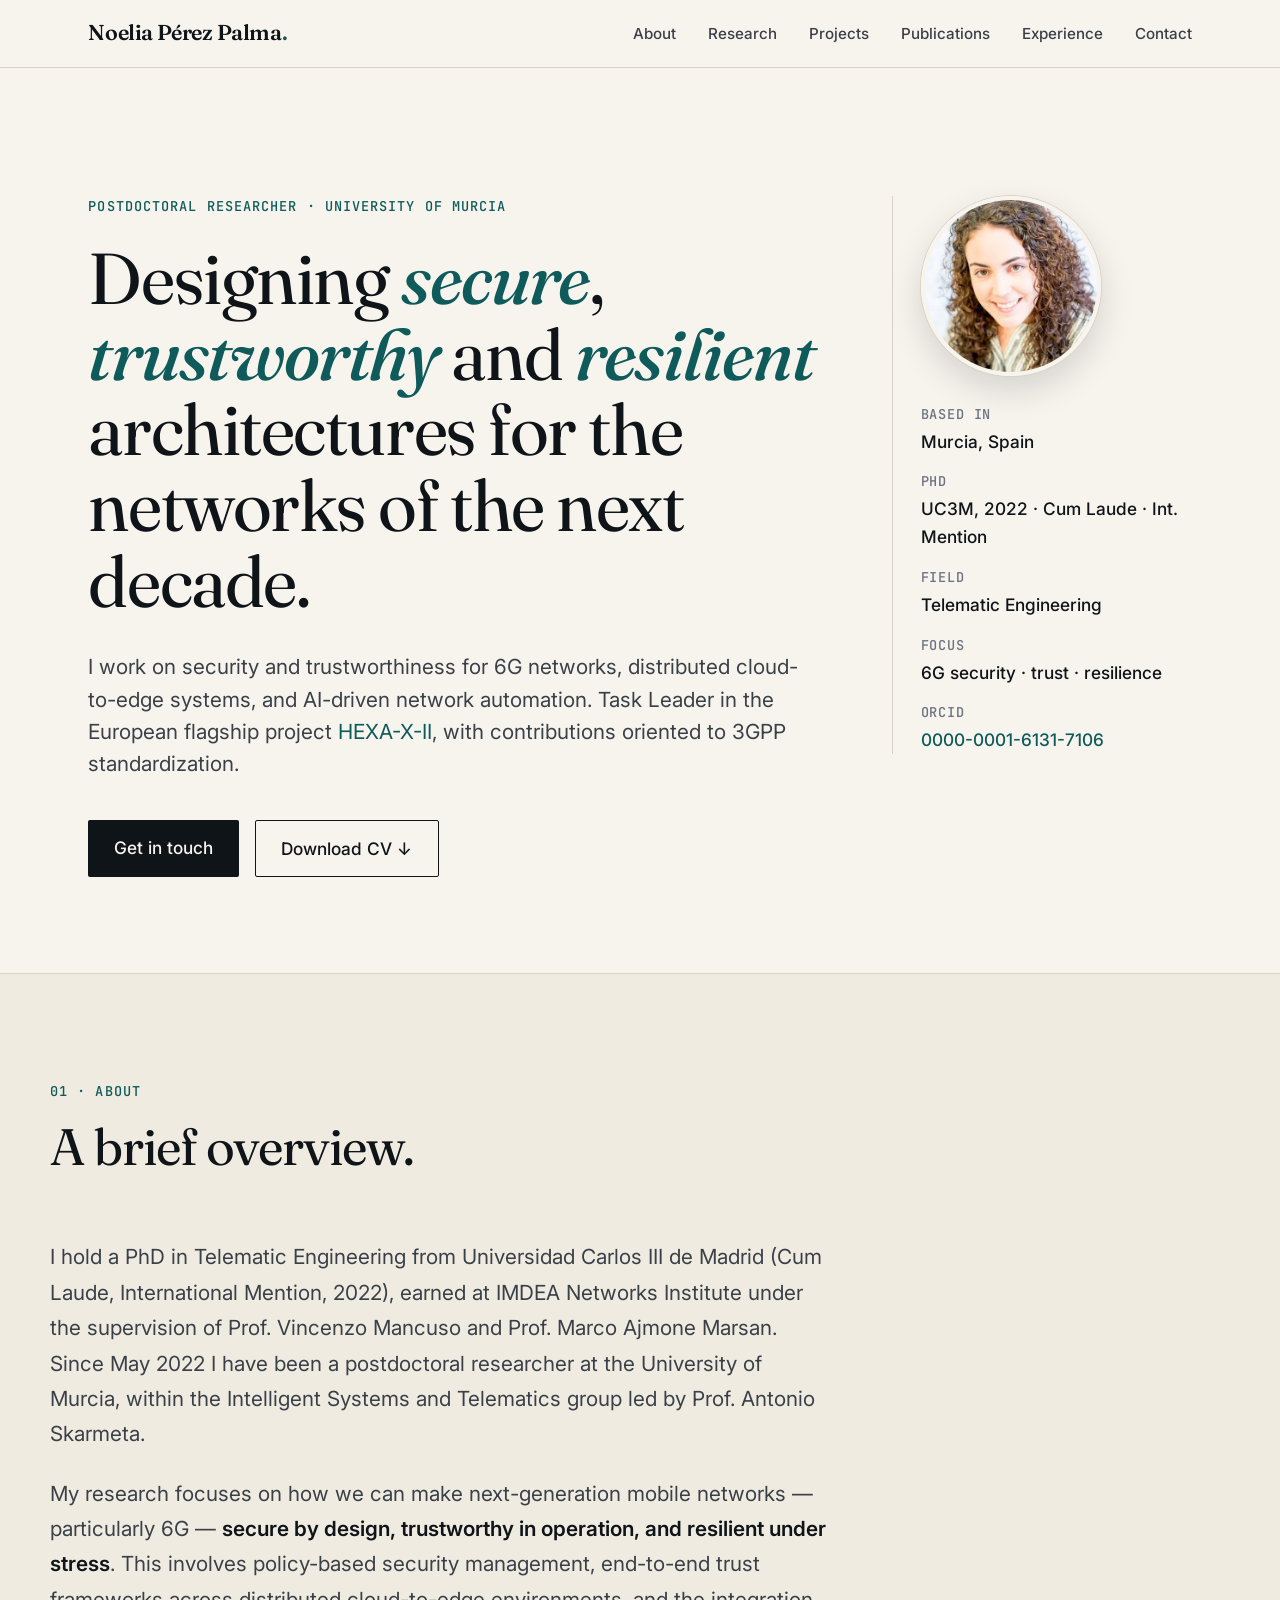
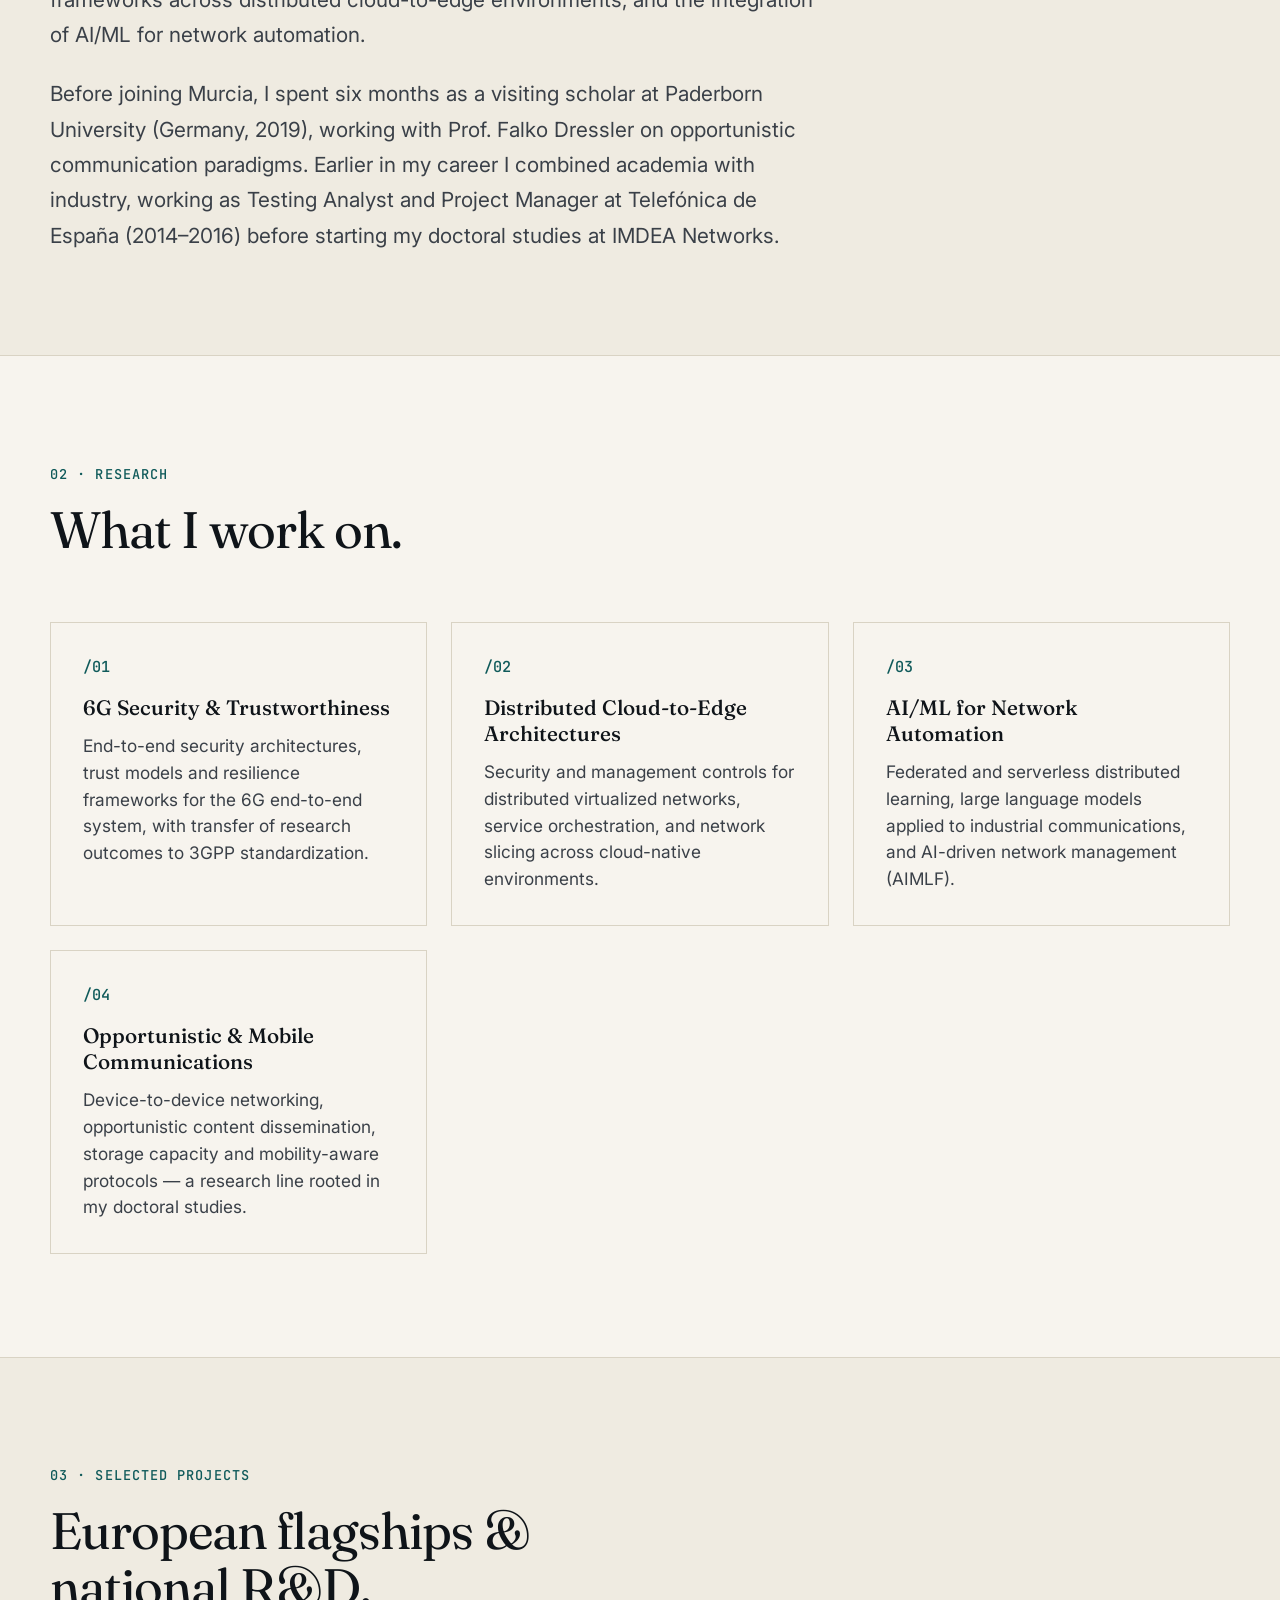
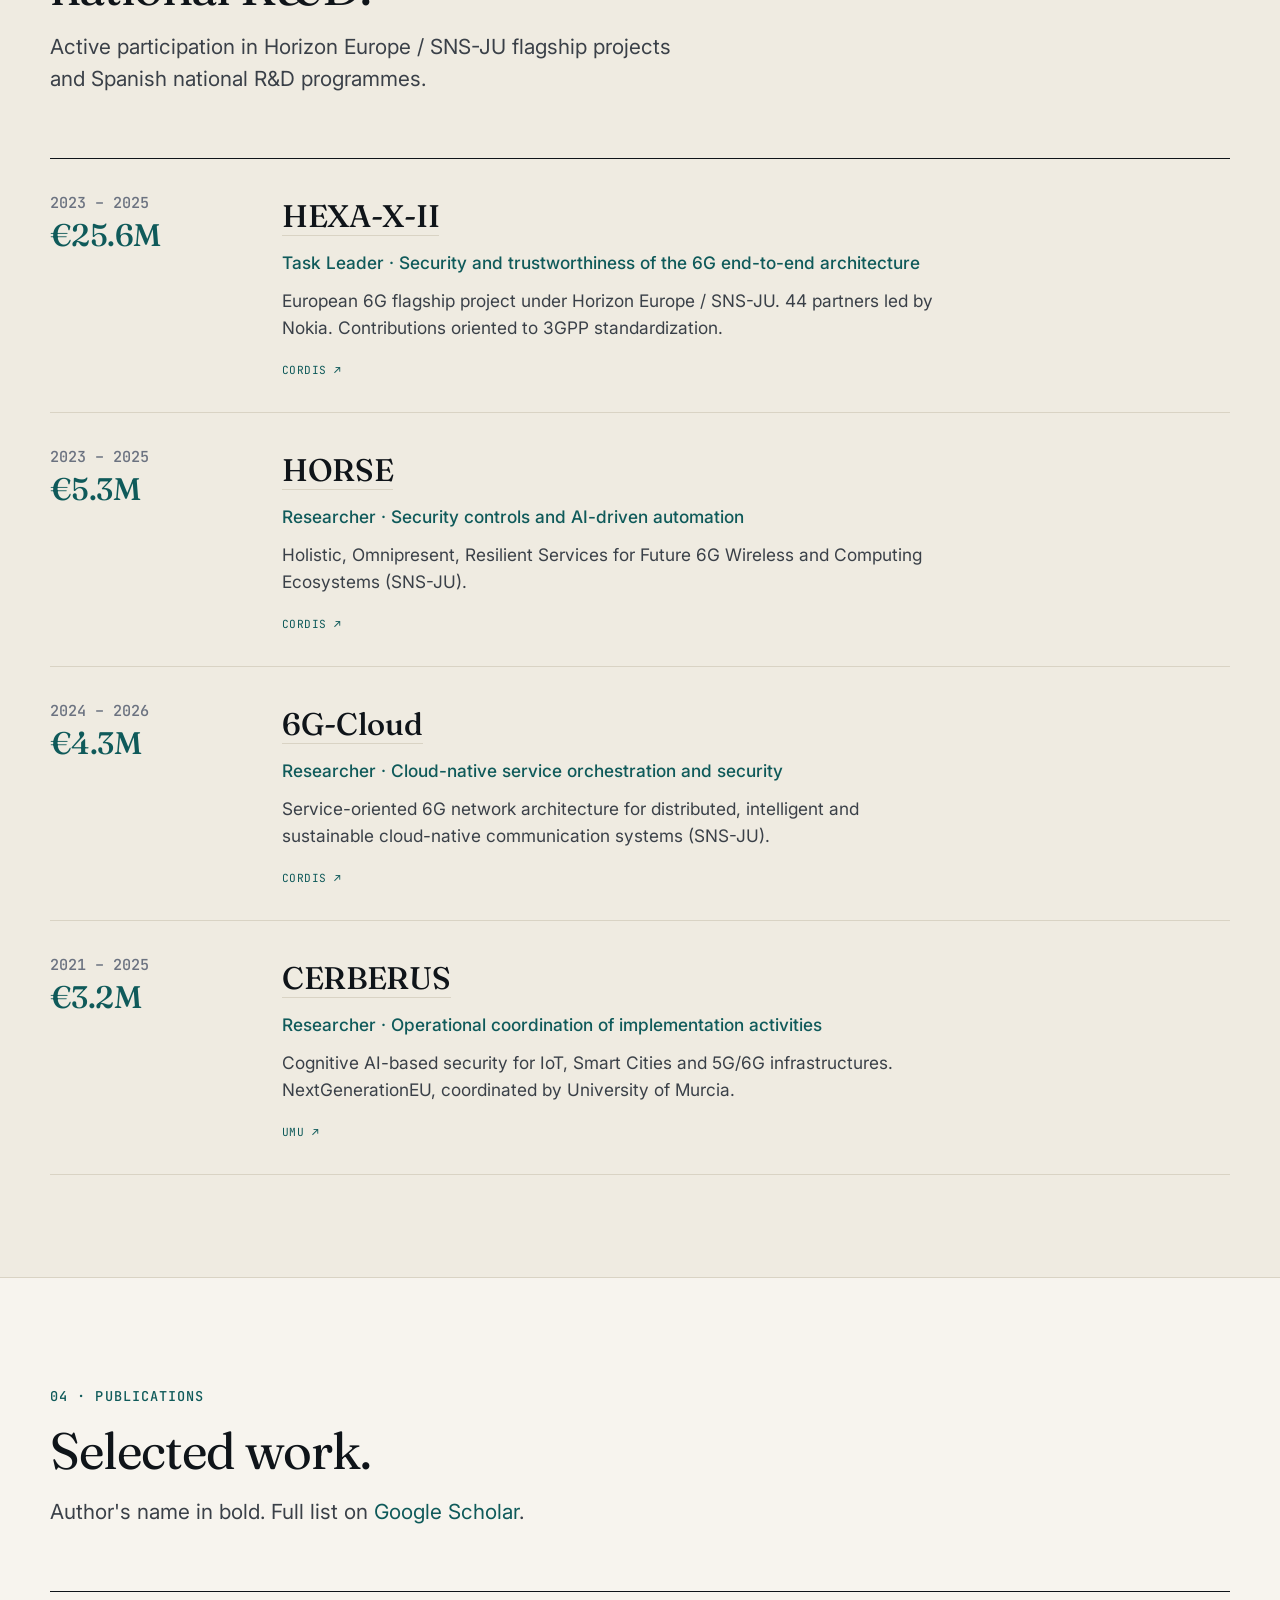
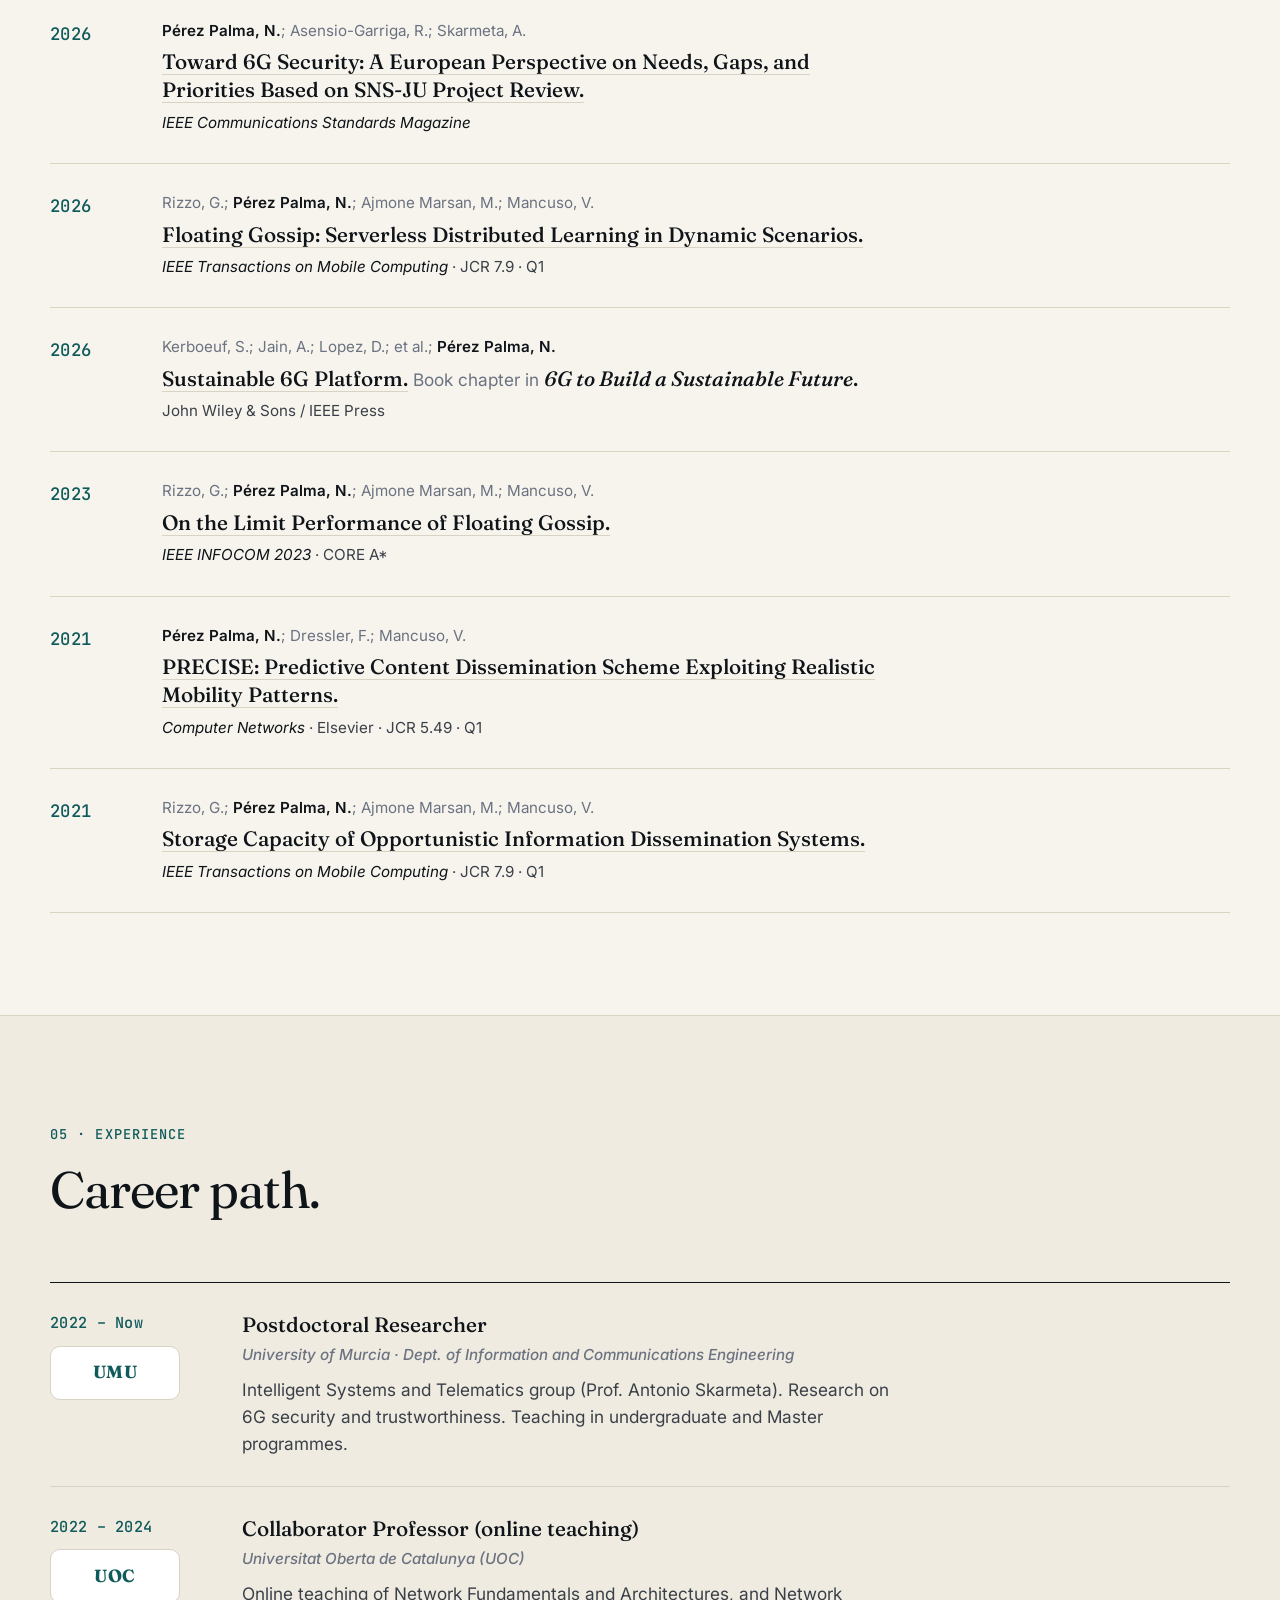
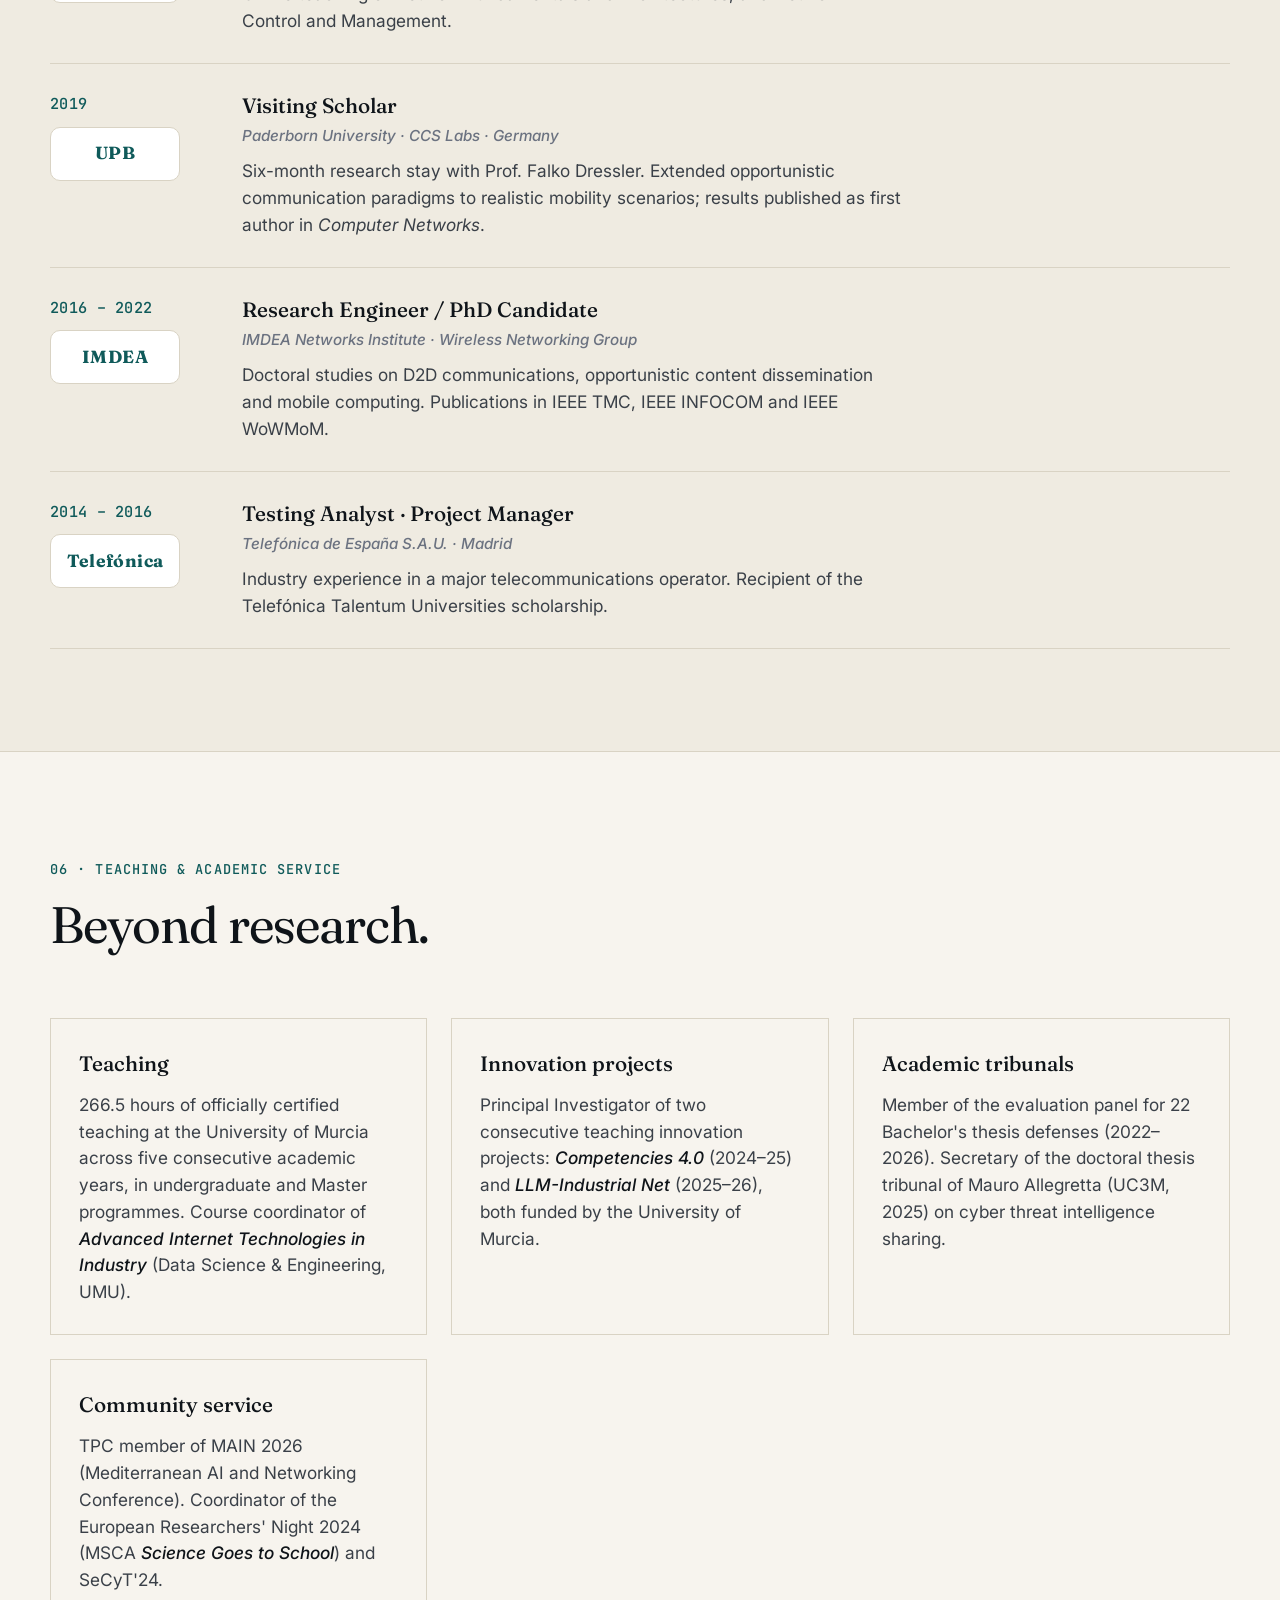
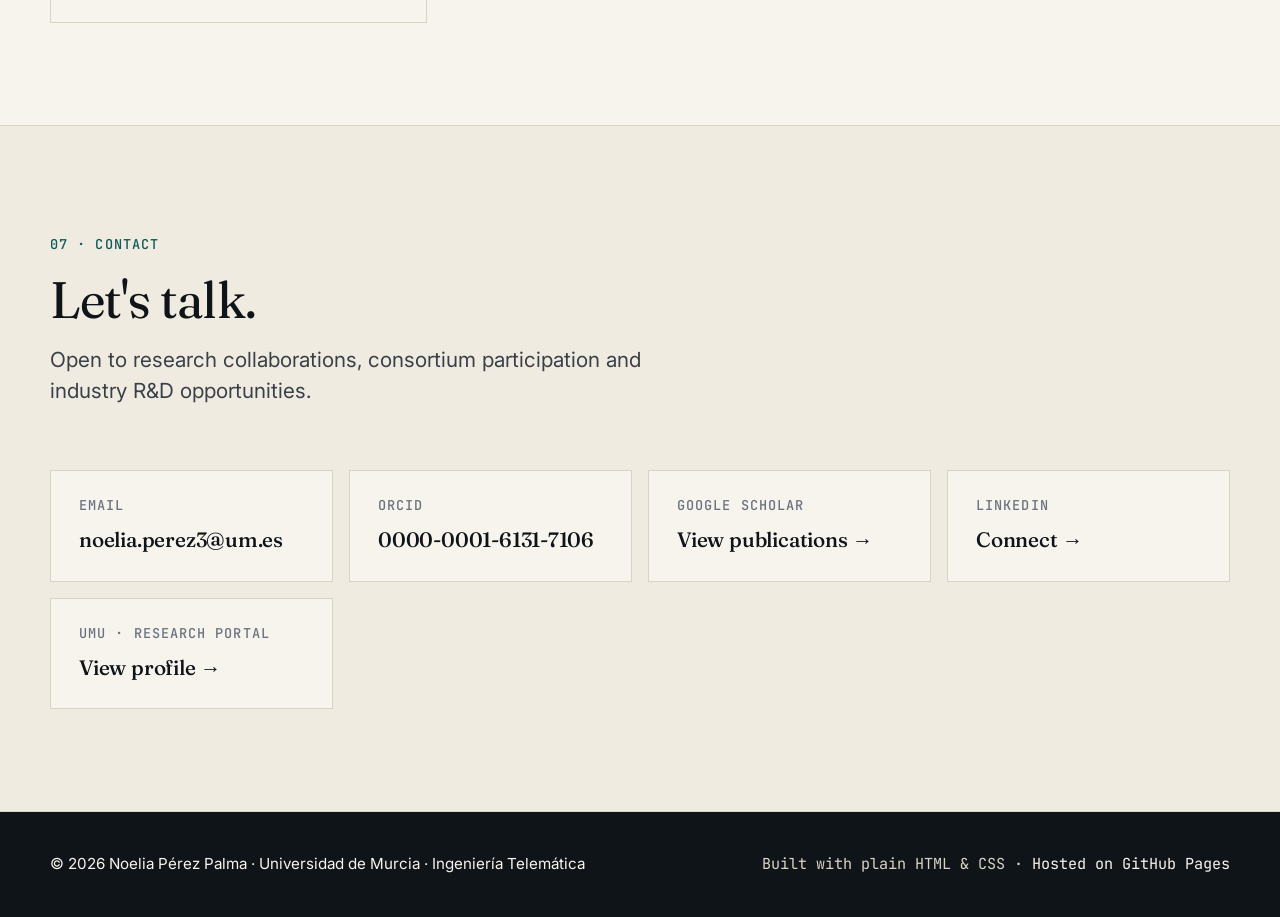
==== commit 90798420: "Add files via upload" ====
--- a/index.html
+++ b/index.html
@@ -64,8 +64,19 @@
     border-radius: 8px;
     padding: 6px 9px;
     overflow: hidden;
-  }
+    box-sizing: border-box;
+    text-decoration: none;
+    cursor: pointer;
+    transition: border-color .15s ease, box-shadow .15s ease, transform .15s ease;
+  }
+  .proj-logo-wrap:hover {
+    border-color: var(--accent, #0f5a5a);
+    box-shadow: 0 3px 12px rgba(15, 20, 25, 0.12);
+    transform: translateY(-1px);
+  }
+  .proj-logo-wrap--dark { background: var(--accent, #0f5a5a); border-color: var(--accent, #0f5a5a); }
   .proj-logo { max-width: 100%; max-height: 100%; object-fit: contain; display: block; }
+  .proj-logo--invert { filter: brightness(0) invert(1); }
 
   /* --- Enlaces de proyecto (título -> web; enlace CORDIS en la meta) --- */
   .project-title a {
@@ -259,9 +270,9 @@
           <p class="project-role">Task Leader · Security and trustworthiness of the 6G end-to-end architecture</p>
           <p class="project-desc">European 6G flagship project under Horizon Europe / SNS-JU. 44 partners led by Nokia. Contributions oriented to 3GPP standardization.</p>
           <div class="project-extra">
-            <div class="proj-logo-wrap" style="background:#0f1419;border-color:#0f1419">
+            <a class="proj-logo-wrap proj-logo-wrap--dark" href="https://hexa-x-ii.eu/" target="_blank" rel="noopener" aria-label="HEXA-X-II – project website">
               <img class="proj-logo" src="https://hexa-x-ii.eu/wp-content/uploads/2022/12/Hexa-X-II-logo-negatext-RGB.png" alt="HEXA-X-II logo" onerror="this.closest('.proj-logo-wrap').style.display='none'">
-            </div>
+            </a>
             <div class="proj-cordis"><a href="https://cordis.europa.eu/project/id/101095759" target="_blank" rel="noopener">CORDIS ↗</a></div>
           </div>
         </div>
@@ -277,9 +288,9 @@
           <p class="project-role">Researcher · Security controls and AI-driven automation</p>
           <p class="project-desc">Holistic, Omnipresent, Resilient Services for Future 6G Wireless and Computing Ecosystems (SNS-JU).</p>
           <div class="project-extra">
-            <div class="proj-logo-wrap" style="background:#0f1419;border-color:#0f1419">
+            <a class="proj-logo-wrap proj-logo-wrap--dark" href="https://horse-6g.eu/" target="_blank" rel="noopener" aria-label="HORSE – project website">
               <img class="proj-logo" src="https://horse-6g.eu/wp-content/uploads/2023/02/HORSE_logo_white.png" alt="HORSE logo" onerror="this.closest('.proj-logo-wrap').style.display='none'">
-            </div>
+            </a>
             <div class="proj-cordis"><a href="https://cordis.europa.eu/project/id/101096342" target="_blank" rel="noopener">CORDIS ↗</a></div>
           </div>
         </div>
@@ -295,9 +306,9 @@
           <p class="project-role">Researcher · Cloud-native service orchestration and security</p>
           <p class="project-desc">Service-oriented 6G network architecture for distributed, intelligent and sustainable cloud-native communication systems (SNS-JU).</p>
           <div class="project-extra">
-            <div class="proj-logo-wrap">
-              <img class="proj-logo" src="logos/6g-cloud.png" alt="6G-Cloud logo" onerror="this.closest('.proj-logo-wrap').style.display='none'">
-            </div>
+            <a class="proj-logo-wrap proj-logo-wrap--dark" href="https://www.6g-cloud.eu/" target="_blank" rel="noopener" aria-label="6G-Cloud – project website">
+              <img class="proj-logo proj-logo--invert" src="https://www.6g-cloud.eu/wp-content/uploads/elementor/thumbs/6G-cloud-horizontal-black-r0yvyh11cx40a5y3alfgk1y5vd6kbtpy5ofkjw79zw.png" alt="6G-Cloud logo" onerror="this.closest('.proj-logo-wrap').style.display='none'">
+            </a>
             <div class="proj-cordis"><a href="https://cordis.europa.eu/project/id/101139073" target="_blank" rel="noopener">CORDIS ↗</a></div>
           </div>
         </div>
@@ -313,9 +324,9 @@
           <p class="project-role">Researcher · Operational coordination of implementation activities</p>
           <p class="project-desc">Cognitive AI-based security for IoT, Smart Cities and 5G/6G infrastructures. NextGenerationEU, coordinated by University of Murcia.</p>
           <div class="project-extra">
-            <div class="proj-logo-wrap" style="background:#0f1419;border-color:#0f1419">
+            <a class="proj-logo-wrap proj-logo-wrap--dark" href="https://cerberus.inf.um.es/" target="_blank" rel="noopener" aria-label="CERBERUS – project website">
               <img class="proj-logo" src="https://cerberus.inf.um.es/images/LogoCerberus_Horizontal_Positivo_5GBlanco.png" alt="CERBERUS logo" onerror="this.closest('.proj-logo-wrap').style.display='none'">
-            </div>
+            </a>
             <div class="proj-cordis"><a href="https://www.um.es/web/atica/noticias/proyecto-cerberus" target="_blank" rel="noopener">UMU ↗</a></div>
           </div>
         </div>
@@ -330,7 +341,7 @@
     <div class="section-head">
       <span class="section-tag">04 · Publications</span>
       <h2 class="section-title">Selected work.</h2>
-      <p class="section-lede">First-author position highlighted where applicable. Full list on <a class="inline-link" href="https://orcid.org/0000-0001-6131-7106" target="_blank" rel="noopener">ORCID</a>.</p>
+      <p class="section-lede">Author's name in bold. Full list on <a class="inline-link" href="https://scholar.google.com/citations?user=sKx3AEAAAAAJ&amp;hl=es" target="_blank" rel="noopener">Google Scholar</a>.</p>
     </div>
 
     <ol class="pubs-list">
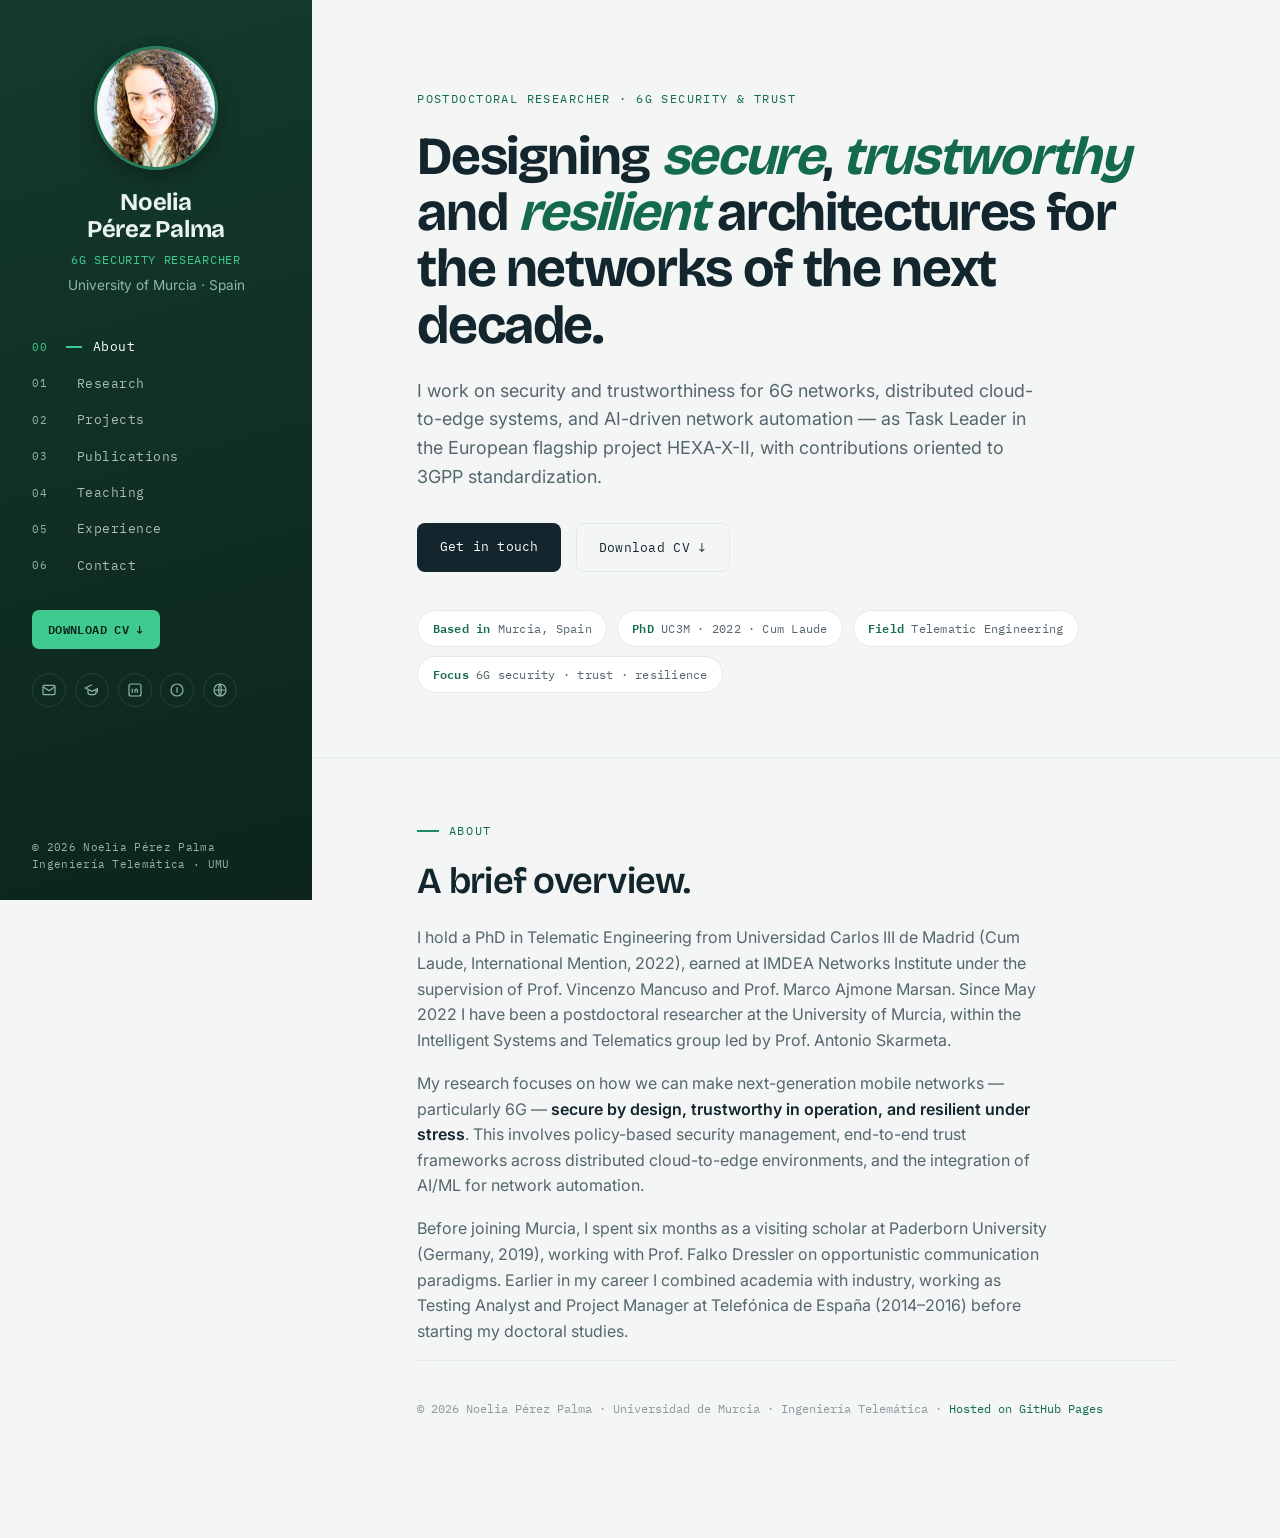
==== commit 67664923: "Add files via upload" ====
--- a/index.html
+++ b/index.html
@@ -2,566 +2,299 @@
 <html lang="en">
 <head>
 <meta charset="UTF-8">
-<meta name="viewport" content="width=device-width, initial-scale=1.0">
-<title>Noelia Pérez Palma, PhD — 6G Security Researcher</title>
-<meta name="description" content="Postdoctoral researcher in 6G security, trustworthiness and distributed architectures. Task Leader in HEXA-X-II. Publications in IEEE TMC, Computer Networks, IEEE Communications Standards Magazine.">
-<meta name="author" content="Noelia Pérez Palma">
+<meta name="viewport" content="width=device-width, initial-scale=1">
+<title>Noelia Pérez Palma — 6G Security Researcher</title>
 <link rel="preconnect" href="https://fonts.googleapis.com">
 <link rel="preconnect" href="https://fonts.gstatic.com" crossorigin>
-<link rel="stylesheet" href="https://fonts.googleapis.com/css2?family=Fraunces:opsz,wght@9..144,300;9..144,400;9..144,500;9..144,600;9..144,700&family=Inter:wght@300;400;500;600;700&family=JetBrains+Mono:wght@400;500&display=swap">
-<link rel="stylesheet" href="styles.css">
+<link href="https://fonts.googleapis.com/css2?family=Bricolage+Grotesque:opsz,wght@12..96,400;12..96,500;12..96,600;12..96,700&family=Inter:wght@400;500;600&family=IBM+Plex+Mono:wght@400;500;600&display=swap" rel="stylesheet">
 <style>
-  /* --- Foto de perfil en el hero --- */
-  .hero-photo {
-    width: 180px;
-    height: 180px;
-    border-radius: 50%;
-    object-fit: cover;
-    display: block;
-    margin: 0 0 1.75rem;
-    border: 4px solid var(--paper);
-    box-shadow: 0 0 0 1px var(--line), 0 14px 34px rgba(0,0,0,0.14);
-  }
-
-  /* --- Logo de institución en la línea temporal (Career path) --- */
-  .org-logo-wrap {
-    display: flex;
-    align-items: center;
-    justify-content: center;
-    width: 100%;
-    max-width: 130px;
-    height: 54px;
-    padding: 7px 9px;
-    margin-top: 0.65rem;
-    border: 1px solid var(--line);
-    border-radius: 10px;
-    background: #fff;
-    overflow: hidden;
-  }
-  .org-logo { max-width: 100%; max-height: 100%; object-fit: contain; display: block; }
-  .org-fallback {
-    display: none;
-    font-family: var(--font-display, inherit);
-    font-weight: 700;
-    font-size: 1.1rem;
-    letter-spacing: 0.02em;
-    color: var(--accent, #333);
-    text-align: center;
-    line-height: 1.05;
-  }
-
-  /* --- Logo de proyecto (columna izquierda de cada proyecto) --- */
-  .proj-logo-wrap {
-    margin-top: 0.85rem;
-    width: 100%;
-    max-width: 150px;
-    height: 46px;
-    display: flex;
-    align-items: center;
-    justify-content: flex-start;
-    background: #fff;
-    border: 1px solid var(--line);
-    border-radius: 8px;
-    padding: 6px 9px;
-    overflow: hidden;
-    box-sizing: border-box;
-    text-decoration: none;
-    cursor: pointer;
-    transition: border-color .15s ease, box-shadow .15s ease, transform .15s ease;
-  }
-  .proj-logo-wrap:hover {
-    border-color: var(--accent, #0f5a5a);
-    box-shadow: 0 3px 12px rgba(15, 20, 25, 0.12);
-    transform: translateY(-1px);
-  }
-  .proj-logo-wrap--dark { background: var(--accent, #0f5a5a); border-color: var(--accent, #0f5a5a); }
-  .proj-logo { max-width: 100%; max-height: 100%; object-fit: contain; display: block; }
-  .proj-logo--invert { filter: brightness(0) invert(1); }
-
-  /* --- Enlaces de proyecto (título -> web; enlace CORDIS en la meta) --- */
-  .project-title a {
-    color: inherit;
-    text-decoration: none;
-    border-bottom: 1px solid var(--line);
-    transition: border-color .15s, color .15s;
-  }
-  .project-title a:hover { color: var(--accent); border-color: var(--accent); }
-  .proj-cordis {
-    margin-top: 0.6rem;
-    font-family: var(--font-mono, monospace);
-    font-size: 0.7rem;
-    letter-spacing: 0.04em;
-    text-transform: uppercase;
-  }
-  .proj-cordis a {
-    color: var(--accent, #0f5a5a);
-    text-decoration: none;
-    border-bottom: 1px solid transparent;
-    transition: border-color .15s;
-  }
-  .proj-cordis a:hover { border-bottom-color: var(--accent, #0f5a5a); }
-
-  /* --- Fila derecha: logo + enlace CORDIS bajo la descripción --- */
-  .project-extra {
-    display: flex;
-    align-items: center;
-    gap: 1.1rem;
-    margin-top: 1.25rem;
-    flex-wrap: wrap;
-  }
-  .project-extra .proj-logo-wrap { margin-top: 0; }
-  .project-extra .proj-cordis { margin-top: 0; }
-
-  /* --- Enlace en el título de cada publicación --- */
-  .pub-title a {
-    color: inherit;
-    text-decoration: none;
-    border-bottom: 1px solid var(--line);
-    transition: color 0.2s ease, border-color 0.2s ease;
-  }
-  .pub-title a:hover {
-    color: var(--accent);
-    border-color: var(--accent);
-  }
-  .pub-link {
-    display: inline-block;
-    margin-top: 0.35rem;
-    font-family: var(--font-mono);
-    font-size: 0.72rem;
-    letter-spacing: 0.06em;
-    text-transform: uppercase;
-    color: var(--ink-mute);
-    text-decoration: none;
-    border-bottom: 1px solid transparent;
-  }
-  .pub-link:hover { color: var(--accent); border-color: var(--accent); }
-
-  @media (max-width: 640px) {
-    .hero-photo { width: 140px; height: 140px; margin: 0 auto 1.5rem; }
-    .org-logo-wrap { max-width: 110px; height: 48px; }
-  }
+/* ============================================================
+   Noelia Pérez Palma — personal site
+   Shared stylesheet (multi-page)
+   Fonts: Bricolage Grotesque (display) · Inter (body) · IBM Plex Mono (data)
+   ============================================================ */
+:root{
+  --sidebar-1:#143a2e; --sidebar-2:#0c241c;
+  --bg:#f3f6f4; --card:#ffffff;
+  --ink:#13252d; --ink-soft:#54666e; --ink-mute:#8b9aa0;
+  --line:#e3e8ea; --line-2:#eef1f2;
+  --accent:#1f8a63; --accent-deep:#146b4c; --accent-bright:#3fca8f;
+  --sb-text:#eaf4ee; --sb-mute:#8fb8a2; --sb-line:rgba(255,255,255,.10);
+  --serif:'Bricolage Grotesque',system-ui,sans-serif;
+  --sans:'Inter',system-ui,sans-serif;
+  --mono:'IBM Plex Mono',ui-monospace,monospace;
+  --sb-w:312px;
+  --maxw:860px;
+}
+*{box-sizing:border-box;margin:0;padding:0}
+html{scroll-behavior:smooth}
+body{font-family:var(--sans);color:var(--ink);background:var(--bg);line-height:1.6;-webkit-font-smoothing:antialiased}
+a{color:inherit}
+em{font-style:italic;color:var(--accent-deep)}
+
+/* ---------------- SIDEBAR ---------------- */
+.sidebar{
+  position:fixed;top:0;left:0;bottom:0;width:var(--sb-w);
+  background:linear-gradient(165deg,var(--sidebar-1),var(--sidebar-2));
+  color:var(--sb-text);padding:2.4rem 2rem 1.6rem;
+  display:flex;flex-direction:column;overflow-y:auto;z-index:20;
+}
+.sb-top{position:relative;text-align:center;padding-top:.5rem}
+.signal{position:absolute;top:-6px;left:50%;transform:translateX(-50%);width:230px;height:150px;pointer-events:none;opacity:.5}
+.signal circle{fill:none;stroke:var(--accent-bright);stroke-width:1}
+.signal .r1{opacity:.55}.signal .r2{opacity:.32}.signal .r3{opacity:.16}
+@media (prefers-reduced-motion:no-preference){
+  .signal .r1{animation:pulse 4.2s ease-out infinite}
+  .signal .r2{animation:pulse 4.2s ease-out infinite .5s}
+  .signal .r3{animation:pulse 4.2s ease-out infinite 1s}
+  @keyframes pulse{0%{opacity:0;transform:scale(.6)}30%{opacity:.5}100%{opacity:0;transform:scale(1.15)}}
+  .signal{transform-box:fill-box}
+}
+.photo{position:relative;width:124px;height:124px;border-radius:50%;object-fit:cover;margin:0 auto;display:block;border:3px solid rgba(63,202,143,.55);box-shadow:0 6px 22px rgba(0,0,0,.35);background:#0c241c}
+.photo-fallback{width:124px;height:124px;border-radius:50%;margin:0 auto;display:none;align-items:center;justify-content:center;font-family:var(--serif);font-size:2.4rem;color:var(--accent-bright);border:3px solid rgba(63,202,143,.55);background:#0c241c}
+.sb-name{font-family:var(--serif);font-weight:700;font-size:1.5rem;line-height:1.12;letter-spacing:-.01em;margin-top:1.15rem}
+.sb-name a{text-decoration:none;color:inherit}
+.sb-role{font-family:var(--mono);font-size:.72rem;letter-spacing:.06em;text-transform:uppercase;color:var(--accent-bright);margin-top:.55rem}
+.sb-place{font-size:.85rem;color:var(--sb-mute);margin-top:.35rem}
+.sb-nav{margin-top:2rem;list-style:none}
+.sb-nav a{display:flex;align-items:center;gap:.7rem;text-decoration:none;font-family:var(--mono);font-size:.8rem;letter-spacing:.04em;color:rgba(234,243,244,.72);padding:.5rem 0;transition:color .18s ease}
+.sb-nav a .bar{width:0;height:2px;background:var(--accent-bright);transition:width .2s ease;flex:none}
+.sb-nav a .num{font-size:.68rem;color:var(--sb-mute);width:1.4rem;flex:none}
+.sb-nav a:hover,.sb-nav a.active{color:#fff}
+.sb-nav a:hover .bar,.sb-nav a.active .bar{width:16px}
+.sb-nav a.active .num{color:var(--accent-bright)}
+.sb-cv{display:inline-flex;align-items:center;gap:.5rem;margin-top:1.6rem;font-family:var(--mono);font-size:.76rem;letter-spacing:.03em;text-transform:uppercase;color:#0c241c;background:var(--accent-bright);text-decoration:none;padding:.62rem 1rem;border-radius:7px;font-weight:600;transition:transform .15s ease,box-shadow .15s ease;align-self:flex-start}
+.sb-cv:hover{transform:translateY(-1px);box-shadow:0 6px 16px rgba(63,202,143,.3)}
+.sb-social{display:flex;gap:.55rem;margin-top:1.5rem;flex-wrap:wrap}
+.sb-social a{width:34px;height:34px;border-radius:50%;border:1px solid var(--sb-line);display:flex;align-items:center;justify-content:center;color:var(--sb-mute);text-decoration:none;transition:all .18s ease}
+.sb-social a:hover{color:#0c241c;background:var(--accent-bright);border-color:var(--accent-bright);transform:translateY(-2px)}
+.sb-social svg{width:16px;height:16px;display:block}
+.sb-foot{margin-top:auto;padding-top:1.6rem;font-family:var(--mono);font-size:.66rem;color:var(--sb-mute);letter-spacing:.03em;line-height:1.7}
+
+/* ---------------- MAIN ---------------- */
+.main{margin-left:var(--sb-w)}
+.wrap{max-width:var(--maxw);margin:0 auto;padding:0 clamp(1.5rem,4vw,4rem)}
+section{padding:4rem 0;border-top:1px solid var(--line)}
+section:first-of-type{border-top:none}
+.eyebrow{font-family:var(--mono);font-size:.72rem;letter-spacing:.14em;text-transform:uppercase;color:var(--accent-deep);display:flex;align-items:center;gap:.6rem;margin-bottom:1.3rem}
+.eyebrow::before{content:"";width:22px;height:2px;background:var(--accent)}
+h2{font-family:var(--serif);font-weight:600;font-size:clamp(1.7rem,3.4vw,2.3rem);letter-spacing:-.02em;line-height:1.1;color:var(--ink)}
+.lede{color:var(--ink-soft);font-size:1.02rem;margin-top:.8rem;max-width:62ch}
+
+/* page header (interior pages) */
+.page-head{padding-top:clamp(3rem,6vw,5rem)}
+.page-head h1{font-family:var(--serif);font-weight:700;font-size:clamp(2rem,4.4vw,3rem);line-height:1.04;letter-spacing:-.025em}
+.page-head .lede{margin-top:1rem}
+
+/* HERO (home) */
+.hero{padding-top:clamp(3.5rem,7vw,6rem)}
+.hero-eyebrow{font-family:var(--mono);font-size:.74rem;letter-spacing:.12em;text-transform:uppercase;color:var(--accent-deep);margin-bottom:1.2rem}
+.hero h1{font-family:var(--serif);font-weight:700;font-size:clamp(2.1rem,5vw,3.35rem);line-height:1.05;letter-spacing:-.025em}
+.hero h1 em{color:var(--accent-deep)}
+.hero p.intro{font-size:1.12rem;color:var(--ink-soft);margin-top:1.5rem;max-width:56ch}
+.hero-cta{display:flex;gap:.9rem;margin-top:2rem;flex-wrap:wrap}
+.btn{font-family:var(--mono);font-size:.82rem;letter-spacing:.02em;text-decoration:none;padding:.8rem 1.4rem;border-radius:8px;transition:all .16s ease}
+.btn-1{background:var(--ink);color:#fff}
+.btn-1:hover{background:var(--accent-deep);transform:translateY(-1px)}
+.btn-2{border:1px solid var(--line);color:var(--ink)}
+.btn-2:hover{border-color:var(--accent);color:var(--accent-deep)}
+.facts{display:flex;flex-wrap:wrap;gap:.6rem;margin-top:2.4rem}
+.chip{font-family:var(--mono);font-size:.74rem;letter-spacing:.02em;color:var(--ink-soft);background:var(--card);border:1px solid var(--line);border-radius:999px;padding:.45rem .9rem}
+.chip b{color:var(--accent-deep);font-weight:600}
+
+/* prose */
+.prose p{margin-top:1.1rem;color:var(--ink-soft);max-width:64ch}
+.prose p:first-child{margin-top:0}
+.prose strong{color:var(--ink);font-weight:600}
+
+/* research cards */
+.grid{display:grid;grid-template-columns:1fr 1fr;gap:1rem}
+.rcard{background:var(--card);border:1px solid var(--line);border-radius:12px;padding:1.5rem;transition:transform .16s ease,box-shadow .16s ease,border-color .16s ease}
+.rcard:hover{transform:translateY(-3px);box-shadow:0 10px 28px rgba(19,37,45,.08);border-color:#d4dcde}
+.rcard .tick{width:26px;height:26px;border-radius:7px;background:rgba(31,138,99,.12);color:var(--accent-deep);display:flex;align-items:center;justify-content:center;margin-bottom:.9rem}
+.rcard .tick svg{width:15px;height:15px}
+.rcard h3{font-family:var(--serif);font-weight:600;font-size:1.12rem;letter-spacing:-.01em;line-height:1.2}
+.rcard p{font-size:.92rem;color:var(--ink-soft);margin-top:.55rem}
+
+/* subhead within a page */
+.subhead{font-family:var(--mono);font-size:.72rem;letter-spacing:.1em;text-transform:uppercase;color:var(--ink-mute);margin:2.6rem 0 1.2rem;padding-bottom:.5rem;border-bottom:1px solid var(--line)}
+
+/* projects */
+.proj{display:grid;grid-template-columns:150px 1fr;gap:1.6rem;padding:1.7rem 0;border-top:1px solid var(--line-2)}
+.proj:first-child{border-top:none}
+.proj-side{display:flex;flex-direction:column;gap:.3rem}
+.proj-years{font-family:var(--mono);font-size:.76rem;color:var(--ink-mute)}
+.proj-budget{font-family:var(--serif);font-weight:600;font-size:1.35rem;color:var(--accent-deep);letter-spacing:-.02em;line-height:1}
+.proj h3{font-family:var(--serif);font-weight:600;font-size:1.2rem;letter-spacing:-.01em}
+.proj .role{font-size:.9rem;color:var(--accent-deep);font-weight:500;margin-top:.25rem}
+.proj .desc{font-size:.92rem;color:var(--ink-soft);margin-top:.5rem;max-width:62ch}
+.proj-extra{display:flex;align-items:center;gap:1rem;margin-top:1rem;flex-wrap:wrap}
+.logo-btn{display:flex;align-items:center;justify-content:flex-start;width:100%;max-width:150px;height:46px;padding:6px 10px;border-radius:8px;background:var(--accent-deep);border:1px solid var(--accent-deep);text-decoration:none;transition:transform .15s ease,box-shadow .15s ease;overflow:hidden}
+.logo-btn:hover{transform:translateY(-1px);box-shadow:0 4px 14px rgba(20,107,76,.3)}
+.logo-btn img{max-width:100%;max-height:100%;object-fit:contain}
+.logo-btn img.inv{filter:brightness(0) invert(1)}
+.cordis{font-family:var(--mono);font-size:.7rem;letter-spacing:.04em;text-transform:uppercase}
+.cordis a{color:var(--accent-deep);text-decoration:none;border-bottom:1px solid transparent;transition:border-color .15s}
+.cordis a:hover{border-bottom-color:var(--accent-deep)}
+/* compact earlier projects */
+.pminor{display:grid;grid-template-columns:130px 1fr;gap:1.4rem;padding:1.1rem 0;border-top:1px solid var(--line-2)}
+.pminor:first-child{border-top:none}
+.pminor .yr{font-family:var(--mono);font-size:.74rem;color:var(--ink-mute)}
+.pminor h4{font-family:var(--serif);font-weight:600;font-size:1.02rem}
+.pminor p{font-size:.88rem;color:var(--ink-soft);margin-top:.25rem;max-width:64ch}
+.pminor .code{font-family:var(--mono);font-size:.72rem;color:var(--accent-deep);margin-top:.3rem}
+
+/* publications */
+.year-head{font-family:var(--serif);font-weight:600;font-size:1.3rem;color:var(--ink);margin:2.4rem 0 .4rem;padding-top:1.2rem;border-top:1px solid var(--line)}
+.year-head.first{border-top:none;padding-top:0;margin-top:1.6rem}
+.pub{display:grid;grid-template-columns:1fr;gap:.2rem;padding:1.1rem 0;border-top:1px solid var(--line-2)}
+.pub.firstinyear{border-top:none}
+.pub-auth{font-size:.9rem;color:var(--ink-soft)}
+.pub-auth strong{color:var(--ink)}
+.pub-t{margin-top:.15rem;font-size:1.02rem;line-height:1.4}
+.pub-t a{color:var(--ink);text-decoration:none;border-bottom:1px solid var(--line);transition:color .15s,border-color .15s}
+.pub-t a:hover{color:var(--accent-deep);border-color:var(--accent)}
+.pub-v{font-size:.85rem;color:var(--ink-mute);margin-top:.25rem;font-style:italic}
+.pub-v .metric{font-family:var(--mono);font-style:normal;font-size:.72rem;color:var(--accent-deep)}
+
+/* timeline */
+.tl{list-style:none;position:relative;margin-left:8px}
+.tl::before{content:"";position:absolute;left:0;top:6px;bottom:6px;width:2px;background:var(--line)}
+.tli{position:relative;padding:0 0 1.9rem 2rem}
+.tli:last-child{padding-bottom:0}
+.tli::before{content:"";position:absolute;left:-5px;top:5px;width:12px;height:12px;border-radius:50%;background:var(--card);border:2px solid var(--accent)}
+.tli .dates{font-family:var(--mono);font-size:.74rem;color:var(--ink-mute);letter-spacing:.02em}
+.tli h3{font-family:var(--serif);font-weight:600;font-size:1.08rem;margin-top:.15rem}
+.tli .org{font-size:.9rem;color:var(--accent-deep);font-weight:500;margin-top:.1rem}
+.tli .d{font-size:.9rem;color:var(--ink-soft);margin-top:.4rem;max-width:62ch}
+
+/* teaching / listing rows */
+.trow{display:grid;grid-template-columns:120px 1fr;gap:1.3rem;padding:1.05rem 0;border-top:1px solid var(--line-2)}
+.trow:first-child{border-top:none}
+.trow .yr{font-family:var(--mono);font-size:.76rem;color:var(--accent-deep)}
+.trow h4{font-family:var(--serif);font-weight:600;font-size:1.04rem}
+.trow p{font-size:.88rem;color:var(--ink-soft);margin-top:.2rem}
+
+/* generic cards grid (service, education, grants) */
+.scards{display:grid;grid-template-columns:1fr 1fr;gap:1rem}
+.scard{background:var(--card);border:1px solid var(--line);border-radius:12px;padding:1.4rem}
+.scard h3{font-family:var(--serif);font-weight:600;font-size:1.05rem}
+.scard p{font-size:.9rem;color:var(--ink-soft);margin-top:.5rem}
+.scard ul{margin:.5rem 0 0 1rem;font-size:.9rem;color:var(--ink-soft)}
+.scard li{margin-top:.3rem}
+
+/* simple list (grants, courses) */
+.slist{list-style:none;margin-top:.6rem}
+.slist li{display:grid;grid-template-columns:130px 1fr;gap:1rem;padding:.6rem 0;border-top:1px solid var(--line-2);font-size:.9rem;color:var(--ink-soft)}
+.slist li:first-child{border-top:none}
+.slist li .y{font-family:var(--mono);font-size:.74rem;color:var(--ink-mute)}
+
+/* contact */
+.contact-grid{display:grid;grid-template-columns:1fr 1fr;gap:.8rem;margin-top:.5rem}
+.ccard{display:flex;flex-direction:column;gap:.2rem;background:var(--card);border:1px solid var(--line);border-radius:10px;padding:1.1rem 1.3rem;text-decoration:none;transition:all .16s ease}
+.ccard:hover{border-color:var(--accent);transform:translateY(-2px);box-shadow:0 8px 20px rgba(19,37,45,.06)}
+.ccard .cl{font-family:var(--mono);font-size:.68rem;letter-spacing:.08em;text-transform:uppercase;color:var(--ink-mute)}
+.ccard .cv{font-size:.98rem;color:var(--ink);font-weight:500}
+
+.foot{padding:2.4rem 0 3.5rem;font-family:var(--mono);font-size:.72rem;color:var(--ink-mute);border-top:1px solid var(--line);margin-top:1rem}
+.foot a{color:var(--accent-deep);text-decoration:none}
+
+/* ---------------- RESPONSIVE ---------------- */
+@media (max-width:980px){
+  .sidebar{position:static;width:100%;min-height:auto;flex-direction:column;padding:2rem 1.5rem}
+  .main{margin-left:0}
+  .signal{display:none}
+  .sb-nav{display:flex;flex-wrap:wrap;gap:.2rem 1.2rem;margin-top:1.5rem}
+  .sb-nav a{padding:.35rem 0}
+  .sb-nav a .num{display:none}
+  .sb-foot{display:none}
+}
+@media (max-width:620px){
+  .grid,.scards,.contact-grid{grid-template-columns:1fr}
+  .proj,.pminor,.trow{grid-template-columns:1fr;gap:.5rem}
+  .slist li{grid-template-columns:1fr}
+}
+
+
+/* acronym badge (for projects without a hotlinkable logo) */
+.logo-btn.acr{justify-content:center;font-family:var(--serif);font-weight:700;color:#fff;font-size:1rem;letter-spacing:.01em;text-decoration:none}
+.logo-btn.static{cursor:default}
+.logo-btn.static:hover{transform:none;box-shadow:none}
+.proj-fund{font-family:var(--mono);font-size:.68rem;letter-spacing:.03em;color:var(--ink-mute);text-transform:uppercase;line-height:1.5;margin-top:.15rem}
+.logo-btn.acr{font-size:.9rem;white-space:nowrap;padding:6px 8px}
+
+.trow h4 .en{font-family:var(--sans);font-weight:400;font-style:italic;color:var(--ink-mute);font-size:.82rem;margin-left:.1rem}
+
+
+
+
 </style>
 </head>
 <body>
-
-<nav class="topnav">
-  <div class="topnav-inner">
-    <a href="#top" class="brand">Noelia Pérez Palma<span class="brand-dot">.</span></a>
-    <ul class="topnav-links">
-      <li><a href="#about">About</a></li>
-      <li><a href="#research">Research</a></li>
-      <li><a href="#projects">Projects</a></li>
-      <li><a href="#publications">Publications</a></li>
-      <li><a href="#experience">Experience</a></li>
-      <li><a href="#contact">Contact</a></li>
+<aside class="sidebar">
+  <div class="sb-top">
+    <svg class="signal" viewBox="0 0 230 150" aria-hidden="true">
+      <circle class="r3" cx="115" cy="66" r="66"/>
+      <circle class="r2" cx="115" cy="66" r="46"/>
+      <circle class="r1" cx="115" cy="66" r="26"/>
+    </svg>
+    <img class="photo" src="noelia.jpg" alt="Noelia Pérez Palma" onerror="this.style.display='none';this.nextElementSibling.style.display='flex'">
+    <div class="photo-fallback">NP</div>
+    <div class="sb-name"><a href="index.html">Noelia<br>Pérez Palma</a></div>
+    <div class="sb-role">6G Security Researcher</div>
+    <div class="sb-place">University of Murcia · Spain</div>
+  </div>
+  <nav>
+    <ul class="sb-nav">
+      <li><a href="index.html" class="active"><span class="num">00</span><span class="bar"></span>About</a></li>
+      <li><a href="research.html"><span class="num">01</span><span class="bar"></span>Research</a></li>
+      <li><a href="projects.html"><span class="num">02</span><span class="bar"></span>Projects</a></li>
+      <li><a href="publications.html"><span class="num">03</span><span class="bar"></span>Publications</a></li>
+      <li><a href="teaching.html"><span class="num">04</span><span class="bar"></span>Teaching</a></li>
+      <li><a href="experience.html"><span class="num">05</span><span class="bar"></span>Experience</a></li>
+      <li><a href="contact.html"><span class="num">06</span><span class="bar"></span>Contact</a></li>
     </ul>
+  </nav>
+  <a class="sb-cv" href="cv.pdf" target="_blank" rel="noopener">Download CV ↓</a>
+  <div class="sb-social">
+    <a href="mailto:noelia.perez3@um.es" title="Email" aria-label="Email"><svg viewBox="0 0 24 24" fill="none" stroke="currentColor" stroke-width="1.8"><rect x="3" y="5" width="18" height="14" rx="2"/><path d="m3 7 9 6 9-6"/></svg></a>
+    <a href="https://scholar.google.com/citations?user=sKx3AEAAAAAJ&amp;hl=es" target="_blank" rel="noopener" title="Google Scholar" aria-label="Google Scholar"><svg viewBox="0 0 24 24" fill="none" stroke="currentColor" stroke-width="1.8"><path d="M12 4 2 9l10 5 8-4v6"/><path d="M6 12v4c0 1.5 2.7 3 6 3s6-1.5 6-3v-4"/></svg></a>
+    <a href="https://www.linkedin.com/in/noelia-perez-palma/" target="_blank" rel="noopener" title="LinkedIn" aria-label="LinkedIn"><svg viewBox="0 0 24 24" fill="none" stroke="currentColor" stroke-width="1.8"><rect x="3" y="3" width="18" height="18" rx="3"/><path d="M8 10v6M8 7v.01M12 16v-3.5c0-1 .8-1.8 1.8-1.8s1.8.8 1.8 1.8V16"/></svg></a>
+    <a href="https://orcid.org/0000-0001-6131-7106" target="_blank" rel="noopener" title="ORCID" aria-label="ORCID"><svg viewBox="0 0 24 24" fill="none" stroke="currentColor" stroke-width="1.8"><circle cx="12" cy="12" r="9"/><path d="M12 8v8M9 8v.01"/></svg></a>
+    <a href="https://portalinvestigacion.um.es/investigadores/378258/detalle" target="_blank" rel="noopener" title="UMU Research Portal" aria-label="UMU Research Portal"><svg viewBox="0 0 24 24" fill="none" stroke="currentColor" stroke-width="1.8"><circle cx="12" cy="12" r="9"/><path d="M3 12h18M12 3c2.5 2.5 2.5 15 0 18M12 3c-2.5 2.5-2.5 15 0 18"/></svg></a>
   </div>
-</nav>
-
-<main>
-
-<!-- ==================== HERO ==================== -->
-<section class="hero" id="top">
-  <div class="hero-grid">
-    <div class="hero-content">
-      <p class="eyebrow">Postdoctoral researcher · University of Murcia</p>
-      <h1 class="hero-title">
-        Designing <em>secure</em>, <em>trustworthy</em> and <em>resilient</em> architectures for the networks of the next decade.
-      </h1>
-      <p class="hero-sub">
-        I work on security and trustworthiness for 6G networks, distributed cloud-to-edge systems, and AI-driven network automation. Task Leader in the European flagship project <a class="inline-link" href="https://hexa-x-ii.eu" target="_blank" rel="noopener">HEXA-X-II</a>, with contributions oriented to 3GPP standardization.
-      </p>
+  <div class="sb-foot">© 2026 Noelia Pérez Palma<br>Ingeniería Telemática · UMU</div>
+</aside>
+<div class="main">
+  <section class="hero">
+    <div class="wrap">
+      <p class="hero-eyebrow">Postdoctoral Researcher · 6G Security &amp; Trust</p>
+      <h1>Designing <em>secure</em>, <em>trustworthy</em> and <em>resilient</em> architectures for the networks of the next decade.</h1>
+      <p class="intro">I work on security and trustworthiness for 6G networks, distributed cloud-to-edge systems, and AI-driven network automation — as Task Leader in the European flagship project HEXA-X-II, with contributions oriented to 3GPP standardization.</p>
       <div class="hero-cta">
-        <a class="cta-primary" href="#contact">Get in touch</a>
-        <a class="cta-secondary" href="cv.pdf" target="_blank" rel="noopener">Download CV ↓</a>
+        <a class="btn btn-1" href="contact.html">Get in touch</a>
+        <a class="btn btn-2" href="cv.pdf" target="_blank" rel="noopener">Download CV ↓</a>
+      </div>
+      <div class="facts">
+        <span class="chip"><b>Based in</b> Murcia, Spain</span>
+        <span class="chip"><b>PhD</b> UC3M · 2022 · Cum Laude</span>
+        <span class="chip"><b>Field</b> Telematic Engineering</span>
+        <span class="chip"><b>Focus</b> 6G security · trust · resilience</span>
       </div>
     </div>
-
-    <aside class="hero-meta">
-      <img class="hero-photo" src="noelia.jpg" alt="Noelia Pérez Palma" width="180" height="180">
-      <dl class="meta-list">
-        <div><dt>Based in</dt><dd>Murcia, Spain</dd></div>
-        <div><dt>PhD</dt><dd>UC3M, 2022 · Cum Laude · Int. Mention</dd></div>
-        <div><dt>Field</dt><dd>Telematic Engineering</dd></div>
-        <div><dt>Focus</dt><dd>6G security · trust · resilience</dd></div>
-        <div><dt>ORCID</dt><dd><a class="inline-link" href="https://orcid.org/0000-0001-6131-7106" target="_blank" rel="noopener">0000-0001-6131-7106</a></dd></div>
-      </dl>
-    </aside>
-  </div>
-</section>
-
-<!-- ==================== ABOUT ==================== -->
-<section class="section about" id="about">
-  <div class="section-inner">
-    <div class="section-head">
-      <span class="section-tag">01 · About</span>
-      <h2 class="section-title">A brief overview.</h2>
+  </section>
+  <section>
+    <div class="wrap">
+      <p class="eyebrow">About</p>
+      <h2>A brief overview.</h2>
+      <div class="prose" style="margin-top:1.5rem">
+        <p>I hold a PhD in Telematic Engineering from Universidad Carlos III de Madrid (Cum Laude, International Mention, 2022), earned at IMDEA Networks Institute under the supervision of Prof. Vincenzo Mancuso and Prof. Marco Ajmone Marsan. Since May 2022 I have been a postdoctoral researcher at the University of Murcia, within the Intelligent Systems and Telematics group led by Prof. Antonio Skarmeta.</p>
+        <p>My research focuses on how we can make next-generation mobile networks — particularly 6G — <strong>secure by design, trustworthy in operation, and resilient under stress</strong>. This involves policy-based security management, end-to-end trust frameworks across distributed cloud-to-edge environments, and the integration of AI/ML for network automation.</p>
+        <p>Before joining Murcia, I spent six months as a visiting scholar at Paderborn University (Germany, 2019), working with Prof. Falko Dressler on opportunistic communication paradigms. Earlier in my career I combined academia with industry, working as Testing Analyst and Project Manager at Telefónica de España (2014–2016) before starting my doctoral studies.</p>
+      </div>
+      <div class="foot">© 2026 Noelia Pérez Palma · Universidad de Murcia · Ingeniería Telemática · <a href="https://pages.github.com" target="_blank" rel="noopener">Hosted on GitHub Pages</a></div>
     </div>
-
-    <div class="about-body">
-      <p>
-        I hold a PhD in Telematic Engineering from Universidad Carlos III de Madrid (Cum Laude, International Mention, 2022), earned at IMDEA Networks Institute under the supervision of Prof. Vincenzo Mancuso and Prof. Marco Ajmone Marsan. Since May 2022 I have been a postdoctoral researcher at the University of Murcia, within the Intelligent Systems and Telematics group led by Prof. Antonio Skarmeta.
-      </p>
-
-      <p>
-        My research focuses on how we can make next-generation mobile networks — particularly 6G — <strong>secure by design, trustworthy in operation, and resilient under stress</strong>. This involves policy-based security management, end-to-end trust frameworks across distributed cloud-to-edge environments, and the integration of AI/ML for network automation.
-      </p>
-
-      <p>
-        Before joining Murcia, I spent six months as a visiting scholar at Paderborn University (Germany, 2019), working with Prof. Falko Dressler on opportunistic communication paradigms. Earlier in my career I combined academia with industry, working as Testing Analyst and Project Manager at Telefónica de España (2014–2016) before starting my doctoral studies at IMDEA Networks.
-      </p>
-    </div>
-  </div>
-</section>
-
-<!-- ==================== RESEARCH ==================== -->
-<section class="section research" id="research">
-  <div class="section-inner">
-    <div class="section-head">
-      <span class="section-tag">02 · Research</span>
-      <h2 class="section-title">What I work on.</h2>
-    </div>
-
-    <div class="research-grid">
-      <article class="research-card">
-        <div class="card-marker">/01</div>
-        <h3>6G Security & Trustworthiness</h3>
-        <p>End-to-end security architectures, trust models and resilience frameworks for the 6G end-to-end system, with transfer of research outcomes to 3GPP standardization.</p>
-      </article>
-
-      <article class="research-card">
-        <div class="card-marker">/02</div>
-        <h3>Distributed Cloud-to-Edge Architectures</h3>
-        <p>Security and management controls for distributed virtualized networks, service orchestration, and network slicing across cloud-native environments.</p>
-      </article>
-
-      <article class="research-card">
-        <div class="card-marker">/03</div>
-        <h3>AI/ML for Network Automation</h3>
-        <p>Federated and serverless distributed learning, large language models applied to industrial communications, and AI-driven network management (AIMLF).</p>
-      </article>
-
-      <article class="research-card">
-        <div class="card-marker">/04</div>
-        <h3>Opportunistic & Mobile Communications</h3>
-        <p>Device-to-device networking, opportunistic content dissemination, storage capacity and mobility-aware protocols — a research line rooted in my doctoral studies.</p>
-      </article>
-    </div>
-  </div>
-</section>
-
-<!-- ==================== PROJECTS ==================== -->
-<section class="section projects" id="projects">
-  <div class="section-inner">
-    <div class="section-head">
-      <span class="section-tag">03 · Selected projects</span>
-      <h2 class="section-title">European flagships & national R&amp;D.</h2>
-      <p class="section-lede">Active participation in Horizon Europe / SNS-JU flagship projects and Spanish national R&amp;D programmes.</p>
-    </div>
-
-    <ul class="projects-list">
-      <li class="project-item">
-        <div class="project-meta">
-          <span class="project-years">2023 – 2025</span>
-          <span class="project-budget">€25.6M</span>
-        </div>
-        <div class="project-body">
-          <h3 class="project-title"><a href="https://hexa-x-ii.eu/" target="_blank" rel="noopener">HEXA-X-II</a></h3>
-          <p class="project-role">Task Leader · Security and trustworthiness of the 6G end-to-end architecture</p>
-          <p class="project-desc">European 6G flagship project under Horizon Europe / SNS-JU. 44 partners led by Nokia. Contributions oriented to 3GPP standardization.</p>
-          <div class="project-extra">
-            <a class="proj-logo-wrap proj-logo-wrap--dark" href="https://hexa-x-ii.eu/" target="_blank" rel="noopener" aria-label="HEXA-X-II – project website">
-              <img class="proj-logo" src="https://hexa-x-ii.eu/wp-content/uploads/2022/12/Hexa-X-II-logo-negatext-RGB.png" alt="HEXA-X-II logo" onerror="this.closest('.proj-logo-wrap').style.display='none'">
-            </a>
-            <div class="proj-cordis"><a href="https://cordis.europa.eu/project/id/101095759" target="_blank" rel="noopener">CORDIS ↗</a></div>
-          </div>
-        </div>
-      </li>
-
-      <li class="project-item">
-        <div class="project-meta">
-          <span class="project-years">2023 – 2025</span>
-          <span class="project-budget">€5.3M</span>
-        </div>
-        <div class="project-body">
-          <h3 class="project-title"><a href="https://horse-6g.eu/" target="_blank" rel="noopener">HORSE</a></h3>
-          <p class="project-role">Researcher · Security controls and AI-driven automation</p>
-          <p class="project-desc">Holistic, Omnipresent, Resilient Services for Future 6G Wireless and Computing Ecosystems (SNS-JU).</p>
-          <div class="project-extra">
-            <a class="proj-logo-wrap proj-logo-wrap--dark" href="https://horse-6g.eu/" target="_blank" rel="noopener" aria-label="HORSE – project website">
-              <img class="proj-logo" src="https://horse-6g.eu/wp-content/uploads/2023/02/HORSE_logo_white.png" alt="HORSE logo" onerror="this.closest('.proj-logo-wrap').style.display='none'">
-            </a>
-            <div class="proj-cordis"><a href="https://cordis.europa.eu/project/id/101096342" target="_blank" rel="noopener">CORDIS ↗</a></div>
-          </div>
-        </div>
-      </li>
-
-      <li class="project-item">
-        <div class="project-meta">
-          <span class="project-years">2024 – 2026</span>
-          <span class="project-budget">€4.3M</span>
-        </div>
-        <div class="project-body">
-          <h3 class="project-title"><a href="https://www.6g-cloud.eu/" target="_blank" rel="noopener">6G-Cloud</a></h3>
-          <p class="project-role">Researcher · Cloud-native service orchestration and security</p>
-          <p class="project-desc">Service-oriented 6G network architecture for distributed, intelligent and sustainable cloud-native communication systems (SNS-JU).</p>
-          <div class="project-extra">
-            <a class="proj-logo-wrap proj-logo-wrap--dark" href="https://www.6g-cloud.eu/" target="_blank" rel="noopener" aria-label="6G-Cloud – project website">
-              <img class="proj-logo proj-logo--invert" src="https://www.6g-cloud.eu/wp-content/uploads/elementor/thumbs/6G-cloud-horizontal-black-r0yvyh11cx40a5y3alfgk1y5vd6kbtpy5ofkjw79zw.png" alt="6G-Cloud logo" onerror="this.closest('.proj-logo-wrap').style.display='none'">
-            </a>
-            <div class="proj-cordis"><a href="https://cordis.europa.eu/project/id/101139073" target="_blank" rel="noopener">CORDIS ↗</a></div>
-          </div>
-        </div>
-      </li>
-
-      <li class="project-item">
-        <div class="project-meta">
-          <span class="project-years">2021 – 2025</span>
-          <span class="project-budget">€3.2M</span>
-        </div>
-        <div class="project-body">
-          <h3 class="project-title"><a href="https://cerberus.inf.um.es/" target="_blank" rel="noopener">CERBERUS</a></h3>
-          <p class="project-role">Researcher · Operational coordination of implementation activities</p>
-          <p class="project-desc">Cognitive AI-based security for IoT, Smart Cities and 5G/6G infrastructures. NextGenerationEU, coordinated by University of Murcia.</p>
-          <div class="project-extra">
-            <a class="proj-logo-wrap proj-logo-wrap--dark" href="https://cerberus.inf.um.es/" target="_blank" rel="noopener" aria-label="CERBERUS – project website">
-              <img class="proj-logo" src="https://cerberus.inf.um.es/images/LogoCerberus_Horizontal_Positivo_5GBlanco.png" alt="CERBERUS logo" onerror="this.closest('.proj-logo-wrap').style.display='none'">
-            </a>
-            <div class="proj-cordis"><a href="https://www.um.es/web/atica/noticias/proyecto-cerberus" target="_blank" rel="noopener">UMU ↗</a></div>
-          </div>
-        </div>
-      </li>
-    </ul>
-  </div>
-</section>
-
-<!-- ==================== PUBLICATIONS ==================== -->
-<section class="section publications" id="publications">
-  <div class="section-inner">
-    <div class="section-head">
-      <span class="section-tag">04 · Publications</span>
-      <h2 class="section-title">Selected work.</h2>
-      <p class="section-lede">Author's name in bold. Full list on <a class="inline-link" href="https://scholar.google.com/citations?user=sKx3AEAAAAAJ&amp;hl=es" target="_blank" rel="noopener">Google Scholar</a>.</p>
-    </div>
-
-    <ol class="pubs-list">
-      <li class="pub-item">
-        <div class="pub-year">2026</div>
-        <div class="pub-body">
-          <p class="pub-authors"><strong>Pérez Palma, N.</strong>; Asensio-Garriga, R.; Skarmeta, A.</p>
-          <p class="pub-title"><a href="https://doi.org/10.1109/MCOMSTD.2026.3671362" target="_blank" rel="noopener">Toward 6G Security: A European Perspective on Needs, Gaps, and Priorities Based on SNS-JU Project Review.</a></p>
-          <p class="pub-venue"><em>IEEE Communications Standards Magazine</em></p>
-        </div>
-      </li>
-
-      <li class="pub-item">
-        <div class="pub-year">2026</div>
-        <div class="pub-body">
-          <p class="pub-authors">Rizzo, G.; <strong>Pérez Palma, N.</strong>; Ajmone Marsan, M.; Mancuso, V.</p>
-          <p class="pub-title"><a href="https://ieeexplore.ieee.org/author/37088527083" target="_blank" rel="noopener">Floating Gossip: Serverless Distributed Learning in Dynamic Scenarios.</a></p>
-          <p class="pub-venue"><em>IEEE Transactions on Mobile Computing</em> · JCR 7.9 · Q1</p>
-        </div>
-      </li>
-
-      <li class="pub-item">
-        <div class="pub-year">2026</div>
-        <div class="pub-body">
-          <p class="pub-authors">Kerboeuf, S.; Jain, A.; Lopez, D.; et al.; <strong>Pérez Palma, N.</strong></p>
-          <p class="pub-title"><a href="https://doi.org/10.1002/9781394363605.ch3" target="_blank" rel="noopener">Sustainable 6G Platform.</a> <span class="pub-context">Book chapter in</span> <em>6G to Build a Sustainable Future</em>.</p>
-          <p class="pub-venue">John Wiley &amp; Sons / IEEE Press</p>
-        </div>
-      </li>
-
-      <li class="pub-item">
-        <div class="pub-year">2023</div>
-        <div class="pub-body">
-          <p class="pub-authors">Rizzo, G.; <strong>Pérez Palma, N.</strong>; Ajmone Marsan, M.; Mancuso, V.</p>
-          <p class="pub-title"><a href="https://ieeexplore.ieee.org/author/37088527083" target="_blank" rel="noopener">On the Limit Performance of Floating Gossip.</a></p>
-          <p class="pub-venue"><em>IEEE INFOCOM 2023</em> · CORE A*</p>
-        </div>
-      </li>
-
-      <li class="pub-item">
-        <div class="pub-year">2021</div>
-        <div class="pub-body">
-          <p class="pub-authors"><strong>Pérez Palma, N.</strong>; Dressler, F.; Mancuso, V.</p>
-          <p class="pub-title"><a href="https://www.sciencedirect.com/science/article/abs/pii/S1389128621004746" target="_blank" rel="noopener">PRECISE: Predictive Content Dissemination Scheme Exploiting Realistic Mobility Patterns.</a></p>
-          <p class="pub-venue"><em>Computer Networks</em> · Elsevier · JCR 5.49 · Q1</p>
-        </div>
-      </li>
-
-      <li class="pub-item">
-        <div class="pub-year">2021</div>
-        <div class="pub-body">
-          <p class="pub-authors">Rizzo, G.; <strong>Pérez Palma, N.</strong>; Ajmone Marsan, M.; Mancuso, V.</p>
-          <p class="pub-title"><a href="https://ieeexplore.ieee.org/document/9347799/" target="_blank" rel="noopener">Storage Capacity of Opportunistic Information Dissemination Systems.</a></p>
-          <p class="pub-venue"><em>IEEE Transactions on Mobile Computing</em> · JCR 7.9 · Q1</p>
-        </div>
-      </li>
-    </ol>
-  </div>
-</section>
-
-<!-- ==================== EXPERIENCE ==================== -->
-<section class="section experience" id="experience">
-  <div class="section-inner">
-    <div class="section-head">
-      <span class="section-tag">05 · Experience</span>
-      <h2 class="section-title">Career path.</h2>
-    </div>
-
-    <ol class="timeline">
-      <li class="timeline-item">
-        <div class="timeline-dates">2022 – Now
-          <div class="org-logo-wrap">
-            <img class="org-logo" src="https://commons.wikimedia.org/wiki/Special:FilePath/Logo_UMU.jpg?width=300" alt="University of Murcia logo" onerror="this.style.display='none';this.nextElementSibling.style.display='block'">
-            <span class="org-fallback">UMU</span>
-          </div>
-        </div>
-        <div class="timeline-content">
-          <h3>Postdoctoral Researcher</h3>
-          <p class="timeline-org">University of Murcia · Dept. of Information and Communications Engineering</p>
-          <p class="timeline-desc">Intelligent Systems and Telematics group (Prof. Antonio Skarmeta). Research on 6G security and trustworthiness. Teaching in undergraduate and Master programmes.</p>
-        </div>
-      </li>
-
-      <li class="timeline-item">
-        <div class="timeline-dates">2022 – 2024
-          <div class="org-logo-wrap">
-            <img class="org-logo" src="https://commons.wikimedia.org/wiki/Special:FilePath/Logotipo_UOC.svg?width=300" alt="Universitat Oberta de Catalunya logo" onerror="this.style.display='none';this.nextElementSibling.style.display='block'">
-            <span class="org-fallback">UOC</span>
-          </div>
-        </div>
-        <div class="timeline-content">
-          <h3>Collaborator Professor (online teaching)</h3>
-          <p class="timeline-org">Universitat Oberta de Catalunya (UOC)</p>
-          <p class="timeline-desc">Online teaching of Network Fundamentals and Architectures, and Network Control and Management.</p>
-        </div>
-      </li>
-
-      <li class="timeline-item">
-        <div class="timeline-dates">2019
-          <div class="org-logo-wrap">
-            <img class="org-logo" src="https://commons.wikimedia.org/wiki/Special:FilePath/University_of_Paderborn_Logo.jpg?width=300" alt="Paderborn University logo" onerror="this.style.display='none';this.nextElementSibling.style.display='block'">
-            <span class="org-fallback">UPB</span>
-          </div>
-        </div>
-        <div class="timeline-content">
-          <h3>Visiting Scholar</h3>
-          <p class="timeline-org">Paderborn University · CCS Labs · Germany</p>
-          <p class="timeline-desc">Six-month research stay with Prof. Falko Dressler. Extended opportunistic communication paradigms to realistic mobility scenarios; results published as first author in <em>Computer Networks</em>.</p>
-        </div>
-      </li>
-
-      <li class="timeline-item">
-        <div class="timeline-dates">2016 – 2022
-          <div class="org-logo-wrap">
-            <img class="org-logo" src="https://commons.wikimedia.org/wiki/Special:FilePath/Logo-IMDEA-esp.png?width=300" alt="IMDEA logo" onerror="this.style.display='none';this.nextElementSibling.style.display='block'">
-            <span class="org-fallback">IMDEA</span>
-          </div>
-        </div>
-        <div class="timeline-content">
-          <h3>Research Engineer / PhD Candidate</h3>
-          <p class="timeline-org">IMDEA Networks Institute · Wireless Networking Group</p>
-          <p class="timeline-desc">Doctoral studies on D2D communications, opportunistic content dissemination and mobile computing. Publications in IEEE TMC, IEEE INFOCOM and IEEE WoWMoM.</p>
-        </div>
-      </li>
-
-      <li class="timeline-item">
-        <div class="timeline-dates">2014 – 2016
-          <div class="org-logo-wrap">
-            <img class="org-logo" src="https://commons.wikimedia.org/wiki/Special:FilePath/Telef%C3%B3nica_2021_logo.svg?width=300" alt="Telefónica logo" onerror="this.style.display='none';this.nextElementSibling.style.display='block'">
-            <span class="org-fallback">Telefónica</span>
-          </div>
-        </div>
-        <div class="timeline-content">
-          <h3>Testing Analyst · Project Manager</h3>
-          <p class="timeline-org">Telefónica de España S.A.U. · Madrid</p>
-          <p class="timeline-desc">Industry experience in a major telecommunications operator. Recipient of the Telefónica Talentum Universities scholarship.</p>
-        </div>
-      </li>
-    </ol>
-  </div>
-</section>
-
-<!-- ==================== TEACHING & SERVICE ==================== -->
-<section class="section service" id="service">
-  <div class="section-inner">
-    <div class="section-head">
-      <span class="section-tag">06 · Teaching &amp; academic service</span>
-      <h2 class="section-title">Beyond research.</h2>
-    </div>
-
-    <div class="service-grid">
-      <div class="service-card">
-        <h3>Teaching</h3>
-        <p>266.5 hours of officially certified teaching at the University of Murcia across five consecutive academic years, in undergraduate and Master programmes. Course coordinator of <em>Advanced Internet Technologies in Industry</em> (Data Science &amp; Engineering, UMU).</p>
-      </div>
-
-      <div class="service-card">
-        <h3>Innovation projects</h3>
-        <p>Principal Investigator of two consecutive teaching innovation projects: <em>Competencies 4.0</em> (2024–25) and <em>LLM-Industrial Net</em> (2025–26), both funded by the University of Murcia.</p>
-      </div>
-
-      <div class="service-card">
-        <h3>Academic tribunals</h3>
-        <p>Member of the evaluation panel for 22 Bachelor's thesis defenses (2022–2026). Secretary of the doctoral thesis tribunal of Mauro Allegretta (UC3M, 2025) on cyber threat intelligence sharing.</p>
-      </div>
-
-      <div class="service-card">
-        <h3>Community service</h3>
-        <p>TPC member of MAIN 2026 (Mediterranean AI and Networking Conference). Coordinator of the European Researchers' Night 2024 (MSCA <em>Science Goes to School</em>) and SeCyT'24.</p>
-      </div>
-    </div>
-  </div>
-</section>
-
-<!-- ==================== CONTACT ==================== -->
-<section class="section contact" id="contact">
-  <div class="section-inner">
-    <div class="section-head">
-      <span class="section-tag">07 · Contact</span>
-      <h2 class="section-title">Let's talk.</h2>
-      <p class="section-lede">Open to research collaborations, consortium participation and industry R&amp;D opportunities.</p>
-    </div>
-
-    <div class="contact-grid">
-      <a class="contact-card" href="mailto:noelia.perez3@um.es">
-        <span class="contact-label">Email</span>
-        <span class="contact-value">noelia.perez3@um.es</span>
-      </a>
-
-      <a class="contact-card" href="https://orcid.org/0000-0001-6131-7106" target="_blank" rel="noopener">
-        <span class="contact-label">ORCID</span>
-        <span class="contact-value">0000-0001-6131-7106</span>
-      </a>
-
-      <a class="contact-card" href="https://scholar.google.com/citations?user=sKx3AEAAAAAJ&amp;hl=es" target="_blank" rel="noopener">
-        <span class="contact-label">Google Scholar</span>
-        <span class="contact-value">View publications →</span>
-      </a>
-
-      <a class="contact-card" href="https://www.linkedin.com/in/noelia-perez-palma/" target="_blank" rel="noopener">
-        <span class="contact-label">LinkedIn</span>
-        <span class="contact-value">Connect →</span>
-      </a>
-
-      <a class="contact-card" href="https://portalinvestigacion.um.es/investigadores/378258/detalle" target="_blank" rel="noopener">
-        <span class="contact-label">UMU · Research Portal</span>
-        <span class="contact-value">View profile →</span>
-      </a>
-    </div>
-  </div>
-</section>
-
-</main>
-
-<footer class="footer">
-  <div class="footer-inner">
-    <p>© 2026 Noelia Pérez Palma · Universidad de Murcia · Ingeniería Telemática</p>
-    <p class="footer-tech">Built with plain HTML &amp; CSS · <a class="inline-link" href="https://pages.github.com" target="_blank" rel="noopener">Hosted on GitHub Pages</a></p>
-  </div>
-</footer>
-
+  </section>
+</div>
 </body>
-</html>
+</html>
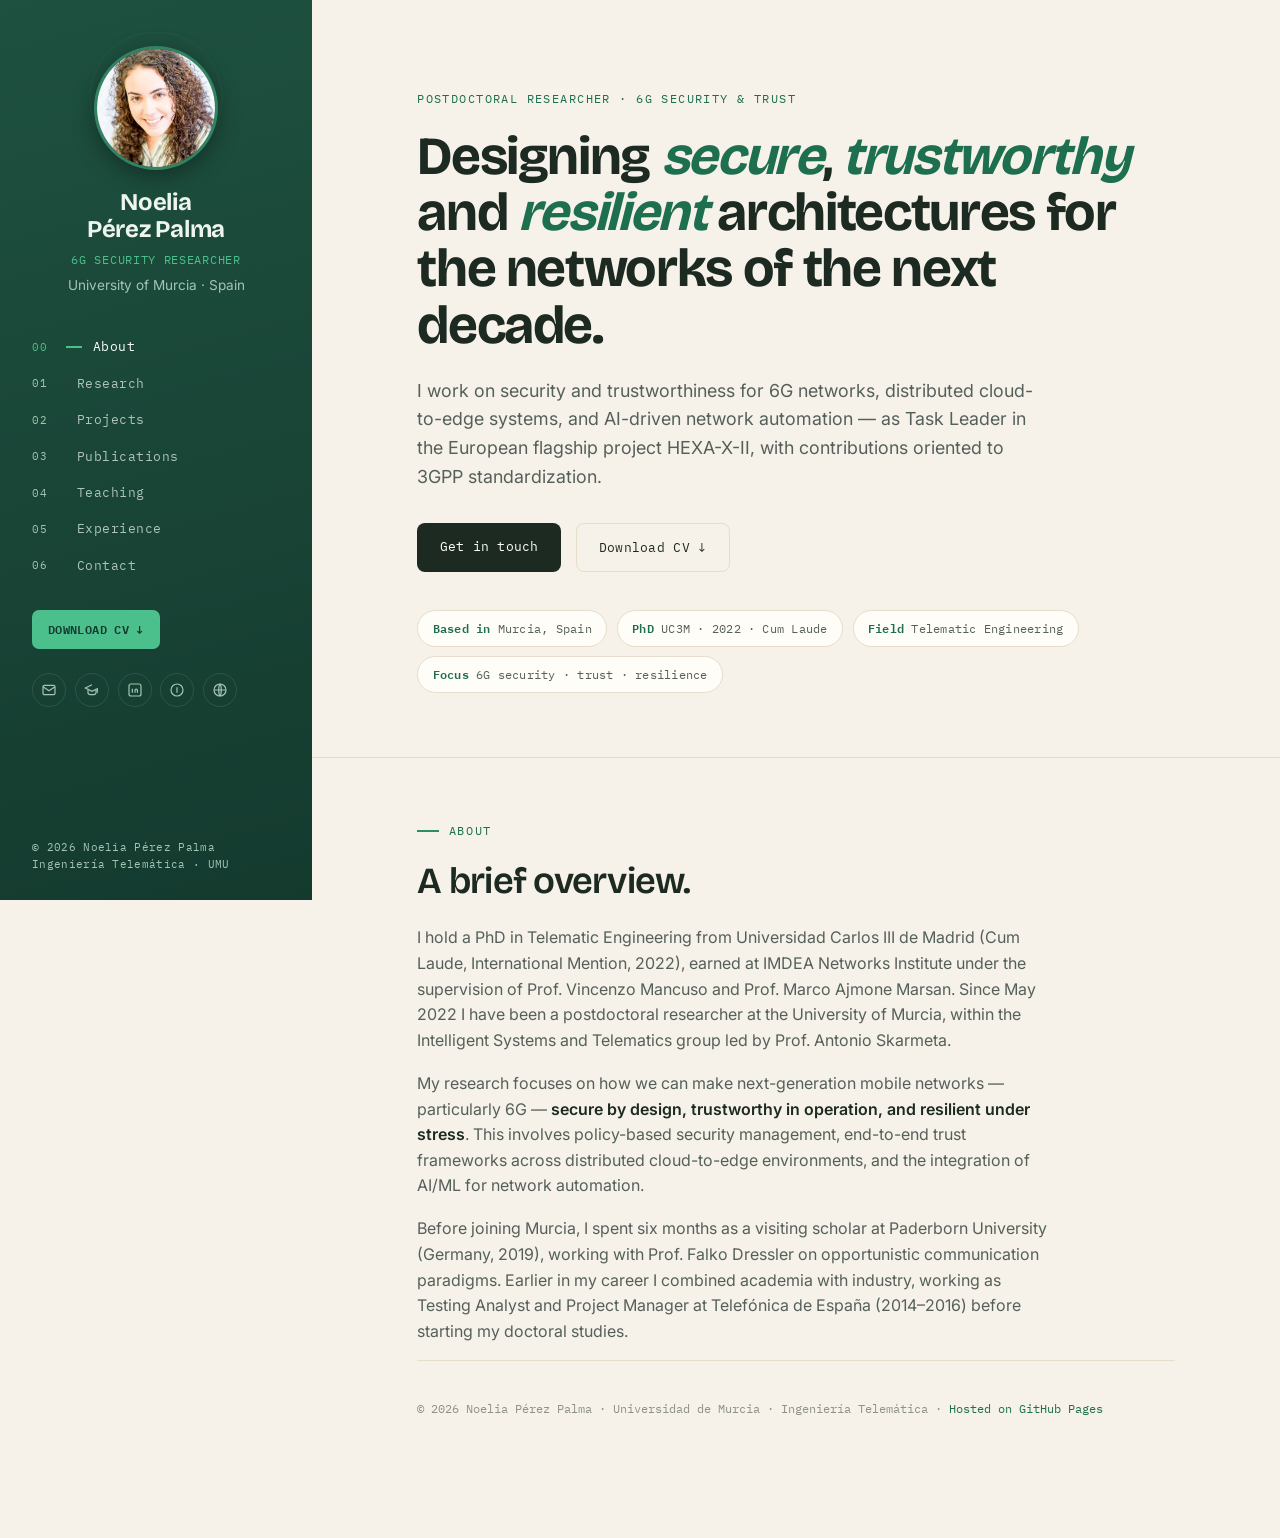
==== commit 0068a165: "Add files via upload" ====
--- a/index.html
+++ b/index.html
@@ -14,12 +14,12 @@
    Fonts: Bricolage Grotesque (display) · Inter (body) · IBM Plex Mono (data)
    ============================================================ */
 :root{
-  --sidebar-1:#143a2e; --sidebar-2:#0c241c;
-  --bg:#f3f6f4; --card:#ffffff;
-  --ink:#13252d; --ink-soft:#54666e; --ink-mute:#8b9aa0;
-  --line:#e3e8ea; --line-2:#eef1f2;
-  --accent:#1f8a63; --accent-deep:#146b4c; --accent-bright:#3fca8f;
-  --sb-text:#eaf4ee; --sb-mute:#8fb8a2; --sb-line:rgba(255,255,255,.10);
+  --sidebar-1:#1e5140; --sidebar-2:#143a2e;
+  --bg:#f6f2e9; --card:#fffdf7;
+  --ink:#1c2a22; --ink-soft:#55605a; --ink-mute:#8f9188;
+  --line:#e6ddcb; --line-2:#efe9db;
+  --accent:#2a8f66; --accent-deep:#1d6f4f; --accent-bright:#4bbf8c;
+  --sb-text:#eef4ee; --sb-mute:#a4c4b4; --sb-line:rgba(255,255,255,.10);
   --serif:'Bricolage Grotesque',system-ui,sans-serif;
   --sans:'Inter',system-ui,sans-serif;
   --mono:'IBM Plex Mono',ui-monospace,monospace;
@@ -50,8 +50,8 @@
   @keyframes pulse{0%{opacity:0;transform:scale(.6)}30%{opacity:.5}100%{opacity:0;transform:scale(1.15)}}
   .signal{transform-box:fill-box}
 }
-.photo{position:relative;width:124px;height:124px;border-radius:50%;object-fit:cover;margin:0 auto;display:block;border:3px solid rgba(63,202,143,.55);box-shadow:0 6px 22px rgba(0,0,0,.35);background:#0c241c}
-.photo-fallback{width:124px;height:124px;border-radius:50%;margin:0 auto;display:none;align-items:center;justify-content:center;font-family:var(--serif);font-size:2.4rem;color:var(--accent-bright);border:3px solid rgba(63,202,143,.55);background:#0c241c}
+.photo{position:relative;width:124px;height:124px;border-radius:50%;object-fit:cover;margin:0 auto;display:block;border:3px solid rgba(75,191,140,.55);box-shadow:0 6px 22px rgba(0,0,0,.35);background:#143a2e}
+.photo-fallback{width:124px;height:124px;border-radius:50%;margin:0 auto;display:none;align-items:center;justify-content:center;font-family:var(--serif);font-size:2.4rem;color:var(--accent-bright);border:3px solid rgba(75,191,140,.55);background:#143a2e}
 .sb-name{font-family:var(--serif);font-weight:700;font-size:1.5rem;line-height:1.12;letter-spacing:-.01em;margin-top:1.15rem}
 .sb-name a{text-decoration:none;color:inherit}
 .sb-role{font-family:var(--mono);font-size:.72rem;letter-spacing:.06em;text-transform:uppercase;color:var(--accent-bright);margin-top:.55rem}
@@ -63,11 +63,11 @@
 .sb-nav a:hover,.sb-nav a.active{color:#fff}
 .sb-nav a:hover .bar,.sb-nav a.active .bar{width:16px}
 .sb-nav a.active .num{color:var(--accent-bright)}
-.sb-cv{display:inline-flex;align-items:center;gap:.5rem;margin-top:1.6rem;font-family:var(--mono);font-size:.76rem;letter-spacing:.03em;text-transform:uppercase;color:#0c241c;background:var(--accent-bright);text-decoration:none;padding:.62rem 1rem;border-radius:7px;font-weight:600;transition:transform .15s ease,box-shadow .15s ease;align-self:flex-start}
-.sb-cv:hover{transform:translateY(-1px);box-shadow:0 6px 16px rgba(63,202,143,.3)}
+.sb-cv{display:inline-flex;align-items:center;gap:.5rem;margin-top:1.6rem;font-family:var(--mono);font-size:.76rem;letter-spacing:.03em;text-transform:uppercase;color:#143a2e;background:var(--accent-bright);text-decoration:none;padding:.62rem 1rem;border-radius:7px;font-weight:600;transition:transform .15s ease,box-shadow .15s ease;align-self:flex-start}
+.sb-cv:hover{transform:translateY(-1px);box-shadow:0 6px 16px rgba(75,191,140,.3)}
 .sb-social{display:flex;gap:.55rem;margin-top:1.5rem;flex-wrap:wrap}
 .sb-social a{width:34px;height:34px;border-radius:50%;border:1px solid var(--sb-line);display:flex;align-items:center;justify-content:center;color:var(--sb-mute);text-decoration:none;transition:all .18s ease}
-.sb-social a:hover{color:#0c241c;background:var(--accent-bright);border-color:var(--accent-bright);transform:translateY(-2px)}
+.sb-social a:hover{color:#143a2e;background:var(--accent-bright);border-color:var(--accent-bright);transform:translateY(-2px)}
 .sb-social svg{width:16px;height:16px;display:block}
 .sb-foot{margin-top:auto;padding-top:1.6rem;font-family:var(--mono);font-size:.66rem;color:var(--sb-mute);letter-spacing:.03em;line-height:1.7}
 
@@ -111,7 +111,7 @@
 .grid{display:grid;grid-template-columns:1fr 1fr;gap:1rem}
 .rcard{background:var(--card);border:1px solid var(--line);border-radius:12px;padding:1.5rem;transition:transform .16s ease,box-shadow .16s ease,border-color .16s ease}
 .rcard:hover{transform:translateY(-3px);box-shadow:0 10px 28px rgba(19,37,45,.08);border-color:#d4dcde}
-.rcard .tick{width:26px;height:26px;border-radius:7px;background:rgba(31,138,99,.12);color:var(--accent-deep);display:flex;align-items:center;justify-content:center;margin-bottom:.9rem}
+.rcard .tick{width:26px;height:26px;border-radius:7px;background:rgba(42,143,102,.12);color:var(--accent-deep);display:flex;align-items:center;justify-content:center;margin-bottom:.9rem}
 .rcard .tick svg{width:15px;height:15px}
 .rcard h3{font-family:var(--serif);font-weight:600;font-size:1.12rem;letter-spacing:-.01em;line-height:1.2}
 .rcard p{font-size:.92rem;color:var(--ink-soft);margin-top:.55rem}
@@ -130,7 +130,7 @@
 .proj .desc{font-size:.92rem;color:var(--ink-soft);margin-top:.5rem;max-width:62ch}
 .proj-extra{display:flex;align-items:center;gap:1rem;margin-top:1rem;flex-wrap:wrap}
 .logo-btn{display:flex;align-items:center;justify-content:flex-start;width:100%;max-width:150px;height:46px;padding:6px 10px;border-radius:8px;background:var(--accent-deep);border:1px solid var(--accent-deep);text-decoration:none;transition:transform .15s ease,box-shadow .15s ease;overflow:hidden}
-.logo-btn:hover{transform:translateY(-1px);box-shadow:0 4px 14px rgba(20,107,76,.3)}
+.logo-btn:hover{transform:translateY(-1px);box-shadow:0 4px 14px rgba(29,111,79,.3)}
 .logo-btn img{max-width:100%;max-height:100%;object-fit:contain}
 .logo-btn img.inv{filter:brightness(0) invert(1)}
 .cordis{font-family:var(--mono);font-size:.7rem;letter-spacing:.04em;text-transform:uppercase}
@@ -227,6 +227,15 @@
 
 
 
+
+
+
+/* institution logos in experience timeline */
+.tli{padding-right:66px}
+.tli-logo{position:absolute;right:0;top:2px;width:52px;height:52px;border:1px solid var(--line);border-radius:11px;background:#fff;display:flex;align-items:center;justify-content:center;padding:7px;box-shadow:0 1px 3px rgba(0,0,0,.05)}
+.tli-logo img{max-width:100%;max-height:100%;object-fit:contain}
+.tli-logo span{display:none;font-family:var(--serif);font-weight:700;color:var(--accent-deep);font-size:.9rem;align-items:center;justify-content:center;width:100%;height:100%}
+@media (max-width:620px){.tli{padding-right:56px}.tli-logo{width:44px;height:44px}}
 
 </style>
 </head>
